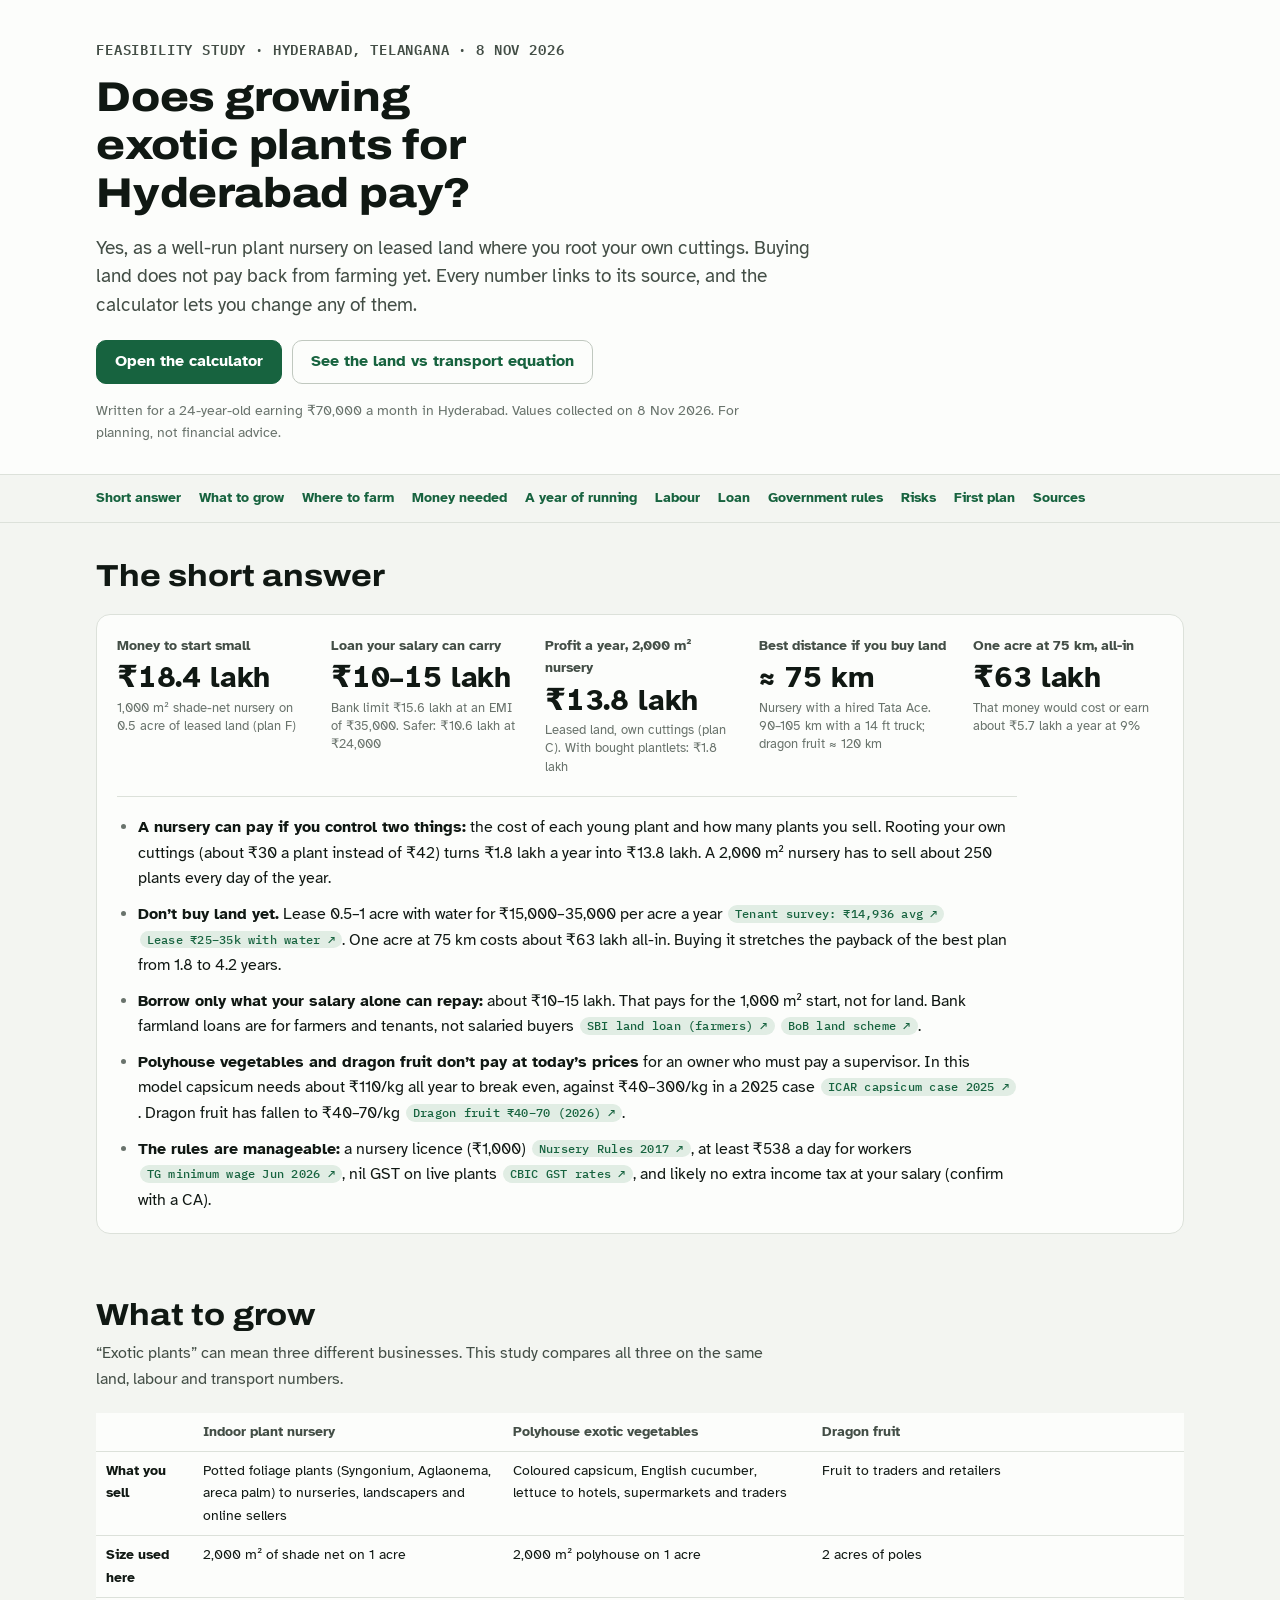
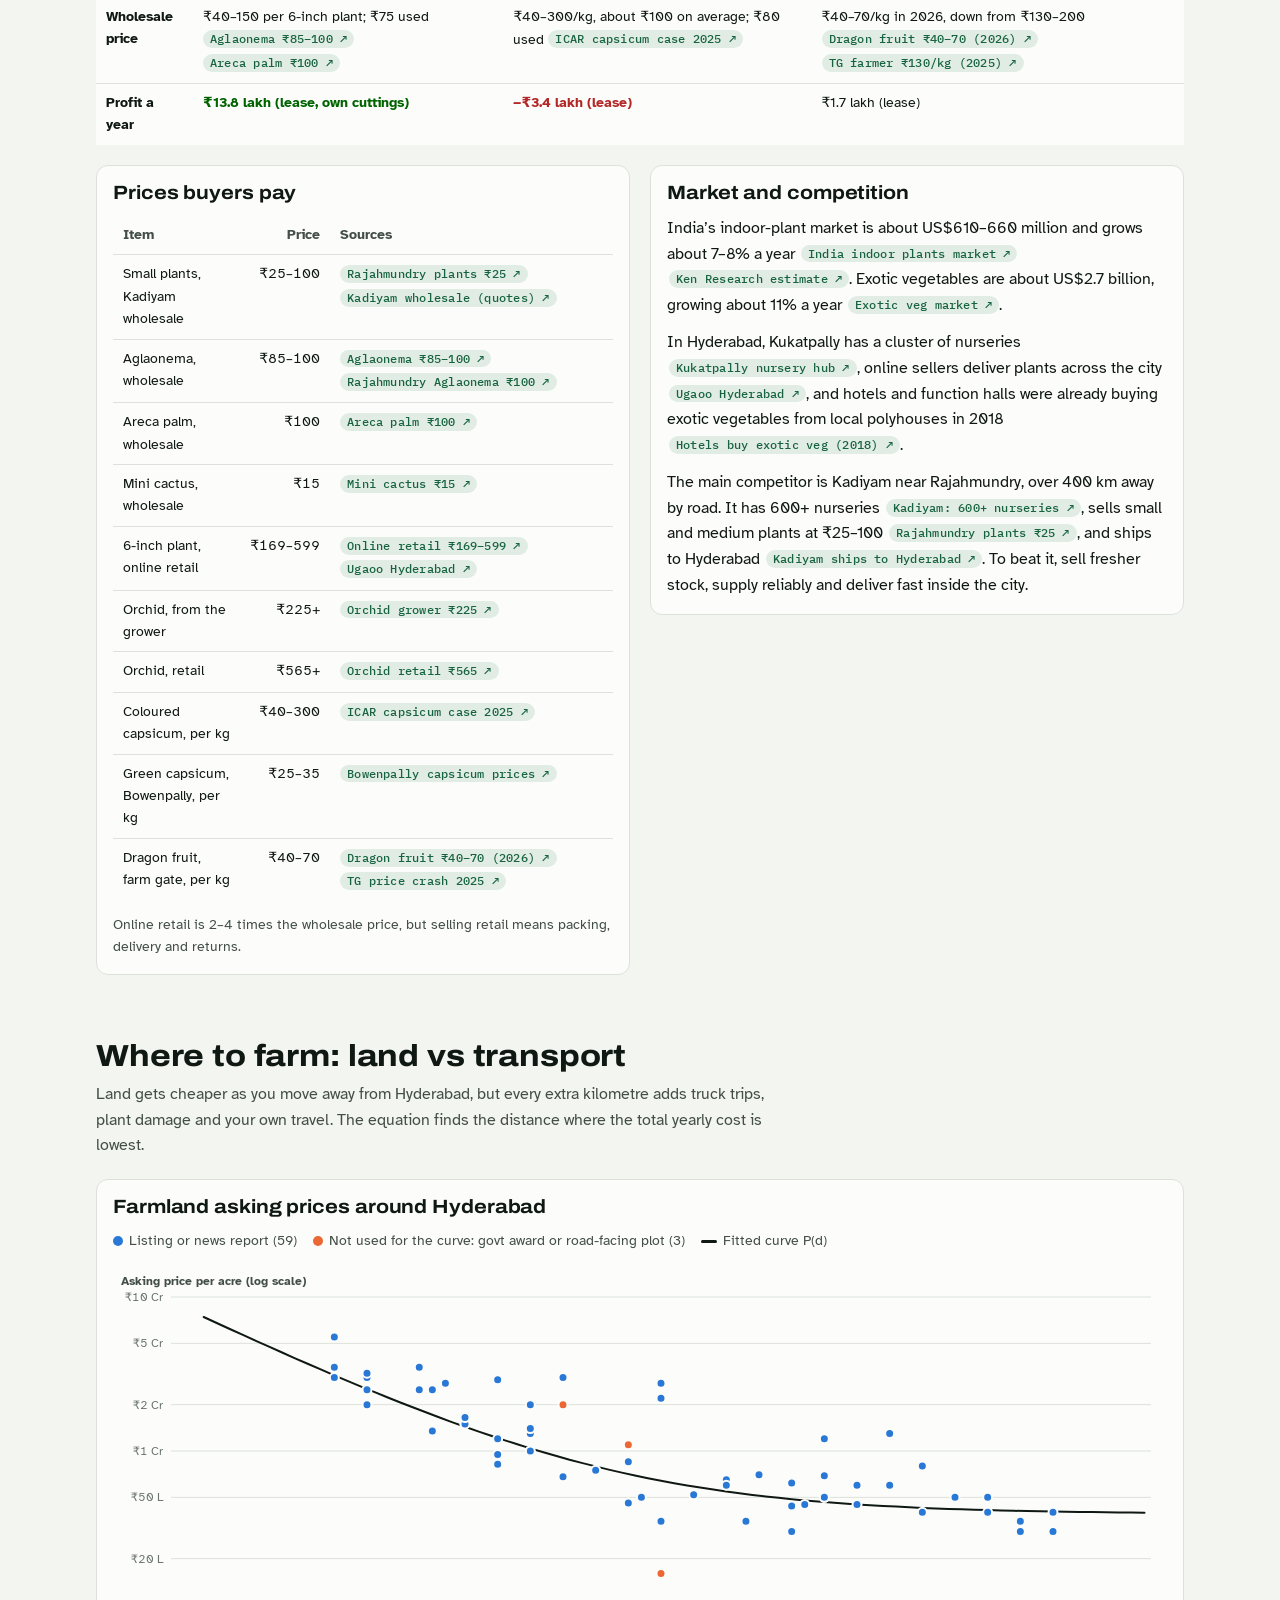
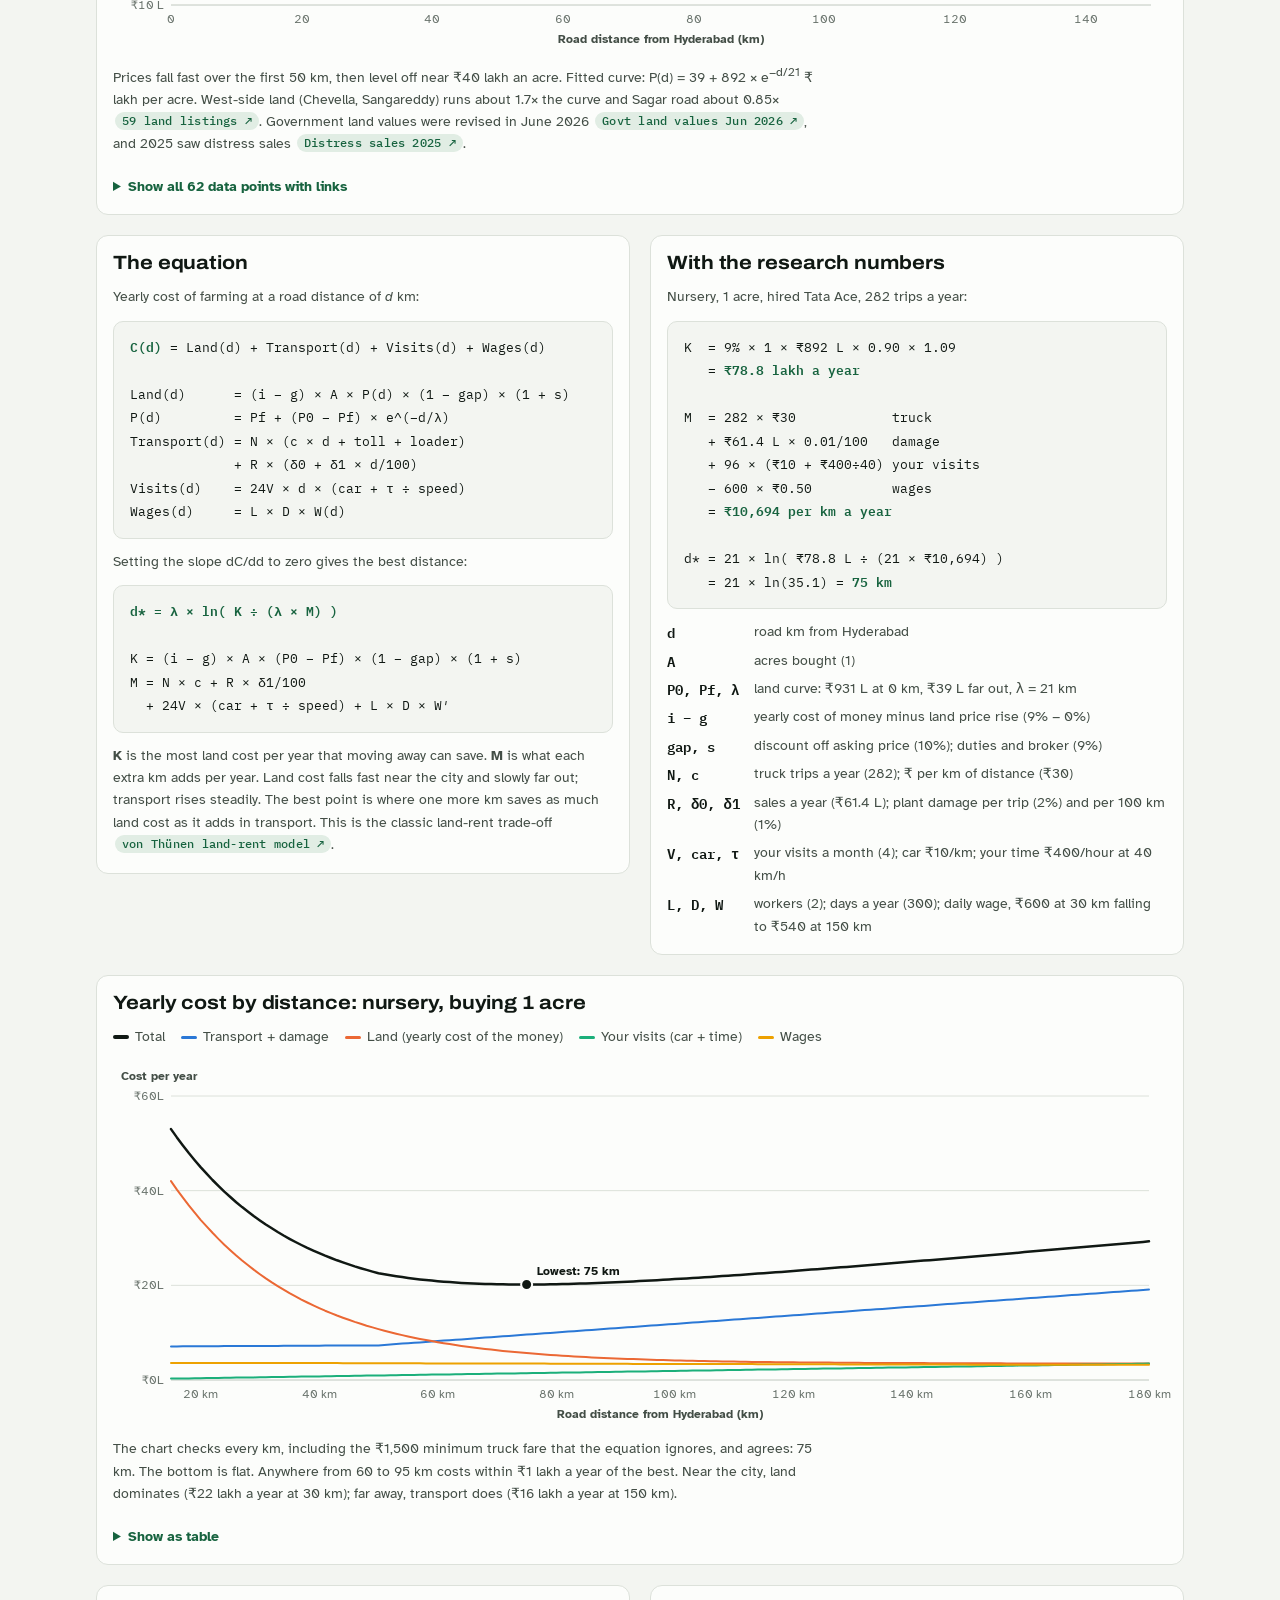
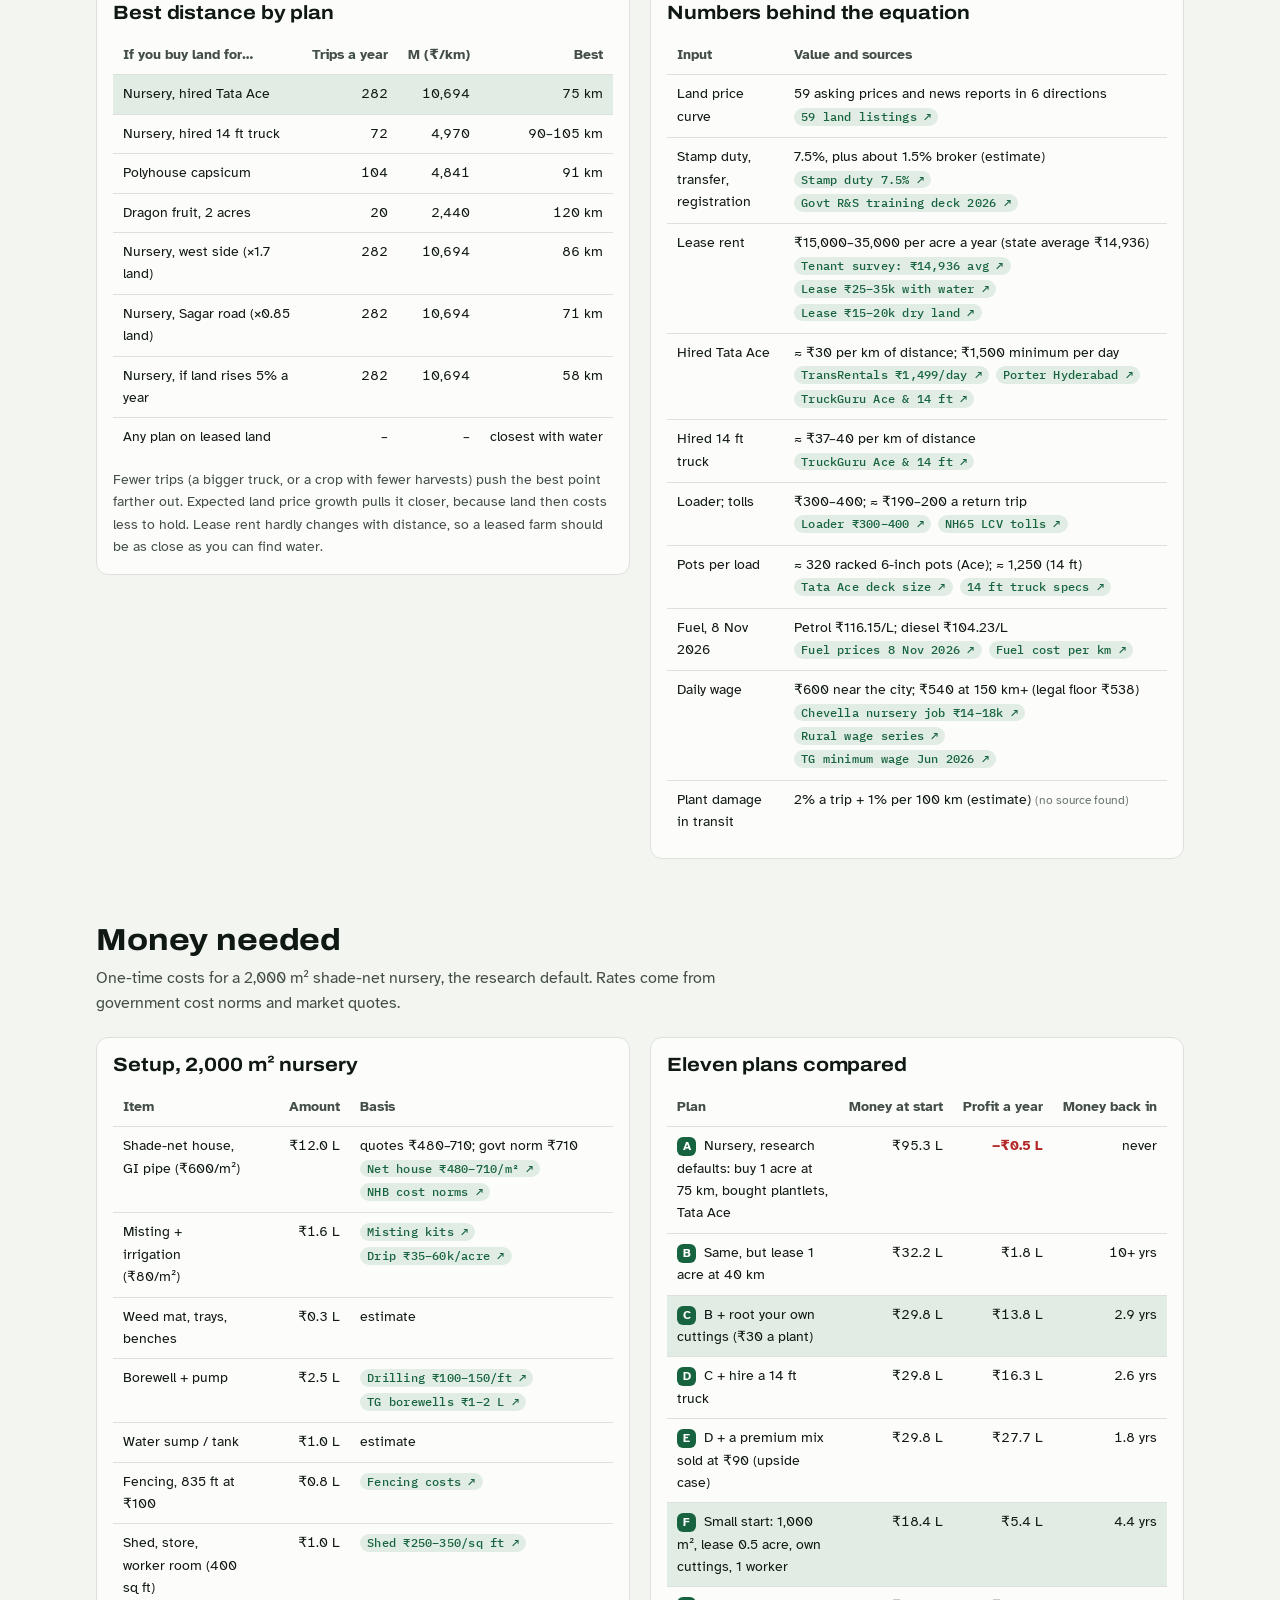
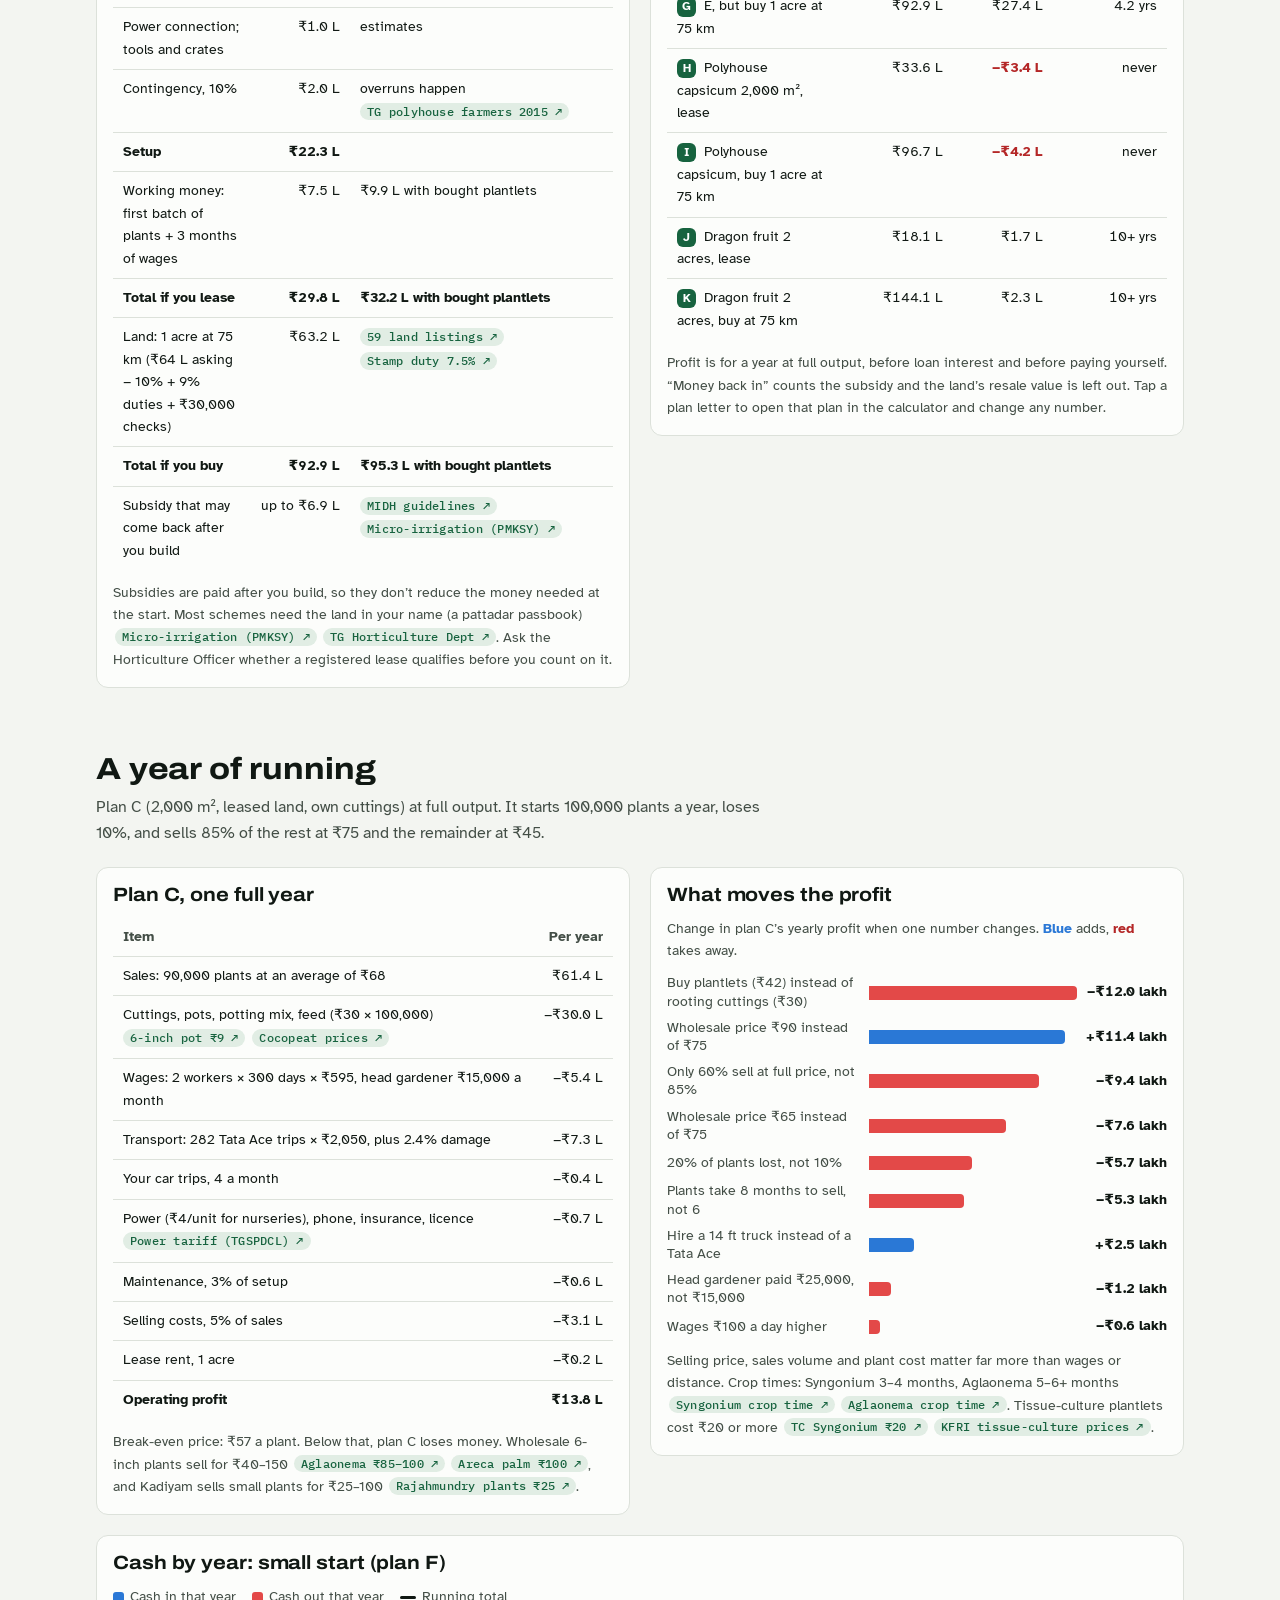
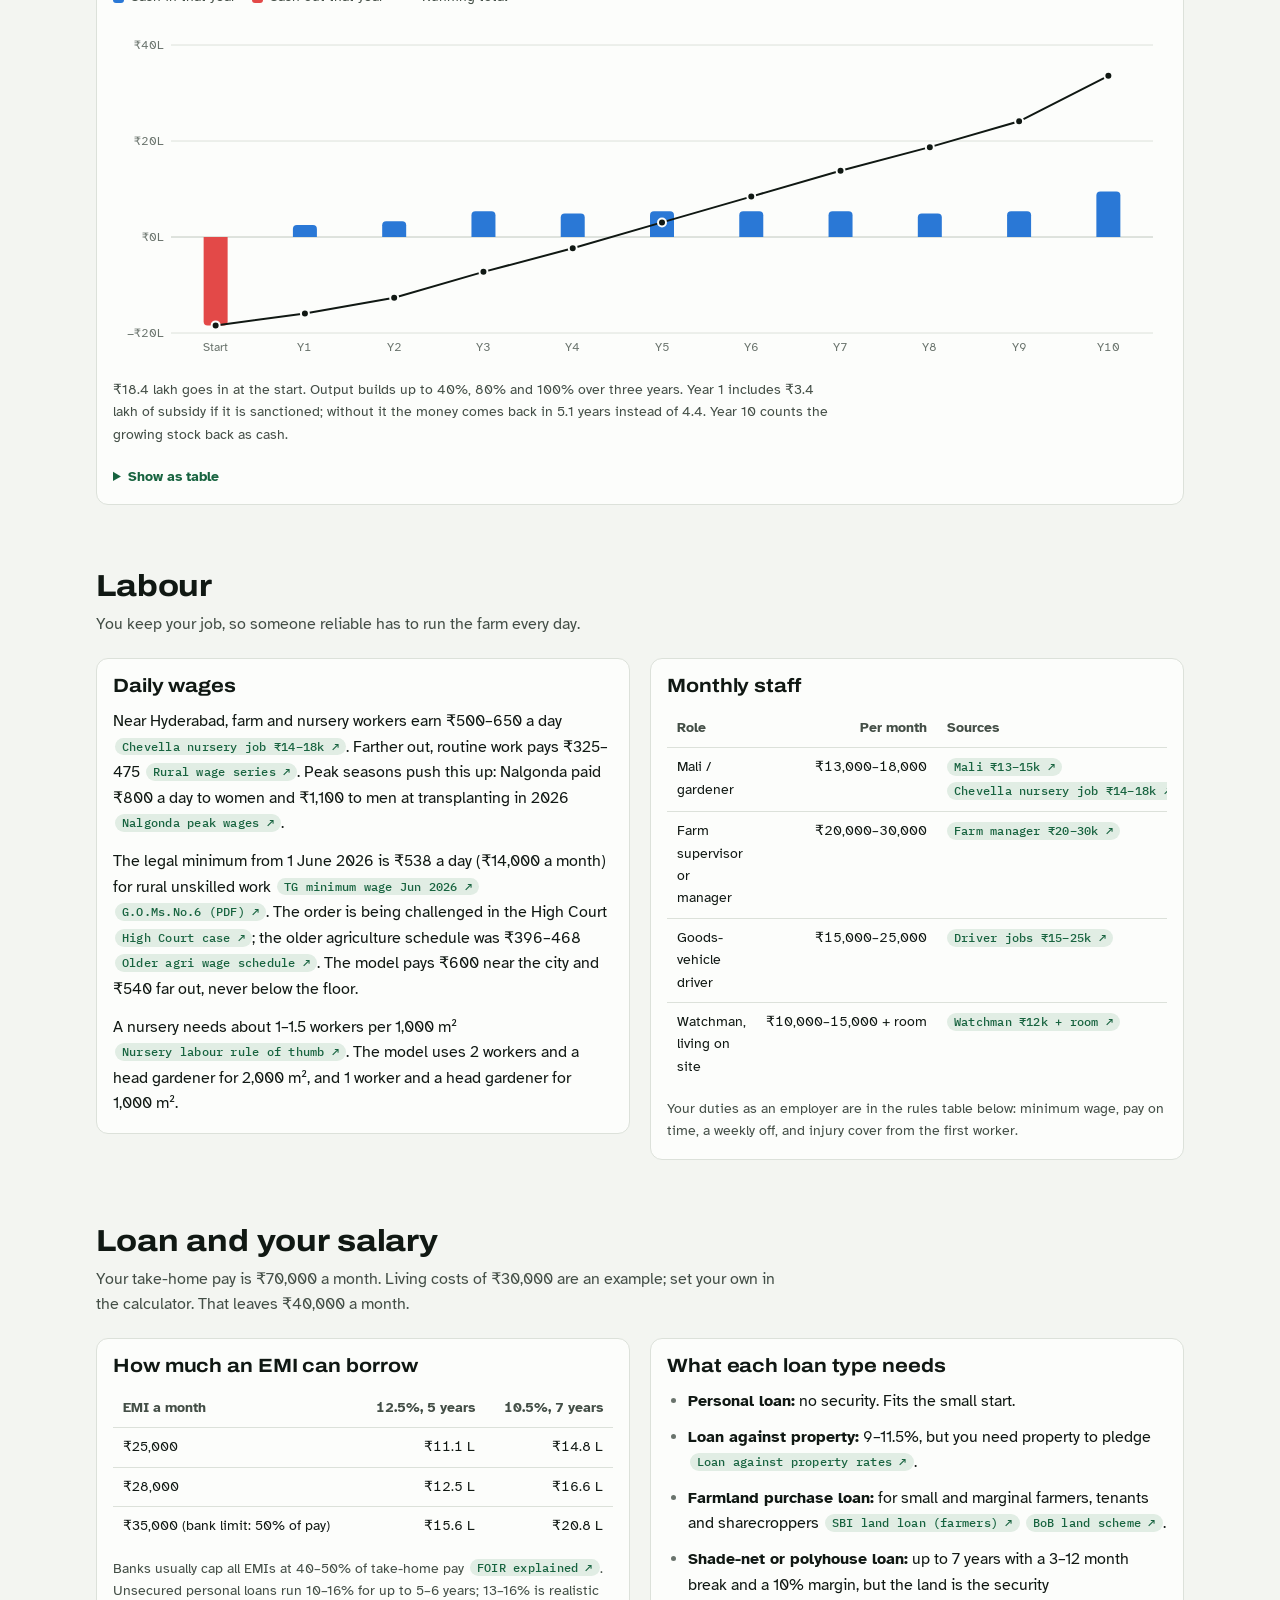
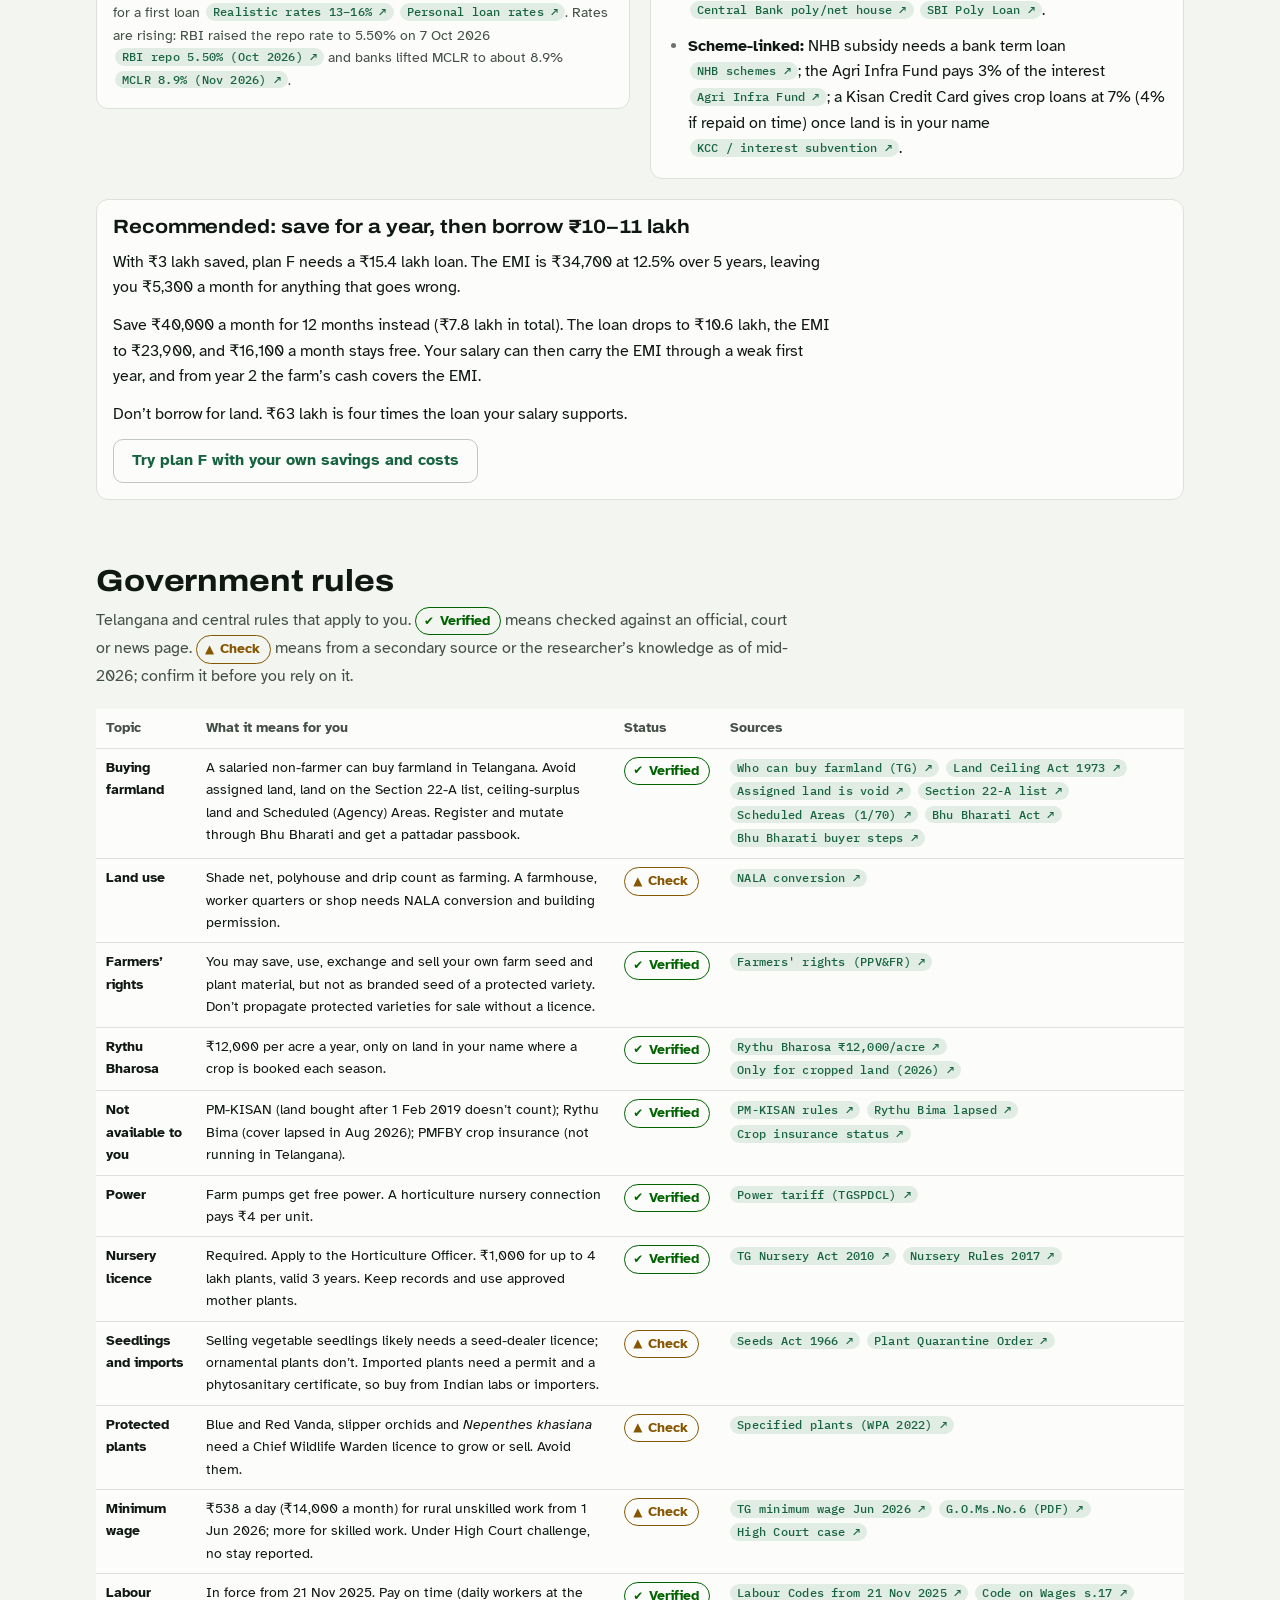
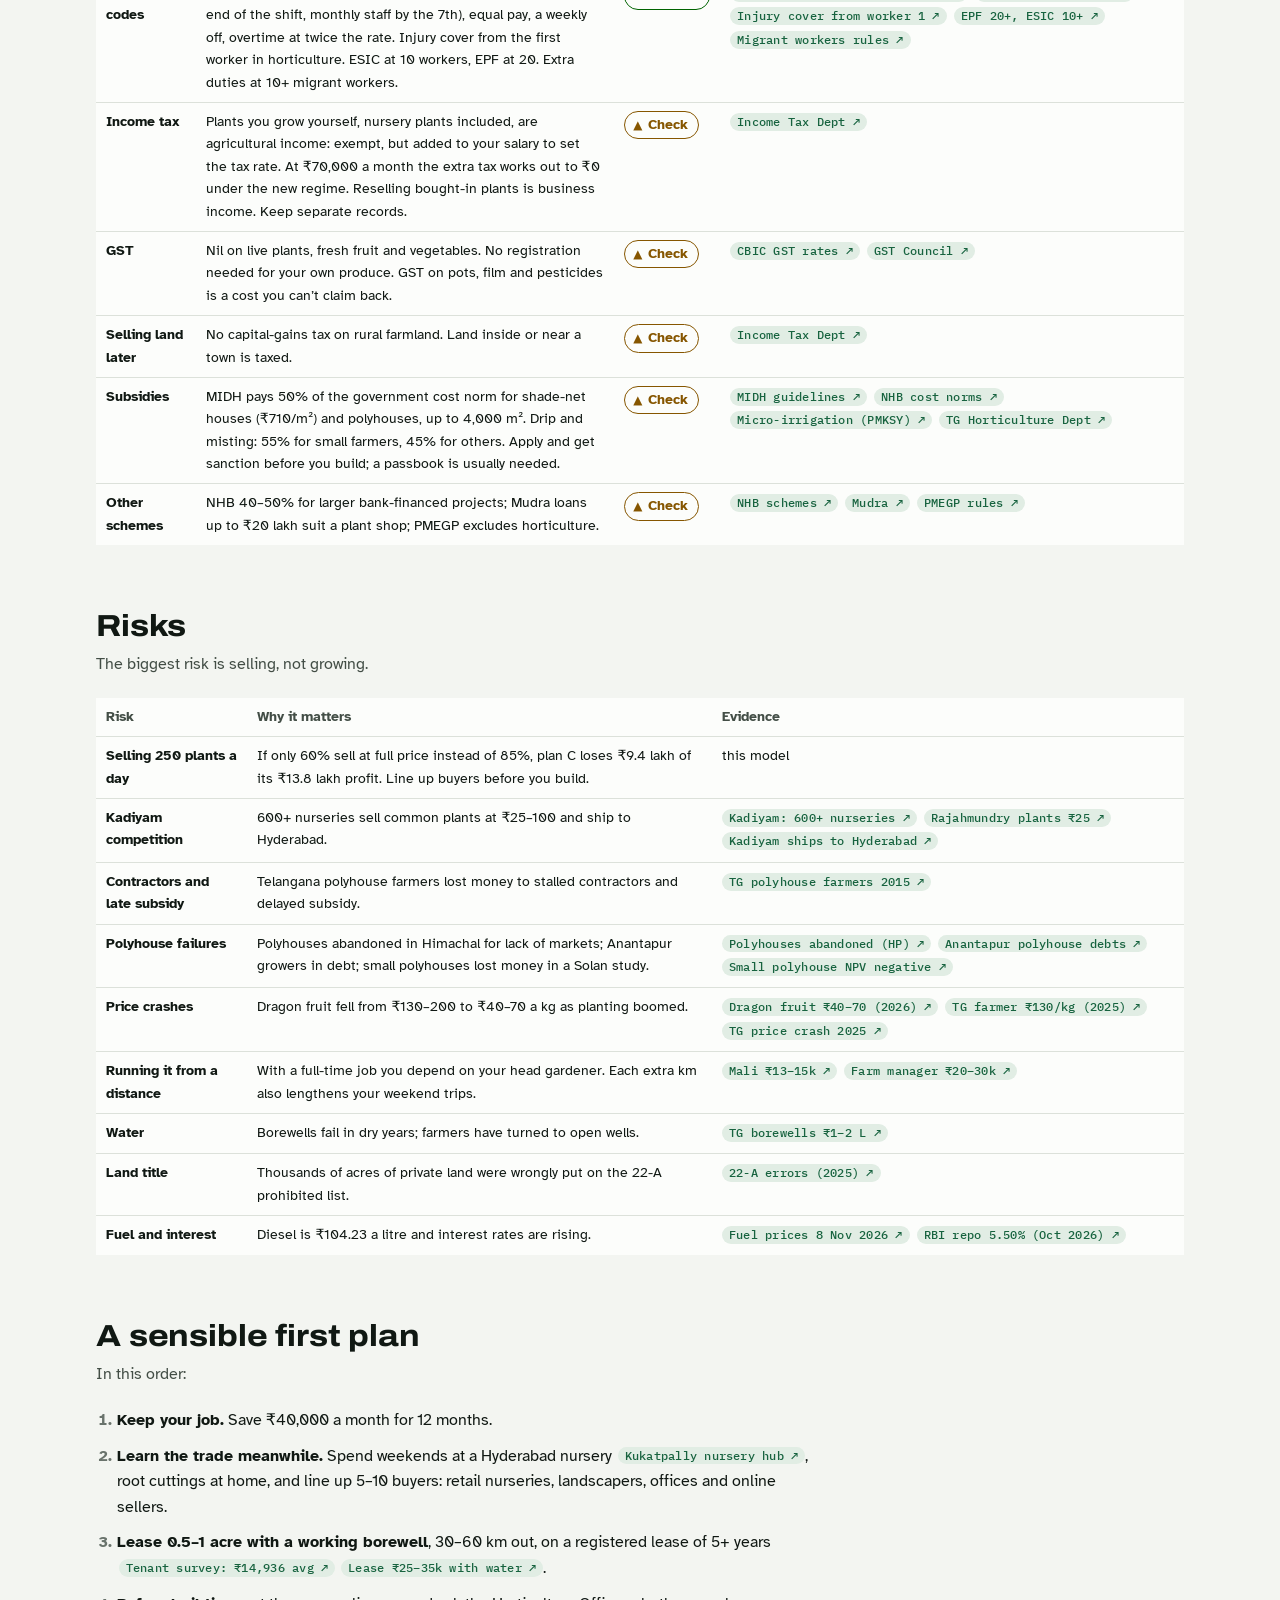
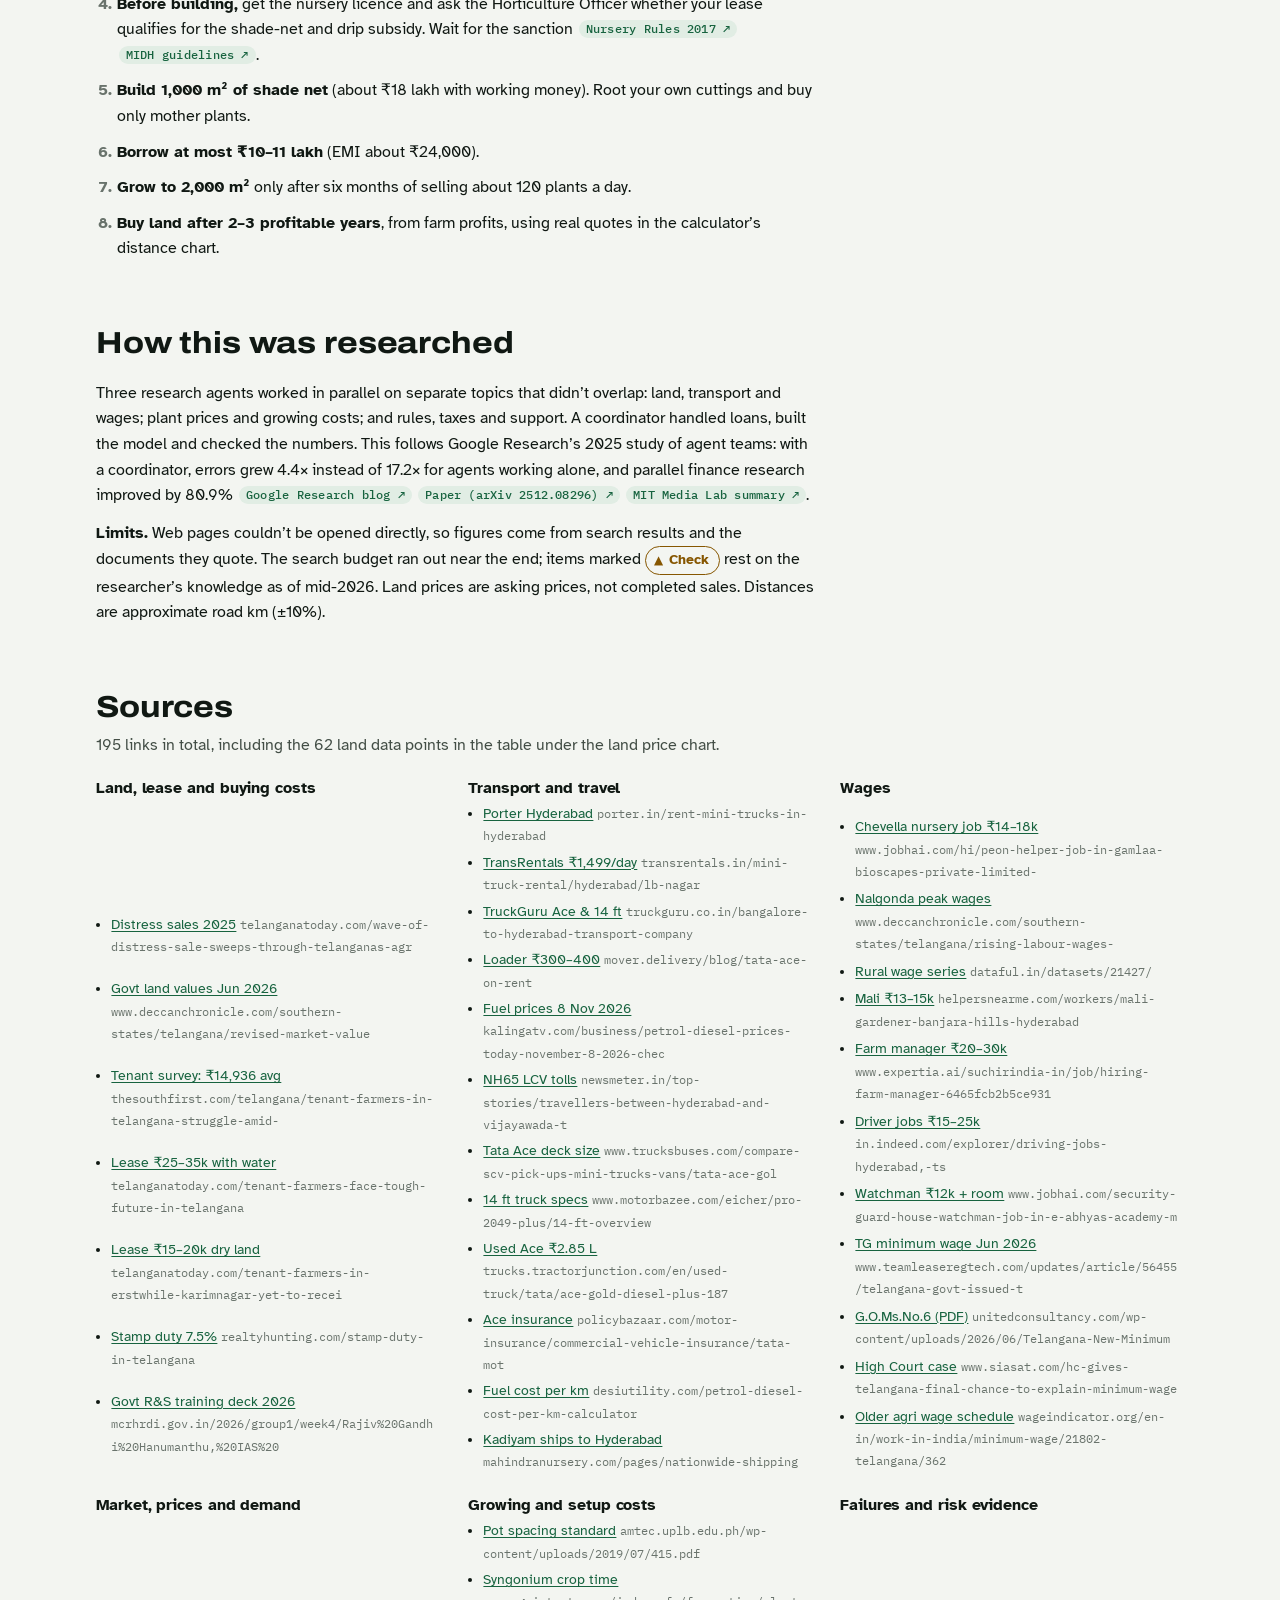
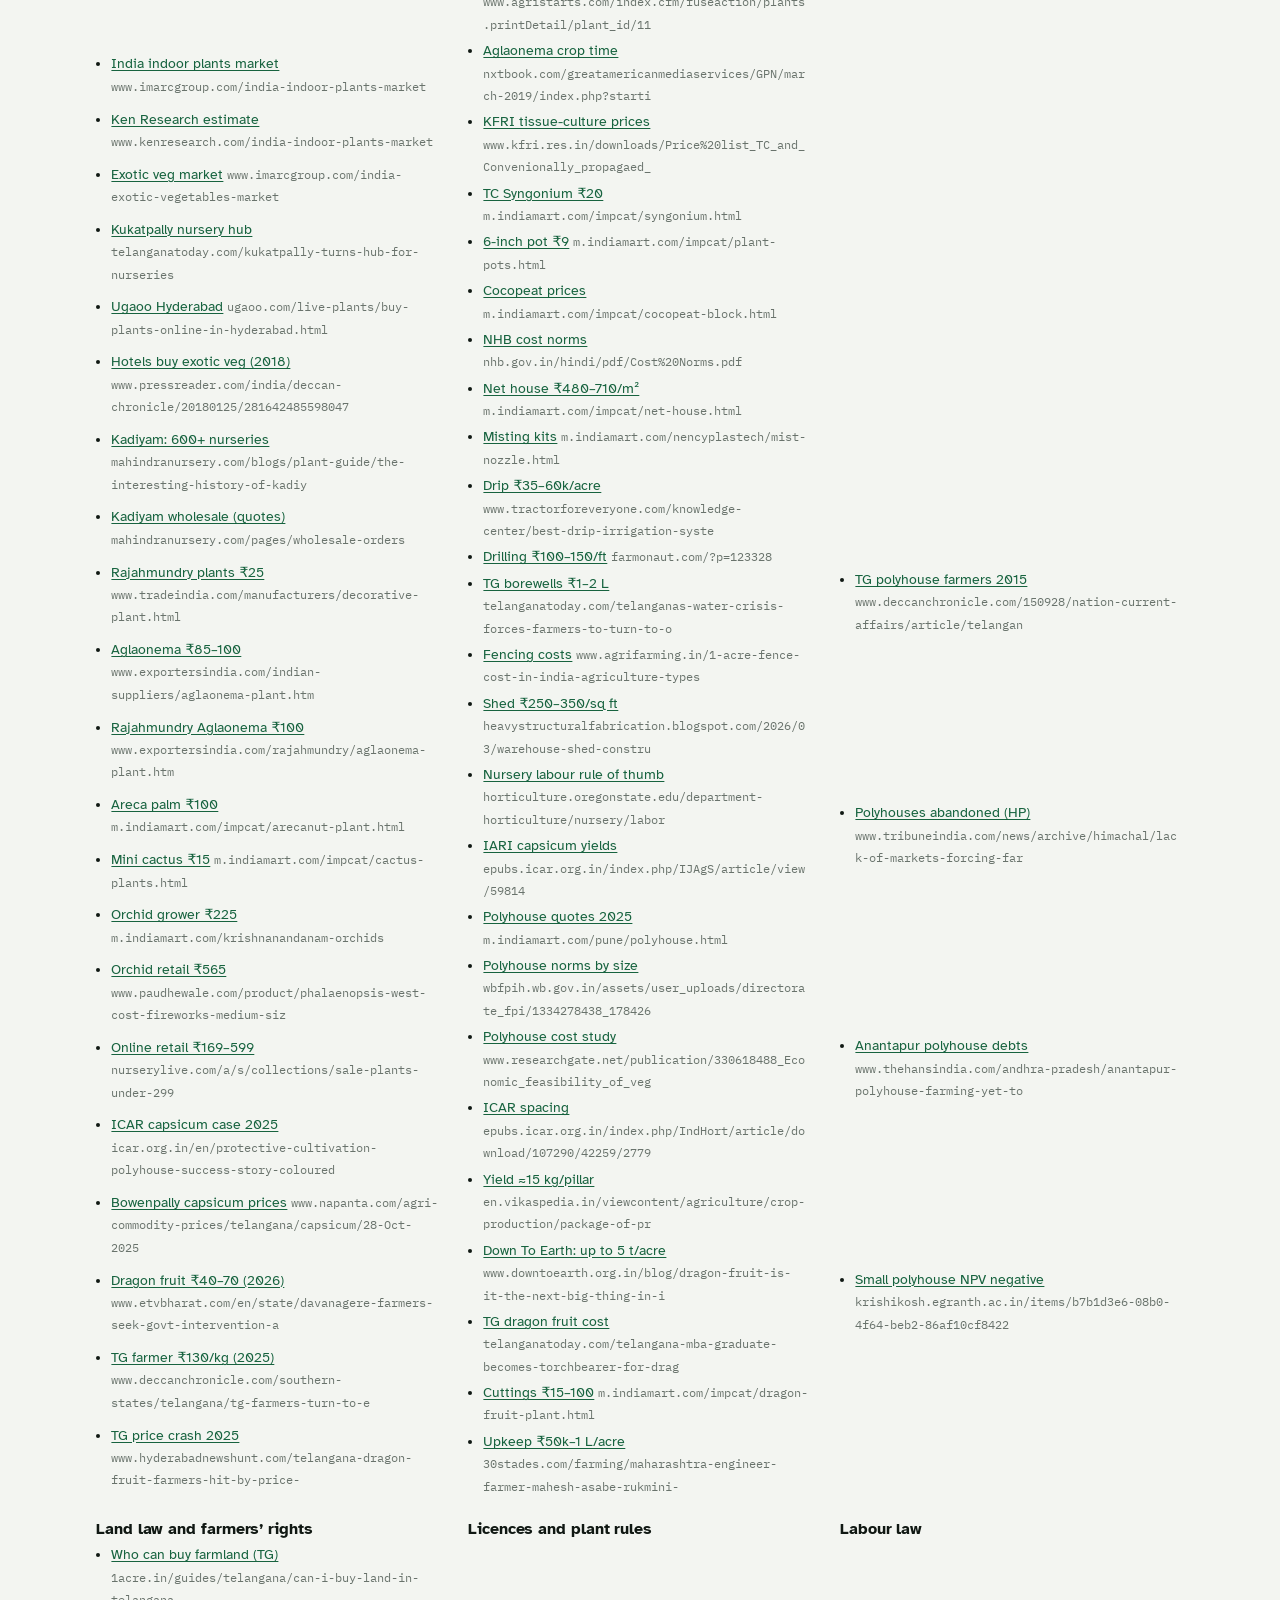
==== exotic-plants-hyderabad/index.html @ 789ac714 "Add exotic-plant farm feasibility report and calculator for Hyderabad Report (index.html) and intera" ====
<!doctype html>
<html lang="en">
<head>
<meta charset="utf-8">
<meta name="viewport" content="width=device-width, initial-scale=1, viewport-fit=cover">
<title>Exotic Plants Near Hyderabad</title>
<meta name="claude:viewport-fit-sides" content="cover">
<link rel="preconnect" href="https://fonts.googleapis.com">
<link rel="preconnect" href="https://fonts.gstatic.com" crossorigin>
<link rel="stylesheet" href="https://fonts.googleapis.com/css2?family=Archivo:wdth,wght@100..125,600..800&family=Atkinson+Hyperlegible:ital,wght@0,400;0,700;1,400&family=IBM+Plex+Mono:wght@400;500;600&display=swap">
<style>
/* Layout: one reading column (~68ch) with wider figure rows; tool sections use an inputs | results grid that stacks below 880px. */
:root {
  --bg: #f3f5f1;          /* page plane, a grey biased toward leaf green */
  --surface: #fcfdfb;     /* cards and chart surface */
  --ink: #101813;
  --ink-2: #434e46;
  --muted: #69736c;
  --line: #dce1da;        /* hairlines, gridlines */
  --axis: #c0c8bf;
  --accent: #17633f;      /* shade-net green: links, buttons, focus */
  --accent-ink: #ffffff;
  --accent-soft: #e1ede4;
  --s1: #2a78d6; --s2: #eb6834; --s3: #1baf7a; --s4: #eda100;   /* validated chart slots, fixed order */
  --pos: #2a78d6; --neg: #e34948;                                 /* diverging poles for money in / out */
  --good: #0ca30c; --good-text: #006300;
  --warn: #fab219; --warn-text: #865600;
  --crit: #d03b3b; --crit-text: #b42727;
  --font-display: "Archivo", "Arial Narrow", "Helvetica Neue", system-ui, sans-serif;
  --font-body: "Atkinson Hyperlegible", system-ui, -apple-system, "Segoe UI", Roboto, sans-serif;
  --font-mono: "IBM Plex Mono", ui-monospace, "SFMono-Regular", Menlo, Consolas, monospace;
  --step--1: 0.875rem; --step-0: 1rem; --step-1: 1.2rem; --step-2: 1.45rem; --step-3: 1.9rem; --step-4: 2.6rem;
  --radius: 10px;
}
@media (prefers-color-scheme: dark) {
  :root:not([data-theme="light"]) {
    --bg: #0e1310; --surface: #161c18; --ink: #edf1ec; --ink-2: #bcc5be; --muted: #8f9891;
    --line: #29312b; --axis: #3b443d; --accent: #5cc08b; --accent-ink: #08130d; --accent-soft: #1a2a20;
    --s1: #3987e5; --s2: #d95926; --s3: #199e70; --s4: #c98500; --pos: #3987e5; --neg: #e66767;
    --good-text: #2fc42f; --warn-text: #fab219; --crit-text: #f07a7a;
    color-scheme: dark;
  }
}
:root[data-theme="dark"] {
  --bg: #0e1310; --surface: #161c18; --ink: #edf1ec; --ink-2: #bcc5be; --muted: #8f9891;
  --line: #29312b; --axis: #3b443d; --accent: #5cc08b; --accent-ink: #08130d; --accent-soft: #1a2a20;
  --s1: #3987e5; --s2: #d95926; --s3: #199e70; --s4: #c98500; --pos: #3987e5; --neg: #e66767;
  --good-text: #2fc42f; --warn-text: #fab219; --crit-text: #f07a7a;
  color-scheme: dark;
}

* { box-sizing: border-box; }
html { -webkit-text-size-adjust: 100%; }
body { margin: 0; background: var(--bg); color: var(--ink); font: 400 var(--step-0)/1.6 var(--font-body); }
.wrap { max-width: 1120px; margin-inline: auto; padding-left: max(16px, env(safe-area-inset-left, 0px)); padding-right: max(16px, env(safe-area-inset-right, 0px)); }
h1, h2, h3 { font-family: var(--font-display); font-stretch: 112%; line-height: 1.15; text-wrap: balance; margin: 0; letter-spacing: -0.005em; }
h1 { font-size: var(--step-4); font-weight: 800; }
h2 { font-size: var(--step-3); font-weight: 750; }
h3 { font-size: var(--step-1); font-weight: 700; }
p { margin: 0; }
a { color: var(--accent); text-decoration-thickness: 1px; text-underline-offset: 2px; }
a:hover { text-decoration-thickness: 2px; }
:is(a, button, input, select, summary, [tabindex]):focus-visible { outline: 2px solid var(--accent); outline-offset: 2px; border-radius: 4px; }
.eyebrow { font: 600 var(--step--1)/1.3 var(--font-mono); letter-spacing: 0.06em; text-transform: uppercase; color: var(--ink-2); }
.muted { color: var(--muted); }
.num { font-variant-numeric: tabular-nums; }
code, .mono { font-family: var(--font-mono); font-size: 0.92em; }

/* Source links: small, always beside the claim they back */
a.src { display: inline-block; font: 500 0.72rem/1.2 var(--font-mono); letter-spacing: 0.02em; color: var(--accent); background: var(--accent-soft); border-radius: 999px; padding: 2px 7px 2px 7px; margin-left: 2px; text-decoration: none; white-space: nowrap; vertical-align: 1px; }
a.src::after { content: " \2197"; }
a.src:hover { text-decoration: underline; }

/* Tables */
.scroll-x { overflow-x: auto; -webkit-overflow-scrolling: touch; max-width: 100%; }
table.tbl { width: 100%; border-collapse: collapse; font-size: var(--step--1); background: var(--surface); }
.tbl th, .tbl td { text-align: left; padding: 8px 10px; border-bottom: 1px solid var(--line); vertical-align: top; }
.tbl th { font-weight: 700; color: var(--ink-2); background: var(--surface); position: sticky; top: 0; }
.tbl td.r, .tbl th.r { text-align: right; font-variant-numeric: tabular-nums; white-space: nowrap; }
.tbl tbody tr:last-child td { border-bottom: 0; }
.tbl tr.total td { font-weight: 700; border-top: 1px solid var(--axis); }

/* Status chips: color + icon + word, never color alone */
.chip { display: inline-flex; align-items: center; gap: 6px; font-weight: 700; font-size: var(--step--1); padding: 2px 10px 2px 8px; border-radius: 999px; border: 1px solid currentColor; white-space: nowrap; }
.chip::before { font-size: 0.85em; }
.chip.good { color: var(--good-text); } .chip.good::before { content: "\2714"; }
.chip.warn { color: var(--warn-text); } .chip.warn::before { content: "\25B2"; }
.chip.crit { color: var(--crit-text); } .chip.crit::before { content: "\2716"; }

/* Charts */
.chart { width: 100%; min-width: 0; position: relative; }
.chart svg { display: block; max-width: 100%; height: auto; overflow: visible; }
.chart text { font-family: var(--font-body); }
.chart .tick { fill: var(--muted); font-size: 11.5px; font-variant-numeric: tabular-nums; }
.chart .ttl { fill: var(--ink-2); font-size: 12px; font-weight: 700; }
.chart .lbl { fill: var(--ink); font-size: 12px; font-weight: 700; }
.chart .lbl2 { fill: var(--ink-2); font-size: 11.5px; }
.chart .grid { stroke: var(--line); stroke-width: 1; }
.chart .axis { stroke: var(--axis); stroke-width: 1; }
.chart .cross { stroke: var(--ink-2); stroke-width: 1; }
.chart .ring { stroke: var(--surface); stroke-width: 2; }
.legend { display: flex; flex-wrap: wrap; gap: 6px 16px; font-size: var(--step--1); color: var(--ink-2); margin-bottom: 6px; }
.legend span { display: inline-flex; align-items: center; gap: 6px; }
.legend i { display: inline-block; width: 16px; height: 3px; border-radius: 2px; }
.legend i.rect { width: 11px; height: 11px; border-radius: 3px; }
.legend i.dot { width: 10px; height: 10px; border-radius: 50%; }
details.tableview { margin-top: 8px; font-size: var(--step--1); }
details.tableview summary { cursor: pointer; color: var(--accent); font-weight: 700; }
details.tableview .scroll-x { margin-top: 8px; max-height: 340px; overflow: auto; border: 1px solid var(--line); border-radius: 8px; }

/* Tooltip */
.tip { position: absolute; z-index: 50; pointer-events: none; background: var(--surface); color: var(--ink); border: 1px solid var(--line); box-shadow: 0 6px 24px rgba(0,0,0,0.14); border-radius: 8px; padding: 8px 10px; font-size: 12.5px; line-height: 1.4; min-width: 150px; max-width: 280px; }
.tip-h { font-weight: 700; color: var(--ink-2); margin-bottom: 4px; }
.tip-r { display: grid; grid-template-columns: 14px auto 1fr; align-items: center; gap: 6px; }
.tip-k { width: 12px; height: 3px; border-radius: 2px; }
.tip-r strong { font-variant-numeric: tabular-nums; }
.tip-l { color: var(--ink-2); }

@media (prefers-reduced-motion: reduce) { * { transition: none !important; animation: none !important; scroll-behavior: auto !important; } }

/* Ranked horizontal bars (HTML) */
.hbars { display: grid; gap: 8px; }
.hb-row { display: grid; grid-template-columns: minmax(0, 12rem) minmax(0, 1fr) auto; align-items: center; gap: 10px; font-size: var(--step--1); }
.hb-l { color: var(--ink-2); overflow-wrap: anywhere; line-height: 1.3; }
.hb-track { display: block; height: 14px; }
.hb-bar { display: block; height: 14px; background: var(--s1); border-radius: 0 4px 4px 0; }
.hb-v { font-variant-numeric: tabular-nums; font-weight: 700; white-space: nowrap; }
@media (max-width: 520px) { .hb-row { grid-template-columns: minmax(0, 1fr) auto; } .hb-track { grid-column: 1 / -1; grid-row: 2; } }


/* ---------- Report: a 1120px frame; running text held near 68ch; tables and charts use the full frame ---------- */
header.hero { background: var(--surface); border-bottom: 1px solid var(--line); }
header.hero .wrap { padding-block: 40px 30px; display: grid; gap: 16px; }
header.hero h1 { max-width: 19ch; }
.lede { font-size: var(--step-1); line-height: 1.5; color: var(--ink-2); max-width: 62ch; }
.actions { display: flex; flex-wrap: wrap; gap: 10px; padding-top: 4px; }
.btn { display: inline-flex; align-items: center; font: 700 var(--step-0)/1.1 var(--font-body); padding: 12px 18px; border-radius: 10px; text-decoration: none; border: 1px solid var(--accent); }
.btn.primary { background: var(--accent); color: var(--accent-ink); }
.btn.secondary { background: transparent; color: var(--accent); border-color: var(--axis); }
.btn.secondary:hover { background: var(--accent-soft); }
.meta { font-size: var(--step--1); color: var(--muted); max-width: 75ch; }
nav.toc { border-bottom: 1px solid var(--line); }
nav.toc .wrap { display: flex; flex-wrap: wrap; gap: 6px 18px; padding-block: 12px; font-size: var(--step--1); font-weight: 700; }
nav.toc a { text-decoration: none; }
nav.toc a:hover { text-decoration: underline; }
main.wrap { padding-block: 36px 80px; display: grid; gap: 64px; }
section.rs { display: grid; gap: 20px; min-width: 0; scroll-margin-top: 16px; }
section.rs > header { display: grid; gap: 8px; }
section.rs > header p { color: var(--ink-2); max-width: 70ch; }
.prose { display: grid; gap: 12px; max-width: 72ch; }
.prose ul, .prose ol, ol.steps { margin: 0; padding-left: 1.3em; display: grid; gap: 10px; }
.prose li::marker, ol.steps li::marker { color: var(--muted); font-weight: 700; }
.answer { background: var(--surface); border: 1px solid var(--line); border-radius: 14px; padding: 20px; display: grid; gap: 20px; }
.tiles { display: grid; grid-template-columns: repeat(auto-fit, minmax(190px, 1fr)); gap: 18px 24px; }
.tile { display: grid; gap: 4px; align-content: start; min-width: 0; }
.tile .k { font-size: var(--step--1); color: var(--ink-2); font-weight: 700; }
.tile .v { font: 700 var(--step-3)/1.1 var(--font-body); letter-spacing: -0.01em; font-variant-numeric: tabular-nums; }
.tile .s { font-size: 0.82rem; color: var(--muted); line-height: 1.4; }
.answer .prose { border-top: 1px solid var(--line); padding-top: 18px; max-width: 90ch; }
.panel { background: var(--surface); border: 1px solid var(--line); border-radius: 12px; padding: 16px; min-width: 0; display: grid; gap: 12px; align-content: start; }
.panel h3 { font-size: var(--step-1); }
.cols { display: grid; grid-template-columns: repeat(auto-fit, minmax(min(100%, 380px), 1fr)); gap: 20px; align-items: start; }
.eq { font-family: var(--font-mono); font-size: 0.84rem; line-height: 1.75; color: var(--ink); background: var(--bg); border: 1px solid var(--line); border-radius: 10px; padding: 14px 16px; overflow-x: auto; white-space: pre; margin: 0; }
.eq b { color: var(--accent); font-weight: 600; }
dl.terms { display: grid; grid-template-columns: max-content minmax(0, 1fr); gap: 6px 14px; margin: 0; font-size: var(--step--1); }
dl.terms dt { font-family: var(--font-mono); font-weight: 600; color: var(--ink); }
dl.terms dd { margin: 0; color: var(--ink-2); }
.note { font-size: var(--step--1); color: var(--ink-2); max-width: 80ch; }
.tbl td .src { margin: 2px 3px 2px 0; }
.tbl td.neg, .neg { color: var(--crit-text); font-weight: 700; }
.tbl td.pos { color: var(--good-text); font-weight: 700; }
.tbl tr.hl td { background: var(--accent-soft); }
a.plan { display: inline-grid; place-items: center; min-width: 1.6em; height: 1.6em; margin-right: 4px; border-radius: 6px; background: var(--accent); color: var(--accent-ink); font-weight: 700; text-decoration: none; font-size: 0.85em; }
a.plan:hover { filter: brightness(1.1); }
.tbl td small { color: var(--muted); font-size: 0.78rem; }
.tbl.wide { min-width: 640px; }
.srcgroup { display: grid; gap: 6px; }
.srcgroup h3 { font-size: var(--step-0); font-family: var(--font-body); font-stretch: 100%; }
.srcgroup ul { margin: 0; padding-left: 1.1em; display: grid; gap: 4px; font-size: var(--step--1); }
.srcgroup .url { color: var(--muted); font-family: var(--font-mono); font-size: 0.72rem; overflow-wrap: anywhere; }
.srcgrid { display: grid; grid-template-columns: repeat(auto-fit, minmax(min(100%, 330px), 1fr)); gap: 22px 28px; }
.foot { color: var(--muted); font-size: var(--step--1); border-top: 1px solid var(--line); padding-top: 18px; display: grid; gap: 6px; }
@media (max-width: 520px) { header.hero .wrap { padding-block: 28px 22px; } .answer { padding: 16px; } .tile .v { font-size: var(--step-2); } }
</style>
</head>
<body>
<header class="hero">
  <div class="wrap">
    <p class="eyebrow">Feasibility study · Hyderabad, Telangana · 8 Nov 2026</p>
    <h1>Does growing exotic plants for Hyderabad pay?</h1>
    <p class="lede">Yes, as a well-run plant nursery on leased land where you root your own cuttings. Buying land does not pay back from farming yet. Every number links to its source, and the calculator lets you change any of them.</p>
    <div class="actions"><a class="btn primary" href="calculator.html">Open the calculator</a><a class="btn secondary" href="#where">See the land vs transport equation</a></div>
    <p class="meta">Written for a 24-year-old earning ₹70,000 a month in Hyderabad. Values collected on 8 Nov 2026. For planning, not financial advice.</p>
  </div>
</header>
<nav class="toc" aria-label="Sections">
  <div class="wrap"><a href="#answer">Short answer</a><a href="#plants">What to grow</a><a href="#where">Where to farm</a><a href="#money">Money needed</a><a href="#year">A year of running</a><a href="#labour">Labour</a><a href="#loan">Loan</a><a href="#rules">Government rules</a><a href="#risks">Risks</a><a href="#plan">First plan</a><a href="#sources">Sources</a></div>
</nav>

<main class="wrap">

<section class="rs" id="answer">
  <header><h2>The short answer</h2></header>
  <div class="answer">
    <div class="tiles">
      <div class="tile"><span class="k">Money to start small</span><span class="v">₹18.4 lakh</span><span class="s">1,000 m² shade-net nursery on 0.5 acre of leased land (plan F)</span></div>
      <div class="tile"><span class="k">Loan your salary can carry</span><span class="v">₹10–15 lakh</span><span class="s">Bank limit ₹15.6 lakh at an EMI of ₹35,000. Safer: ₹10.6 lakh at ₹24,000</span></div>
      <div class="tile"><span class="k">Profit a year, 2,000 m² nursery</span><span class="v">₹13.8 lakh</span><span class="s">Leased land, own cuttings (plan C). With bought plantlets: ₹1.8 lakh</span></div>
      <div class="tile"><span class="k">Best distance if you buy land</span><span class="v">≈ 75 km</span><span class="s">Nursery with a hired Tata Ace. 90–105 km with a 14 ft truck; dragon fruit ≈ 120 km</span></div>
      <div class="tile"><span class="k">One acre at 75 km, all-in</span><span class="v">₹63 lakh</span><span class="s">That money would cost or earn about ₹5.7 lakh a year at 9%</span></div>
    </div>
    <div class="prose">
      <ul>
        <li><strong>A nursery can pay if you control two things:</strong> the cost of each young plant and how many plants you sell. Rooting your own cuttings (about ₹30 a plant instead of ₹42) turns ₹1.8 lakh a year into ₹13.8 lakh. A 2,000 m² nursery has to sell about 250 plants every day of the year.</li>
        <li><strong>Don’t buy land yet.</strong> Lease 0.5–1 acre with water for ₹15,000–35,000 per acre a year <a class="src" href="https://thesouthfirst.com/telangana/tenant-farmers-in-telangana-struggle-amid-soaring-lease-costs-policy-gaps-survey/" target="_blank" rel="noopener">Tenant survey: ₹14,936 avg</a> <a class="src" href="https://telanganatoday.com/tenant-farmers-face-tough-future-in-telangana" target="_blank" rel="noopener">Lease ₹25–35k with water</a>. One acre at 75 km costs about ₹63 lakh all-in. Buying it stretches the payback of the best plan from 1.8 to 4.2 years.</li>
        <li><strong>Borrow only what your salary alone can repay:</strong> about ₹10–15 lakh. That pays for the 1,000 m² start, not for land. Bank farmland loans are for farmers and tenants, not salaried buyers <a class="src" href="https://sbi.co.in/portal/web/agriculture-banking/land-purchase" target="_blank" rel="noopener">SBI land loan (farmers)</a> <a class="src" href="https://bankofbaroda.in/business-banking/rural-and-agri/loans-and-advances/scheme-for-purchase-of-agriculture-land" target="_blank" rel="noopener">BoB land scheme</a>.</li>
        <li><strong>Polyhouse vegetables and dragon fruit don’t pay at today’s prices</strong> for an owner who must pay a supervisor. In this model capsicum needs about ₹110/kg all year to break even, against ₹40–300/kg in a 2025 case <a class="src" href="https://icar.org.in/en/protective-cultivation-polyhouse-success-story-coloured-capsicum-production" target="_blank" rel="noopener">ICAR capsicum case 2025</a>. Dragon fruit has fallen to ₹40–70/kg <a class="src" href="https://www.etvbharat.com/en/state/davanagere-farmers-seek-govt-intervention-as-dragon-fruit-prices-nosedive-enn26071404266" target="_blank" rel="noopener">Dragon fruit ₹40–70 (2026)</a>.</li>
        <li><strong>The rules are manageable:</strong> a nursery licence (₹1,000) <a class="src" href="https://horticulture.tg.nic.in/Downloads/ACT/Nursery%20act%202017.pdf" target="_blank" rel="noopener">Nursery Rules 2017</a>, at least ₹538 a day for workers <a class="src" href="https://www.teamleaseregtech.com/updates/article/56455/telangana-govt-issued-the-revision-of-minimum-wages-across-all-employm/" target="_blank" rel="noopener">TG minimum wage Jun 2026</a>, nil GST on live plants <a class="src" href="https://cbic-gst.gov.in" target="_blank" rel="noopener">CBIC GST rates</a>, and likely no extra income tax at your salary (confirm with a CA).</li>
      </ul>
    </div>
  </div>
</section>

<section class="rs" id="plants">
  <header><h2>What to grow</h2><p>“Exotic plants” can mean three different businesses. This study compares all three on the same land, labour and transport numbers.</p></header>
  <div class="scroll-x"><table class="tbl wide">
    <thead><tr><th></th><th>Indoor plant nursery</th><th>Polyhouse exotic vegetables</th><th>Dragon fruit</th></tr></thead>
    <tbody>
      <tr><td><strong>What you sell</strong></td><td>Potted foliage plants (Syngonium, Aglaonema, areca palm) to nurseries, landscapers and online sellers</td><td>Coloured capsicum, English cucumber, lettuce to hotels, supermarkets and traders</td><td>Fruit to traders and retailers</td></tr>
      <tr><td><strong>Size used here</strong></td><td>2,000 m² of shade net on 1 acre</td><td>2,000 m² polyhouse on 1 acre</td><td>2 acres of poles</td></tr>
      <tr><td><strong>Wholesale price</strong></td><td>₹40–150 per 6-inch plant; ₹75 used <a class="src" href="https://www.exportersindia.com/indian-suppliers/aglaonema-plant.htm" target="_blank" rel="noopener">Aglaonema ₹85–100</a> <a class="src" href="https://m.indiamart.com/impcat/arecanut-plant.html" target="_blank" rel="noopener">Areca palm ₹100</a></td><td>₹40–300/kg, about ₹100 on average; ₹80 used <a class="src" href="https://icar.org.in/en/protective-cultivation-polyhouse-success-story-coloured-capsicum-production" target="_blank" rel="noopener">ICAR capsicum case 2025</a></td><td>₹40–70/kg in 2026, down from ₹130–200 <a class="src" href="https://www.etvbharat.com/en/state/davanagere-farmers-seek-govt-intervention-as-dragon-fruit-prices-nosedive-enn26071404266" target="_blank" rel="noopener">Dragon fruit ₹40–70 (2026)</a> <a class="src" href="https://www.deccanchronicle.com/southern-states/telangana/tg-farmers-turn-to-exotic-fruits-to-cut-imports-1876720" target="_blank" rel="noopener">TG farmer ₹130/kg (2025)</a></td></tr>
      <tr><td><strong>Profit a year</strong></td><td class="pos">₹13.8 lakh (lease, own cuttings)</td><td class="neg">−₹3.4 lakh (lease)</td><td>₹1.7 lakh (lease)</td></tr>
    </tbody>
  </table></div>

  <div class="cols">
    <div class="panel">
      <h3>Prices buyers pay</h3>
      <div class="scroll-x"><table class="tbl">
        <thead><tr><th>Item</th><th class="r">Price</th><th>Sources</th></tr></thead>
        <tbody>
          <tr><td>Small plants, Kadiyam wholesale</td><td class="r">₹25–100</td><td><a class="src" href="https://www.tradeindia.com/manufacturers/decorative-plant.html" target="_blank" rel="noopener">Rajahmundry plants ₹25</a> <a class="src" href="https://mahindranursery.com/pages/wholesale-orders" target="_blank" rel="noopener">Kadiyam wholesale (quotes)</a></td></tr>
          <tr><td>Aglaonema, wholesale</td><td class="r">₹85–100</td><td><a class="src" href="https://www.exportersindia.com/indian-suppliers/aglaonema-plant.htm" target="_blank" rel="noopener">Aglaonema ₹85–100</a> <a class="src" href="https://www.exportersindia.com/rajahmundry/aglaonema-plant.htm" target="_blank" rel="noopener">Rajahmundry Aglaonema ₹100</a></td></tr>
          <tr><td>Areca palm, wholesale</td><td class="r">₹100</td><td><a class="src" href="https://m.indiamart.com/impcat/arecanut-plant.html" target="_blank" rel="noopener">Areca palm ₹100</a></td></tr>
          <tr><td>Mini cactus, wholesale</td><td class="r">₹15</td><td><a class="src" href="https://m.indiamart.com/impcat/cactus-plants.html" target="_blank" rel="noopener">Mini cactus ₹15</a></td></tr>
          <tr><td>6-inch plant, online retail</td><td class="r">₹169–599</td><td><a class="src" href="https://nurserylive.com/a/s/collections/sale-plants-under-299" target="_blank" rel="noopener">Online retail ₹169–599</a> <a class="src" href="https://ugaoo.com/live-plants/buy-plants-online-in-hyderabad.html" target="_blank" rel="noopener">Ugaoo Hyderabad</a></td></tr>
          <tr><td>Orchid, from the grower</td><td class="r">₹225+</td><td><a class="src" href="https://m.indiamart.com/krishnanandanam-orchids" target="_blank" rel="noopener">Orchid grower ₹225</a></td></tr>
          <tr><td>Orchid, retail</td><td class="r">₹565+</td><td><a class="src" href="https://www.paudhewale.com/product/phalaenopsis-west-cost-fireworks-medium-size-orchid-plant" target="_blank" rel="noopener">Orchid retail ₹565</a></td></tr>
          <tr><td>Coloured capsicum, per kg</td><td class="r">₹40–300</td><td><a class="src" href="https://icar.org.in/en/protective-cultivation-polyhouse-success-story-coloured-capsicum-production" target="_blank" rel="noopener">ICAR capsicum case 2025</a></td></tr>
          <tr><td>Green capsicum, Bowenpally, per kg</td><td class="r">₹25–35</td><td><a class="src" href="https://www.napanta.com/agri-commodity-prices/telangana/capsicum/28-Oct-2025" target="_blank" rel="noopener">Bowenpally capsicum prices</a></td></tr>
          <tr><td>Dragon fruit, farm gate, per kg</td><td class="r">₹40–70</td><td><a class="src" href="https://www.etvbharat.com/en/state/davanagere-farmers-seek-govt-intervention-as-dragon-fruit-prices-nosedive-enn26071404266" target="_blank" rel="noopener">Dragon fruit ₹40–70 (2026)</a> <a class="src" href="https://www.hyderabadnewshunt.com/telangana-dragon-fruit-farmers-hit-by-price-crash" target="_blank" rel="noopener">TG price crash 2025</a></td></tr>
        </tbody>
      </table></div>
      <p class="note">Online retail is 2–4 times the wholesale price, but selling retail means packing, delivery and returns.</p>
    </div>
    <div class="panel">
      <h3>Market and competition</h3>
      <div class="prose">
        <p>India’s indoor-plant market is about US$610–660 million and grows about 7–8% a year <a class="src" href="https://www.imarcgroup.com/india-indoor-plants-market" target="_blank" rel="noopener">India indoor plants market</a> <a class="src" href="https://www.kenresearch.com/india-indoor-plants-market" target="_blank" rel="noopener">Ken Research estimate</a>. Exotic vegetables are about US$2.7 billion, growing about 11% a year <a class="src" href="https://www.imarcgroup.com/india-exotic-vegetables-market" target="_blank" rel="noopener">Exotic veg market</a>.</p>
        <p>In Hyderabad, Kukatpally has a cluster of nurseries <a class="src" href="https://telanganatoday.com/kukatpally-turns-hub-for-nurseries" target="_blank" rel="noopener">Kukatpally nursery hub</a>, online sellers deliver plants across the city <a class="src" href="https://ugaoo.com/live-plants/buy-plants-online-in-hyderabad.html" target="_blank" rel="noopener">Ugaoo Hyderabad</a>, and hotels and function halls were already buying exotic vegetables from local polyhouses in 2018 <a class="src" href="https://www.pressreader.com/india/deccan-chronicle/20180125/281642485598047" target="_blank" rel="noopener">Hotels buy exotic veg (2018)</a>.</p>
        <p>The main competitor is Kadiyam near Rajahmundry, over 400 km away by road. It has 600+ nurseries <a class="src" href="https://mahindranursery.com/blogs/plant-guide/the-interesting-history-of-kadiyam-nursery-and-a-brief-introduction-to-the-plant-nurserys-processes" target="_blank" rel="noopener">Kadiyam: 600+ nurseries</a>, sells small and medium plants at ₹25–100 <a class="src" href="https://www.tradeindia.com/manufacturers/decorative-plant.html" target="_blank" rel="noopener">Rajahmundry plants ₹25</a>, and ships to Hyderabad <a class="src" href="https://mahindranursery.com/pages/nationwide-shipping" target="_blank" rel="noopener">Kadiyam ships to Hyderabad</a>. To beat it, sell fresher stock, supply reliably and deliver fast inside the city.</p>
      </div>
    </div>
  </div>
</section>

<section class="rs" id="where">
  <header><h2>Where to farm: land vs transport</h2><p>Land gets cheaper as you move away from Hyderabad, but every extra kilometre adds truck trips, plant damage and your own travel. The equation finds the distance where the total yearly cost is lowest.</p></header>

  <div class="panel">
    <h3>Farmland asking prices around Hyderabad</h3>
    <div class="legend"><span><i class="dot" style="background:var(--s1)"></i>Listing or news report (59)</span><span><i class="dot" style="background:var(--s2)"></i>Not used for the curve: govt award or road-facing plot (3)</span><span><i style="background:var(--ink)"></i>Fitted curve P(d)</span></div>
    <div class="chart" id="r-land"></div>
    <p class="note">Prices fall fast over the first 50 km, then level off near ₹40 lakh an acre. Fitted curve: P(d) = 39 + 892 × e<sup>−d/21</sup> ₹ lakh per acre. West-side land (Chevella, Sangareddy) runs about 1.7× the curve and Sagar road about 0.85× <a class="src" href="#p-landdata">59 land listings</a>. Government land values were revised in June 2026 <a class="src" href="https://www.deccanchronicle.com/southern-states/telangana/revised-market-values-of-lands-plots-flats-from-today-1961371" target="_blank" rel="noopener">Govt land values Jun 2026</a>, and 2025 saw distress sales <a class="src" href="https://telanganatoday.com/wave-of-distress-sale-sweeps-through-telanganas-agricultural-lands" target="_blank" rel="noopener">Distress sales 2025</a>.</p>
    <details class="tableview"><summary>Show all 62 data points with links</summary><div class="scroll-x" id="rt-land"></div></details>
  </div>

  <div class="cols">
    <div class="panel">
      <h3>The equation</h3>
      <p class="note">Yearly cost of farming at a road distance of <var>d</var> km:</p>
<pre class="eq"><b>C(d)</b> = Land(d) + Transport(d) + Visits(d) + Wages(d)

Land(d)      = (i − g) × A × P(d) × (1 − gap) × (1 + s)
P(d)         = Pf + (P0 − Pf) × e^(−d/λ)
Transport(d) = N × (c × d + toll + loader)
             + R × (δ0 + δ1 × d/100)
Visits(d)    = 24V × d × (car + τ ÷ speed)
Wages(d)     = L × D × W(d)</pre>
      <p class="note">Setting the slope dC/dd to zero gives the best distance:</p>
<pre class="eq"><b>d* = λ × ln( K ÷ (λ × M) )</b>

K = (i − g) × A × (P0 − Pf) × (1 − gap) × (1 + s)
M = N × c + R × δ1/100
  + 24V × (car + τ ÷ speed) + L × D × W′</pre>
      <p class="note"><strong>K</strong> is the most land cost per year that moving away can save. <strong>M</strong> is what each extra km adds per year. Land cost falls fast near the city and slowly far out; transport rises steadily. The best point is where one more km saves as much land cost as it adds in transport. This is the classic land-rent trade-off <a class="src" href="https://en.wikipedia.org/wiki/Von_Th%C3%BCnen_model" target="_blank" rel="noopener">von Thünen land-rent model</a>.</p>
    </div>
    <div class="panel">
      <h3>With the research numbers</h3>
      <p class="note">Nursery, 1 acre, hired Tata Ace, 282 trips a year:</p>
<pre class="eq">K  = 9% × 1 × ₹892 L × 0.90 × 1.09
   = <b>₹78.8 lakh a year</b>

M  = 282 × ₹30            truck
   + ₹61.4 L × 0.01/100   damage
   + 96 × (₹10 + ₹400÷40) your visits
   − 600 × ₹0.50          wages
   = <b>₹10,694 per km a year</b>

d* = 21 × ln( ₹78.8 L ÷ (21 × ₹10,694) )
   = 21 × ln(35.1) = <b>75 km</b></pre>
      <dl class="terms">
        <dt>d</dt><dd>road km from Hyderabad</dd>
        <dt>A</dt><dd>acres bought (1)</dd>
        <dt>P0, Pf, λ</dt><dd>land curve: ₹931 L at 0 km, ₹39 L far out, λ = 21 km</dd>
        <dt>i − g</dt><dd>yearly cost of money minus land price rise (9% − 0%)</dd>
        <dt>gap, s</dt><dd>discount off asking price (10%); duties and broker (9%)</dd>
        <dt>N, c</dt><dd>truck trips a year (282); ₹ per km of distance (₹30)</dd>
        <dt>R, δ0, δ1</dt><dd>sales a year (₹61.4 L); plant damage per trip (2%) and per 100 km (1%)</dd>
        <dt>V, car, τ</dt><dd>your visits a month (4); car ₹10/km; your time ₹400/hour at 40 km/h</dd>
        <dt>L, D, W</dt><dd>workers (2); days a year (300); daily wage, ₹600 at 30 km falling to ₹540 at 150 km</dd>
      </dl>
    </div>
  </div>

  <div class="panel">
    <h3>Yearly cost by distance: nursery, buying 1 acre</h3>
    <div class="legend" id="lg-loc"></div>
    <div class="chart" id="r-loc"></div>
    <p class="note">The chart checks every km, including the ₹1,500 minimum truck fare that the equation ignores, and agrees: 75 km. The bottom is flat. Anywhere from 60 to 95 km costs within ₹1 lakh a year of the best. Near the city, land dominates (₹22 lakh a year at 30 km); far away, transport does (₹16 lakh a year at 150 km).</p>
    <details class="tableview"><summary>Show as table</summary><div class="scroll-x" id="rt-loc"></div></details>
  </div>

  <div class="cols">
    <div class="panel">
      <h3>Best distance by plan</h3>
      <div class="scroll-x"><table class="tbl">
        <thead><tr><th>If you buy land for…</th><th class="r">Trips a year</th><th class="r">M (₹/km)</th><th class="r">Best</th></tr></thead>
        <tbody>
          <tr class="hl"><td>Nursery, hired Tata Ace</td><td class="r">282</td><td class="r">10,694</td><td class="r">75 km</td></tr>
          <tr><td>Nursery, hired 14 ft truck</td><td class="r">72</td><td class="r">4,970</td><td class="r">90–105 km</td></tr>
          <tr><td>Polyhouse capsicum</td><td class="r">104</td><td class="r">4,841</td><td class="r">91 km</td></tr>
          <tr><td>Dragon fruit, 2 acres</td><td class="r">20</td><td class="r">2,440</td><td class="r">120 km</td></tr>
          <tr><td>Nursery, west side (×1.7 land)</td><td class="r">282</td><td class="r">10,694</td><td class="r">86 km</td></tr>
          <tr><td>Nursery, Sagar road (×0.85 land)</td><td class="r">282</td><td class="r">10,694</td><td class="r">71 km</td></tr>
          <tr><td>Nursery, if land rises 5% a year</td><td class="r">282</td><td class="r">10,694</td><td class="r">58 km</td></tr>
          <tr><td>Any plan on leased land</td><td class="r">–</td><td class="r">–</td><td class="r">closest with water</td></tr>
        </tbody>
      </table></div>
      <p class="note">Fewer trips (a bigger truck, or a crop with fewer harvests) push the best point farther out. Expected land price growth pulls it closer, because land then costs less to hold. Lease rent hardly changes with distance, so a leased farm should be as close as you can find water.</p>
    </div>
    <div class="panel">
      <h3>Numbers behind the equation</h3>
      <div class="scroll-x"><table class="tbl">
        <thead><tr><th>Input</th><th>Value and sources</th></tr></thead>
        <tbody>
          <tr><td>Land price curve</td><td>59 asking prices and news reports in 6 directions <a class="src" href="#p-landdata">59 land listings</a></td></tr>
          <tr><td>Stamp duty, transfer, registration</td><td>7.5%, plus about 1.5% broker (estimate) <a class="src" href="https://realtyhunting.com/stamp-duty-in-telangana" target="_blank" rel="noopener">Stamp duty 7.5%</a> <a class="src" href="https://mcrhrdi.gov.in/2026/group1/week4/Rajiv%20Gandhi%20Hanumanthu,%20IAS%20MCRHRDI%20-%20R&amp;S%2012.02.2026.pdf" target="_blank" rel="noopener">Govt R&amp;S training deck 2026</a></td></tr>
          <tr><td>Lease rent</td><td>₹15,000–35,000 per acre a year (state average ₹14,936) <a class="src" href="https://thesouthfirst.com/telangana/tenant-farmers-in-telangana-struggle-amid-soaring-lease-costs-policy-gaps-survey/" target="_blank" rel="noopener">Tenant survey: ₹14,936 avg</a> <a class="src" href="https://telanganatoday.com/tenant-farmers-face-tough-future-in-telangana" target="_blank" rel="noopener">Lease ₹25–35k with water</a> <a class="src" href="https://telanganatoday.com/tenant-farmers-in-erstwhile-karimnagar-yet-to-receive-rythu-bharosa-assistance" target="_blank" rel="noopener">Lease ₹15–20k dry land</a></td></tr>
          <tr><td>Hired Tata Ace</td><td>≈ ₹30 per km of distance; ₹1,500 minimum per day <a class="src" href="https://transrentals.in/mini-truck-rental/hyderabad/lb-nagar" target="_blank" rel="noopener">TransRentals ₹1,499/day</a> <a class="src" href="https://porter.in/rent-mini-trucks-in-hyderabad" target="_blank" rel="noopener">Porter Hyderabad</a> <a class="src" href="https://truckguru.co.in/bangalore-to-hyderabad-transport-company" target="_blank" rel="noopener">TruckGuru Ace &amp; 14 ft</a></td></tr>
          <tr><td>Hired 14 ft truck</td><td>≈ ₹37–40 per km of distance <a class="src" href="https://truckguru.co.in/bangalore-to-hyderabad-transport-company" target="_blank" rel="noopener">TruckGuru Ace &amp; 14 ft</a></td></tr>
          <tr><td>Loader; tolls</td><td>₹300–400; ≈ ₹190–200 a return trip <a class="src" href="https://mover.delivery/blog/tata-ace-on-rent" target="_blank" rel="noopener">Loader ₹300–400</a> <a class="src" href="https://newsmeter.in/top-stories/travellers-between-hyderabad-and-vijayawada-to-pay-less-toll-fees-from-april-1-746112" target="_blank" rel="noopener">NH65 LCV tolls</a></td></tr>
          <tr><td>Pots per load</td><td>≈ 320 racked 6-inch pots (Ace); ≈ 1,250 (14 ft) <a class="src" href="https://www.trucksbuses.com/compare-scv-pick-ups-mini-trucks-vans/tata-ace-gold-petrol-vs-tata-ace-gold-petrol-cx-clb" target="_blank" rel="noopener">Tata Ace deck size</a> <a class="src" href="https://www.motorbazee.com/eicher/pro-2049-plus/14-ft-overview" target="_blank" rel="noopener">14 ft truck specs</a></td></tr>
          <tr><td>Fuel, 8 Nov 2026</td><td>Petrol ₹116.15/L; diesel ₹104.23/L <a class="src" href="https://kalingatv.com/business/petrol-diesel-prices-today-november-8-2026-check-rates-in-major-cities/" target="_blank" rel="noopener">Fuel prices 8 Nov 2026</a> <a class="src" href="https://desiutility.com/petrol-diesel-cost-per-km-calculator" target="_blank" rel="noopener">Fuel cost per km</a></td></tr>
          <tr><td>Daily wage</td><td>₹600 near the city; ₹540 at 150 km+ (legal floor ₹538) <a class="src" href="https://www.jobhai.com/hi/peon-helper-job-in-gamlaa-bioscapes-private-limited-chevella-hyderabad-0-to-6-plus-years-1781603741-7818110-jid" target="_blank" rel="noopener">Chevella nursery job ₹14–18k</a> <a class="src" href="https://dataful.in/datasets/21427/" target="_blank" rel="noopener">Rural wage series</a> <a class="src" href="https://www.teamleaseregtech.com/updates/article/56455/telangana-govt-issued-the-revision-of-minimum-wages-across-all-employm/" target="_blank" rel="noopener">TG minimum wage Jun 2026</a></td></tr>
          <tr><td>Plant damage in transit</td><td>2% a trip + 1% per 100 km (estimate) <small>(no source found)</small></td></tr>
        </tbody>
      </table></div>
    </div>
  </div>
</section>

<section class="rs" id="money">
  <header><h2>Money needed</h2><p>One-time costs for a 2,000 m² shade-net nursery, the research default. Rates come from government cost norms and market quotes.</p></header>
  <div class="cols">
    <div class="panel">
      <h3>Setup, 2,000 m² nursery</h3>
      <div class="scroll-x"><table class="tbl">
        <thead><tr><th>Item</th><th class="r">Amount</th><th>Basis</th></tr></thead>
        <tbody>
          <tr><td>Shade-net house, GI pipe (₹600/m²)</td><td class="r">₹12.0 L</td><td>quotes ₹480–710; govt norm ₹710 <a class="src" href="https://m.indiamart.com/impcat/net-house.html" target="_blank" rel="noopener">Net house ₹480–710/m²</a> <a class="src" href="https://nhb.gov.in/hindi/pdf/Cost%20Norms.pdf" target="_blank" rel="noopener">NHB cost norms</a></td></tr>
          <tr><td>Misting + irrigation (₹80/m²)</td><td class="r">₹1.6 L</td><td><a class="src" href="https://m.indiamart.com/nencyplastech/mist-nozzle.html" target="_blank" rel="noopener">Misting kits</a> <a class="src" href="https://www.tractorforeveryone.com/knowledge-center/best-drip-irrigation-system-for-indian-farmers-cost-setup-tips" target="_blank" rel="noopener">Drip ₹35–60k/acre</a></td></tr>
          <tr><td>Weed mat, trays, benches</td><td class="r">₹0.3 L</td><td>estimate</td></tr>
          <tr><td>Borewell + pump</td><td class="r">₹2.5 L</td><td><a class="src" href="https://farmonaut.com/?p=123328" target="_blank" rel="noopener">Drilling ₹100–150/ft</a> <a class="src" href="https://telanganatoday.com/telanganas-water-crisis-forces-farmers-to-turn-to-open-wells" target="_blank" rel="noopener">TG borewells ₹1–2 L</a></td></tr>
          <tr><td>Water sump / tank</td><td class="r">₹1.0 L</td><td>estimate</td></tr>
          <tr><td>Fencing, 835 ft at ₹100</td><td class="r">₹0.8 L</td><td><a class="src" href="https://www.agrifarming.in/1-acre-fence-cost-in-india-agriculture-types" target="_blank" rel="noopener">Fencing costs</a></td></tr>
          <tr><td>Shed, store, worker room (400 sq ft)</td><td class="r">₹1.0 L</td><td><a class="src" href="https://heavystructuralfabrication.blogspot.com/2026/03/warehouse-shed-construction-cost-chennai.html" target="_blank" rel="noopener">Shed ₹250–350/sq ft</a></td></tr>
          <tr><td>Power connection; tools and crates</td><td class="r">₹1.0 L</td><td>estimates</td></tr>
          <tr><td>Contingency, 10%</td><td class="r">₹2.0 L</td><td>overruns happen <a class="src" href="https://www.deccanchronicle.com/150928/nation-current-affairs/article/telangana-poly-house-farmers-feel-cheated-subsidy" target="_blank" rel="noopener">TG polyhouse farmers 2015</a></td></tr>
          <tr class="total"><td>Setup</td><td class="r">₹22.3 L</td><td></td></tr>
          <tr><td>Working money: first batch of plants + 3 months of wages</td><td class="r">₹7.5 L</td><td>₹9.9 L with bought plantlets</td></tr>
          <tr class="total"><td>Total if you lease</td><td class="r">₹29.8 L</td><td>₹32.2 L with bought plantlets</td></tr>
          <tr><td>Land: 1 acre at 75 km (₹64 L asking − 10% + 9% duties + ₹30,000 checks)</td><td class="r">₹63.2 L</td><td><a class="src" href="#p-landdata">59 land listings</a> <a class="src" href="https://realtyhunting.com/stamp-duty-in-telangana" target="_blank" rel="noopener">Stamp duty 7.5%</a></td></tr>
          <tr class="total"><td>Total if you buy</td><td class="r">₹92.9 L</td><td>₹95.3 L with bought plantlets</td></tr>
          <tr><td>Subsidy that may come back after you build</td><td class="r">up to ₹6.9 L</td><td><a class="src" href="https://midh.gov.in/PDF/midh(English).pdf" target="_blank" rel="noopener">MIDH guidelines</a> <a class="src" href="https://pmksy.gov.in" target="_blank" rel="noopener">Micro-irrigation (PMKSY)</a></td></tr>
        </tbody>
      </table></div>
      <p class="note">Subsidies are paid after you build, so they don’t reduce the money needed at the start. Most schemes need the land in your name (a pattadar passbook) <a class="src" href="https://pmksy.gov.in" target="_blank" rel="noopener">Micro-irrigation (PMKSY)</a> <a class="src" href="https://horticulture.tg.nic.in" target="_blank" rel="noopener">TG Horticulture Dept</a>. Ask the Horticulture Officer whether a registered lease qualifies before you count on it.</p>
    </div>
    <div class="panel">
      <h3>Eleven plans compared</h3>
      <div class="scroll-x"><table class="tbl">
        <thead><tr><th>Plan</th><th class="r">Money at start</th><th class="r">Profit a year</th><th class="r">Money back in</th></tr></thead>
        <tbody>
          <tr><td><a class="plan" href="calculator.html#plan-a" title="Open plan A in the calculator">A</a> Nursery, research defaults: buy 1 acre at 75 km, bought plantlets, Tata Ace</td><td class="r">₹95.3 L</td><td class="r neg">−₹0.5 L</td><td class="r">never</td></tr>
          <tr><td><a class="plan" href="calculator.html#plan-b" title="Open plan B in the calculator">B</a> Same, but lease 1 acre at 40 km</td><td class="r">₹32.2 L</td><td class="r">₹1.8 L</td><td class="r">10+ yrs</td></tr>
          <tr class="hl"><td><a class="plan" href="calculator.html#plan-c" title="Open plan C in the calculator">C</a> B + root your own cuttings (₹30 a plant)</td><td class="r">₹29.8 L</td><td class="r">₹13.8 L</td><td class="r">2.9 yrs</td></tr>
          <tr><td><a class="plan" href="calculator.html#plan-d" title="Open plan D in the calculator">D</a> C + hire a 14 ft truck</td><td class="r">₹29.8 L</td><td class="r">₹16.3 L</td><td class="r">2.6 yrs</td></tr>
          <tr><td><a class="plan" href="calculator.html#plan-e" title="Open plan E in the calculator">E</a> D + a premium mix sold at ₹90 (upside case)</td><td class="r">₹29.8 L</td><td class="r">₹27.7 L</td><td class="r">1.8 yrs</td></tr>
          <tr class="hl"><td><a class="plan" href="calculator.html#plan-f" title="Open plan F in the calculator">F</a> Small start: 1,000 m², lease 0.5 acre, own cuttings, 1 worker</td><td class="r">₹18.4 L</td><td class="r">₹5.4 L</td><td class="r">4.4 yrs</td></tr>
          <tr><td><a class="plan" href="calculator.html#plan-g" title="Open plan G in the calculator">G</a> E, but buy 1 acre at 75 km</td><td class="r">₹92.9 L</td><td class="r">₹27.4 L</td><td class="r">4.2 yrs</td></tr>
          <tr><td><a class="plan" href="calculator.html#plan-h" title="Open plan H in the calculator">H</a> Polyhouse capsicum 2,000 m², lease</td><td class="r">₹33.6 L</td><td class="r neg">−₹3.4 L</td><td class="r">never</td></tr>
          <tr><td><a class="plan" href="calculator.html#plan-i" title="Open plan I in the calculator">I</a> Polyhouse capsicum, buy 1 acre at 75 km</td><td class="r">₹96.7 L</td><td class="r neg">−₹4.2 L</td><td class="r">never</td></tr>
          <tr><td><a class="plan" href="calculator.html#plan-j" title="Open plan J in the calculator">J</a> Dragon fruit 2 acres, lease</td><td class="r">₹18.1 L</td><td class="r">₹1.7 L</td><td class="r">10+ yrs</td></tr>
          <tr><td><a class="plan" href="calculator.html#plan-k" title="Open plan K in the calculator">K</a> Dragon fruit 2 acres, buy at 75 km</td><td class="r">₹144.1 L</td><td class="r">₹2.3 L</td><td class="r">10+ yrs</td></tr>
        </tbody>
      </table></div>
      <p class="note">Profit is for a year at full output, before loan interest and before paying yourself. “Money back in” counts the subsidy and the land’s resale value is left out. Tap a plan letter to open that plan in the calculator and change any number.</p>
    </div>
  </div>
</section>

<section class="rs" id="year">
  <header><h2>A year of running</h2><p>Plan C (2,000 m², leased land, own cuttings) at full output. It starts 100,000 plants a year, loses 10%, and sells 85% of the rest at ₹75 and the remainder at ₹45.</p></header>
  <div class="cols">
    <div class="panel">
      <h3>Plan C, one full year</h3>
      <div class="scroll-x"><table class="tbl">
        <thead><tr><th>Item</th><th class="r">Per year</th></tr></thead>
        <tbody>
          <tr><td>Sales: 90,000 plants at an average of ₹68</td><td class="r">₹61.4 L</td></tr>
          <tr><td>Cuttings, pots, potting mix, feed (₹30 × 100,000) <a class="src" href="https://m.indiamart.com/impcat/plant-pots.html" target="_blank" rel="noopener">6-inch pot ₹9</a> <a class="src" href="https://m.indiamart.com/impcat/cocopeat-block.html" target="_blank" rel="noopener">Cocopeat prices</a></td><td class="r">−₹30.0 L</td></tr>
          <tr><td>Wages: 2 workers × 300 days × ₹595, head gardener ₹15,000 a month</td><td class="r">−₹5.4 L</td></tr>
          <tr><td>Transport: 282 Tata Ace trips × ₹2,050, plus 2.4% damage</td><td class="r">−₹7.3 L</td></tr>
          <tr><td>Your car trips, 4 a month</td><td class="r">−₹0.4 L</td></tr>
          <tr><td>Power (₹4/unit for nurseries), phone, insurance, licence <a class="src" href="https://tgsouthernpower.org/resources/PDF/Tariffs/63tarifffile.pdf" target="_blank" rel="noopener">Power tariff (TGSPDCL)</a></td><td class="r">−₹0.7 L</td></tr>
          <tr><td>Maintenance, 3% of setup</td><td class="r">−₹0.6 L</td></tr>
          <tr><td>Selling costs, 5% of sales</td><td class="r">−₹3.1 L</td></tr>
          <tr><td>Lease rent, 1 acre</td><td class="r">−₹0.2 L</td></tr>
          <tr class="total"><td>Operating profit</td><td class="r">₹13.8 L</td></tr>
        </tbody>
      </table></div>
      <p class="note">Break-even price: ₹57 a plant. Below that, plan C loses money. Wholesale 6-inch plants sell for ₹40–150 <a class="src" href="https://www.exportersindia.com/indian-suppliers/aglaonema-plant.htm" target="_blank" rel="noopener">Aglaonema ₹85–100</a> <a class="src" href="https://m.indiamart.com/impcat/arecanut-plant.html" target="_blank" rel="noopener">Areca palm ₹100</a>, and Kadiyam sells small plants for ₹25–100 <a class="src" href="https://www.tradeindia.com/manufacturers/decorative-plant.html" target="_blank" rel="noopener">Rajahmundry plants ₹25</a>.</p>
    </div>
    <div class="panel">
      <h3>What moves the profit</h3>
      <p class="note">Change in plan C’s yearly profit when one number changes. <span style="color:var(--pos);font-weight:700">Blue</span> adds, <span class="neg">red</span> takes away.</p>
      <div id="r-sens"></div>
      <p class="note">Selling price, sales volume and plant cost matter far more than wages or distance. Crop times: Syngonium 3–4 months, Aglaonema 5–6+ months <a class="src" href="https://www.agristarts.com/index.cfm/fuseaction/plants.printDetail/plant_id/118/index.htm" target="_blank" rel="noopener">Syngonium crop time</a> <a class="src" href="https://nxtbook.com/greatamericanmediaservices/GPN/march-2019/index.php?startid=26" target="_blank" rel="noopener">Aglaonema crop time</a>. Tissue-culture plantlets cost ₹20 or more <a class="src" href="https://m.indiamart.com/impcat/syngonium.html" target="_blank" rel="noopener">TC Syngonium ₹20</a> <a class="src" href="https://www.kfri.res.in/downloads/Price%20list_TC_and_Convenionally_propagaed_plants.pdf" target="_blank" rel="noopener">KFRI tissue-culture prices</a>.</p>
    </div>
  </div>
  <div class="panel">
    <h3>Cash by year: small start (plan F)</h3>
    <div class="legend"><span><i class="rect" style="background:var(--pos)"></i>Cash in that year</span><span><i class="rect" style="background:var(--neg)"></i>Cash out that year</span><span><i style="background:var(--ink)"></i>Running total</span></div>
    <div class="chart" id="r-cash"></div>
    <p class="note">₹18.4 lakh goes in at the start. Output builds up to 40%, 80% and 100% over three years. Year 1 includes ₹3.4 lakh of subsidy if it is sanctioned; without it the money comes back in 5.1 years instead of 4.4. Year 10 counts the growing stock back as cash.</p>
    <details class="tableview"><summary>Show as table</summary><div class="scroll-x" id="rt-cash"></div></details>
  </div>
</section>

<section class="rs" id="labour">
  <header><h2>Labour</h2><p>You keep your job, so someone reliable has to run the farm every day.</p></header>
  <div class="cols">
    <div class="panel">
      <h3>Daily wages</h3>
      <div class="prose">
        <p>Near Hyderabad, farm and nursery workers earn ₹500–650 a day <a class="src" href="https://www.jobhai.com/hi/peon-helper-job-in-gamlaa-bioscapes-private-limited-chevella-hyderabad-0-to-6-plus-years-1781603741-7818110-jid" target="_blank" rel="noopener">Chevella nursery job ₹14–18k</a>. Farther out, routine work pays ₹325–475 <a class="src" href="https://dataful.in/datasets/21427/" target="_blank" rel="noopener">Rural wage series</a>. Peak seasons push this up: Nalgonda paid ₹800 a day to women and ₹1,100 to men at transplanting in 2026 <a class="src" href="https://www.deccanchronicle.com/southern-states/telangana/rising-labour-wages-push-nalgonda-paddy-farmers-to-direct-sowing-1927667" target="_blank" rel="noopener">Nalgonda peak wages</a>.</p>
        <p>The legal minimum from 1 June 2026 is ₹538 a day (₹14,000 a month) for rural unskilled work <a class="src" href="https://www.teamleaseregtech.com/updates/article/56455/telangana-govt-issued-the-revision-of-minimum-wages-across-all-employm/" target="_blank" rel="noopener">TG minimum wage Jun 2026</a> <a class="src" href="https://unitedconsultancy.com/wp-content/uploads/2026/06/Telangana-New-Minimum-Wages-GO-No-6-Date-30-May-2026.pdf" target="_blank" rel="noopener">G.O.Ms.No.6 (PDF)</a>. The order is being challenged in the High Court <a class="src" href="https://www.siasat.com/hc-gives-telangana-final-chance-to-explain-minimum-wage-delay-3518887/" target="_blank" rel="noopener">High Court case</a>; the older agriculture schedule was ₹396–468 <a class="src" href="https://wageindicator.org/en-in/work-in-india/minimum-wage/21802-telangana/36292-agriculture" target="_blank" rel="noopener">Older agri wage schedule</a>. The model pays ₹600 near the city and ₹540 far out, never below the floor.</p>
        <p>A nursery needs about 1–1.5 workers per 1,000 m² <a class="src" href="https://horticulture.oregonstate.edu/department-horticulture/nursery/labor" target="_blank" rel="noopener">Nursery labour rule of thumb</a>. The model uses 2 workers and a head gardener for 2,000 m², and 1 worker and a head gardener for 1,000 m².</p>
      </div>
    </div>
    <div class="panel">
      <h3>Monthly staff</h3>
      <div class="scroll-x"><table class="tbl">
        <thead><tr><th>Role</th><th class="r">Per month</th><th>Sources</th></tr></thead>
        <tbody>
          <tr><td>Mali / gardener</td><td class="r">₹13,000–18,000</td><td><a class="src" href="https://helpersnearme.com/workers/mali-gardener-banjara-hills-hyderabad" target="_blank" rel="noopener">Mali ₹13–15k</a> <a class="src" href="https://www.jobhai.com/hi/peon-helper-job-in-gamlaa-bioscapes-private-limited-chevella-hyderabad-0-to-6-plus-years-1781603741-7818110-jid" target="_blank" rel="noopener">Chevella nursery job ₹14–18k</a></td></tr>
          <tr><td>Farm supervisor or manager</td><td class="r">₹20,000–30,000</td><td><a class="src" href="https://www.expertia.ai/suchirindia-in/job/hiring-farm-manager-6465fcb2b5ce93123d7749e7" target="_blank" rel="noopener">Farm manager ₹20–30k</a></td></tr>
          <tr><td>Goods-vehicle driver</td><td class="r">₹15,000–25,000</td><td><a class="src" href="https://in.indeed.com/explorer/driving-jobs-hyderabad,-ts" target="_blank" rel="noopener">Driver jobs ₹15–25k</a></td></tr>
          <tr><td>Watchman, living on site</td><td class="r">₹10,000–15,000 + room</td><td><a class="src" href="https://www.jobhai.com/security-guard-house-watchman-job-in-e-abhyas-academy-mansoorabad-hyderabad-1-to-5-years-1785132927-8048481-jid" target="_blank" rel="noopener">Watchman ₹12k + room</a></td></tr>
        </tbody>
      </table></div>
      <p class="note">Your duties as an employer are in the rules table below: minimum wage, pay on time, a weekly off, and injury cover from the first worker.</p>
    </div>
  </div>
</section>

<section class="rs" id="loan">
  <header><h2>Loan and your salary</h2><p>Your take-home pay is ₹70,000 a month. Living costs of ₹30,000 are an example; set your own in the calculator. That leaves ₹40,000 a month.</p></header>
  <div class="cols">
    <div class="panel">
      <h3>How much an EMI can borrow</h3>
      <div class="scroll-x"><table class="tbl">
        <thead><tr><th>EMI a month</th><th class="r">12.5%, 5 years</th><th class="r">10.5%, 7 years</th></tr></thead>
        <tbody>
          <tr><td>₹25,000</td><td class="r">₹11.1 L</td><td class="r">₹14.8 L</td></tr>
          <tr><td>₹28,000</td><td class="r">₹12.5 L</td><td class="r">₹16.6 L</td></tr>
          <tr><td>₹35,000 (bank limit: 50% of pay)</td><td class="r">₹15.6 L</td><td class="r">₹20.8 L</td></tr>
        </tbody>
      </table></div>
      <p class="note">Banks usually cap all EMIs at 40–50% of take-home pay <a class="src" href="https://www.ltfinance.com/blog/foir-impact-personal-loan-approval" target="_blank" rel="noopener">FOIR explained</a>. Unsecured personal loans run 10–16% for up to 5–6 years; 13–16% is realistic for a first loan <a class="src" href="https://www.loansjagat.com/news/from-icici-and-hdfc-to-sbi-heres-what-5-major-banks-are-charging-on-personal-loans" target="_blank" rel="noopener">Realistic rates 13–16%</a> <a class="src" href="https://bb.bankbazaar.com/personal-loan-interest-rate.html" target="_blank" rel="noopener">Personal loan rates</a>. Rates are rising: RBI raised the repo rate to 5.50% on 7 Oct 2026 <a class="src" href="https://www.gktoday.in/rbi-hikes-repo-rate-by-25-basis-points-to-5-50/" target="_blank" rel="noopener">RBI repo 5.50% (Oct 2026)</a> and banks lifted MCLR to about 8.9% <a class="src" href="https://www.psuconnect.in/bank-news/bank-of-india-hikes-mclr-from-november-1-2026" target="_blank" rel="noopener">MCLR 8.9% (Nov 2026)</a>.</p>
    </div>
    <div class="panel">
      <h3>What each loan type needs</h3>
      <div class="prose"><ul>
        <li><strong>Personal loan:</strong> no security. Fits the small start.</li>
        <li><strong>Loan against property:</strong> 9–11.5%, but you need property to pledge <a class="src" href="https://www.paisabazaar.com/loan-against-property/interest-rates/" target="_blank" rel="noopener">Loan against property rates</a>.</li>
        <li><strong>Farmland purchase loan:</strong> for small and marginal farmers, tenants and sharecroppers <a class="src" href="https://sbi.co.in/portal/web/agriculture-banking/land-purchase" target="_blank" rel="noopener">SBI land loan (farmers)</a> <a class="src" href="https://bankofbaroda.in/business-banking/rural-and-agri/loans-and-advances/scheme-for-purchase-of-agriculture-land" target="_blank" rel="noopener">BoB land scheme</a>.</li>
        <li><strong>Shade-net or polyhouse loan:</strong> up to 7 years with a 3–12 month break and a 10% margin, but the land is the security <a class="src" href="https://www.centralbank.bank.in/en/cent-poly-house-green-house-shade-net" target="_blank" rel="noopener">Central Bank poly/net house</a> <a class="src" href="https://sbi.co.in/web/agri-rural/poly-loan" target="_blank" rel="noopener">SBI Poly Loan</a>.</li>
        <li><strong>Scheme-linked:</strong> NHB subsidy needs a bank term loan <a class="src" href="https://nhb.gov.in" target="_blank" rel="noopener">NHB schemes</a>; the Agri Infra Fund pays 3% of the interest <a class="src" href="https://agriinfra.dac.gov.in" target="_blank" rel="noopener">Agri Infra Fund</a>; a Kisan Credit Card gives crop loans at 7% (4% if repaid on time) once land is in your name <a class="src" href="https://agriwelfare.gov.in" target="_blank" rel="noopener">KCC / interest subvention</a>.</li>
      </ul></div>
    </div>
  </div>
  <div class="panel">
    <h3>Recommended: save for a year, then borrow ₹10–11 lakh</h3>
    <div class="prose">
      <p>With ₹3 lakh saved, plan F needs a ₹15.4 lakh loan. The EMI is ₹34,700 at 12.5% over 5 years, leaving you ₹5,300 a month for anything that goes wrong.</p>
      <p>Save ₹40,000 a month for 12 months instead (₹7.8 lakh in total). The loan drops to ₹10.6 lakh, the EMI to ₹23,900, and ₹16,100 a month stays free. Your salary can then carry the EMI through a weak first year, and from year 2 the farm’s cash covers the EMI.</p>
      <p>Don’t borrow for land. ₹63 lakh is four times the loan your salary supports.</p>
      <p><a class="btn secondary" href="calculator.html#plan-f">Try plan F with your own savings and costs</a></p>
    </div>
  </div>
</section>

<section class="rs" id="rules">
  <header><h2>Government rules</h2><p>Telangana and central rules that apply to you. <span class="chip good">Verified</span> means checked against an official, court or news page. <span class="chip warn">Check</span> means from a secondary source or the researcher’s knowledge as of mid-2026; confirm it before you rely on it.</p></header>
  <div class="scroll-x"><table class="tbl wide">
    <thead><tr><th>Topic</th><th>What it means for you</th><th>Status</th><th>Sources</th></tr></thead>
    <tbody>
      <tr><td><strong>Buying farmland</strong></td><td>A salaried non-farmer can buy farmland in Telangana. Avoid assigned land, land on the Section 22-A list, ceiling-surplus land and Scheduled (Agency) Areas. Register and mutate through Bhu Bharati and get a pattadar passbook.</td><td><span class="chip good">Verified</span></td><td><a class="src" href="https://1acre.in/guides/telangana/can-i-buy-land-in-telangana" target="_blank" rel="noopener">Who can buy farmland (TG)</a> <a class="src" href="https://www.indiacode.nic.in/bitstream/123456789/8693/1/act_1_of_1973.pdf" target="_blank" rel="noopener">Land Ceiling Act 1973</a> <a class="src" href="https://www.latestlaws.com/judgements/telangana-high-court/2021/august/2021-latest-caselaw-2319-tel" target="_blank" rel="noopener">Assigned land is void</a> <a class="src" href="https://www.lkslaw.com/insights/articles/section-22-a-and-prohibited-properties-in-telangana-evolution-of-the-legal-framework" target="_blank" rel="noopener">Section 22-A list</a> <a class="src" href="https://mcrhrdi.gov.in/2026/group1_batch2/week5/1.%20Costitutional%20provisions%20for%20protection%20of%20STs.pdf" target="_blank" rel="noopener">Scheduled Areas (1/70)</a> <a class="src" href="https://tshc.gov.in/documents/currentsection_2026_04_09T16_05_38.pdf" target="_blank" rel="noopener">Bhu Bharati Act</a> <a class="src" href="https://anantamias.com/bhu-bharati-telangana/" target="_blank" rel="noopener">Bhu Bharati buyer steps</a></td></tr>
      <tr><td><strong>Land use</strong></td><td>Shade net, polyhouse and drip count as farming. A farmhouse, worker quarters or shop needs NALA conversion and building permission.</td><td><span class="chip warn">Check</span></td><td><a class="src" href="https://unadhi.com/property/nala-agricultural-land-conversion-non-agricultural-hyderabad-telangana-bhu-bharati.html" target="_blank" rel="noopener">NALA conversion</a></td></tr>
      <tr><td><strong>Farmers’ rights</strong></td><td>You may save, use, exchange and sell your own farm seed and plant material, but not as branded seed of a protected variety. Don’t propagate protected varieties for sale without a licence.</td><td><span class="chip good">Verified</span></td><td><a class="src" href="https://vikaspedia.in/agriculture/policies-and-schemes/crops-related/protection-of-plant-varieties-and-rights-of-farmers/farmers2019-rights-in-the-ppv-fr-act-2001" target="_blank" rel="noopener">Farmers' rights (PPV&amp;FR)</a></td></tr>
      <tr><td><strong>Rythu Bharosa</strong></td><td>₹12,000 per acre a year, only on land in your name where a crop is booked each season.</td><td><span class="chip good">Verified</span></td><td><a class="src" href="https://deccanchronicle.com/southern-states/telangana/telangana-govt-issues-guidelines-for-rythu-bharosa-1853665" target="_blank" rel="noopener">Rythu Bharosa ₹12,000/acre</a> <a class="src" href="https://telanganatoday.com/telangana-rythu-bharosa-only-for-land-holdings-where-crops-are-raised" target="_blank" rel="noopener">Only for cropped land (2026)</a></td></tr>
      <tr><td><strong>Not available to you</strong></td><td>PM-KISAN (land bought after 1 Feb 2019 doesn’t count); Rythu Bima (cover lapsed in Aug 2026); PMFBY crop insurance (not running in Telangana).</td><td><span class="chip good">Verified</span></td><td><a class="src" href="https://pmkisan.gov.in/Documents/RevisedPM-KISANOperationalGuidelines(English).pdf" target="_blank" rel="noopener">PM-KISAN rules</a> <a class="src" href="https://telanganatoday.com/telangana-farmers-anxious-as-congress-govt-fails-to-pay-premium-under-rythu-bima" target="_blank" rel="noopener">Rythu Bima lapsed</a> <a class="src" href="https://knnindia.co.in/news/newsdetails/sectors/agri-food/telangana-to-reintroduce-crop-insurance-after-five-year-gap" target="_blank" rel="noopener">Crop insurance status</a></td></tr>
      <tr><td><strong>Power</strong></td><td>Farm pumps get free power. A horticulture nursery connection pays ₹4 per unit.</td><td><span class="chip good">Verified</span></td><td><a class="src" href="https://tgsouthernpower.org/resources/PDF/Tariffs/63tarifffile.pdf" target="_blank" rel="noopener">Power tariff (TGSPDCL)</a></td></tr>
      <tr><td><strong>Nursery licence</strong></td><td>Required. Apply to the Horticulture Officer. ₹1,000 for up to 4 lakh plants, valid 3 years. Keep records and use approved mother plants.</td><td><span class="chip good">Verified</span></td><td><a class="src" href="https://www.indiacode.nic.in/bitstream/123456789/8086/1/act_13_of_2010.pdf" target="_blank" rel="noopener">TG Nursery Act 2010</a> <a class="src" href="https://horticulture.tg.nic.in/Downloads/ACT/Nursery%20act%202017.pdf" target="_blank" rel="noopener">Nursery Rules 2017</a></td></tr>
      <tr><td><strong>Seedlings and imports</strong></td><td>Selling vegetable seedlings likely needs a seed-dealer licence; ornamental plants don’t. Imported plants need a permit and a phytosanitary certificate, so buy from Indian labs or importers.</td><td><span class="chip warn">Check</span></td><td><a class="src" href="https://www.indiacode.nic.in/bitstream/123456789/13686/1/the_seeds_act%2c_1966.pdf" target="_blank" rel="noopener">Seeds Act 1966</a> <a class="src" href="https://upload.indiacode.nic.in/showfile?actid=AC_CEN_23_31_00008_191402_1523342057238&amp;filename=0-pq-order-1322%28e%29-2003.pdf&amp;type=notification" target="_blank" rel="noopener">Plant Quarantine Order</a></td></tr>
      <tr><td><strong>Protected plants</strong></td><td>Blue and Red Vanda, slipper orchids and <i>Nepenthes khasiana</i> need a Chief Wildlife Warden licence to grow or sell. Avoid them.</td><td><span class="chip warn">Check</span></td><td><a class="src" href="https://www.drishtiias.com/daily-updates/daily-news-analysis/wildlife-protection-amendment-bill-2021" target="_blank" rel="noopener">Specified plants (WPA 2022)</a></td></tr>
      <tr><td><strong>Minimum wage</strong></td><td>₹538 a day (₹14,000 a month) for rural unskilled work from 1 Jun 2026; more for skilled work. Under High Court challenge, no stay reported.</td><td><span class="chip warn">Check</span></td><td><a class="src" href="https://www.teamleaseregtech.com/updates/article/56455/telangana-govt-issued-the-revision-of-minimum-wages-across-all-employm/" target="_blank" rel="noopener">TG minimum wage Jun 2026</a> <a class="src" href="https://unitedconsultancy.com/wp-content/uploads/2026/06/Telangana-New-Minimum-Wages-GO-No-6-Date-30-May-2026.pdf" target="_blank" rel="noopener">G.O.Ms.No.6 (PDF)</a> <a class="src" href="https://www.siasat.com/hc-gives-telangana-final-chance-to-explain-minimum-wage-delay-3518887/" target="_blank" rel="noopener">High Court case</a></td></tr>
      <tr><td><strong>Labour codes</strong></td><td>In force from 21 Nov 2025. Pay on time (daily workers at the end of the shift, monthly staff by the 7th), equal pay, a weekly off, overtime at twice the rate. Injury cover from the first worker in horticulture. ESIC at 10 workers, EPF at 20. Extra duties at 10+ migrant workers.</td><td><span class="chip good">Verified</span></td><td><a class="src" href="https://www.ey.com/content/dam/ey-unified-site/ey-com/en-in/alerts-hub/2025/11/new-labour-codes-implemented-across-the-country-effective-21-november-2025.pdf" target="_blank" rel="noopener">Labour Codes from 21 Nov 2025</a> <a class="src" href="https://www.advocatekhoj.com/library/bareacts/codeonwages/17.php" target="_blank" rel="noopener">Code on Wages s.17</a> <a class="src" href="https://bareactschedules.blogspot.com/2020/10/schedule-2-of-code-on-social-security.html" target="_blank" rel="noopener">Injury cover from worker 1</a> <a class="src" href="https://www.mondaq.com/india/employee-benefits-compensation/1735668/part-1-of-indias-new-labour-codes-code-on-social-security-2020" target="_blank" rel="noopener">EPF 20+, ESIC 10+</a> <a class="src" href="https://ksandk.com/labour-employment/inter-state-migrant-workers-osh-code-2020/" target="_blank" rel="noopener">Migrant workers rules</a></td></tr>
      <tr><td><strong>Income tax</strong></td><td>Plants you grow yourself, nursery plants included, are agricultural income: exempt, but added to your salary to set the tax rate. At ₹70,000 a month the extra tax works out to ₹0 under the new regime. Reselling bought-in plants is business income. Keep separate records.</td><td><span class="chip warn">Check</span></td><td><a class="src" href="https://incometaxindia.gov.in" target="_blank" rel="noopener">Income Tax Dept</a></td></tr>
      <tr><td><strong>GST</strong></td><td>Nil on live plants, fresh fruit and vegetables. No registration needed for your own produce. GST on pots, film and pesticides is a cost you can’t claim back.</td><td><span class="chip warn">Check</span></td><td><a class="src" href="https://cbic-gst.gov.in" target="_blank" rel="noopener">CBIC GST rates</a> <a class="src" href="https://gstcouncil.gov.in" target="_blank" rel="noopener">GST Council</a></td></tr>
      <tr><td><strong>Selling land later</strong></td><td>No capital-gains tax on rural farmland. Land inside or near a town is taxed.</td><td><span class="chip warn">Check</span></td><td><a class="src" href="https://incometaxindia.gov.in" target="_blank" rel="noopener">Income Tax Dept</a></td></tr>
      <tr><td><strong>Subsidies</strong></td><td>MIDH pays 50% of the government cost norm for shade-net houses (₹710/m²) and polyhouses, up to 4,000 m². Drip and misting: 55% for small farmers, 45% for others. Apply and get sanction before you build; a passbook is usually needed.</td><td><span class="chip warn">Check</span></td><td><a class="src" href="https://midh.gov.in/PDF/midh(English).pdf" target="_blank" rel="noopener">MIDH guidelines</a> <a class="src" href="https://nhb.gov.in/hindi/pdf/Cost%20Norms.pdf" target="_blank" rel="noopener">NHB cost norms</a> <a class="src" href="https://pmksy.gov.in" target="_blank" rel="noopener">Micro-irrigation (PMKSY)</a> <a class="src" href="https://horticulture.tg.nic.in" target="_blank" rel="noopener">TG Horticulture Dept</a></td></tr>
      <tr><td><strong>Other schemes</strong></td><td>NHB 40–50% for larger bank-financed projects; Mudra loans up to ₹20 lakh suit a plant shop; PMEGP excludes horticulture.</td><td><span class="chip warn">Check</span></td><td><a class="src" href="https://nhb.gov.in" target="_blank" rel="noopener">NHB schemes</a> <a class="src" href="https://www.mudra.org.in" target="_blank" rel="noopener">Mudra</a> <a class="src" href="https://www.kviconline.gov.in/pmegp/" target="_blank" rel="noopener">PMEGP rules</a></td></tr>
    </tbody>
  </table></div>
</section>

<section class="rs" id="risks">
  <header><h2>Risks</h2><p>The biggest risk is selling, not growing.</p></header>
  <div class="scroll-x"><table class="tbl wide">
    <thead><tr><th>Risk</th><th>Why it matters</th><th>Evidence</th></tr></thead>
    <tbody>
      <tr><td><strong>Selling 250 plants a day</strong></td><td>If only 60% sell at full price instead of 85%, plan C loses ₹9.4 lakh of its ₹13.8 lakh profit. Line up buyers before you build.</td><td>this model</td></tr>
      <tr><td><strong>Kadiyam competition</strong></td><td>600+ nurseries sell common plants at ₹25–100 and ship to Hyderabad.</td><td><a class="src" href="https://mahindranursery.com/blogs/plant-guide/the-interesting-history-of-kadiyam-nursery-and-a-brief-introduction-to-the-plant-nurserys-processes" target="_blank" rel="noopener">Kadiyam: 600+ nurseries</a> <a class="src" href="https://www.tradeindia.com/manufacturers/decorative-plant.html" target="_blank" rel="noopener">Rajahmundry plants ₹25</a> <a class="src" href="https://mahindranursery.com/pages/nationwide-shipping" target="_blank" rel="noopener">Kadiyam ships to Hyderabad</a></td></tr>
      <tr><td><strong>Contractors and late subsidy</strong></td><td>Telangana polyhouse farmers lost money to stalled contractors and delayed subsidy.</td><td><a class="src" href="https://www.deccanchronicle.com/150928/nation-current-affairs/article/telangana-poly-house-farmers-feel-cheated-subsidy" target="_blank" rel="noopener">TG polyhouse farmers 2015</a></td></tr>
      <tr><td><strong>Polyhouse failures</strong></td><td>Polyhouses abandoned in Himachal for lack of markets; Anantapur growers in debt; small polyhouses lost money in a Solan study.</td><td><a class="src" href="https://www.tribuneindia.com/news/archive/himachal/lack-of-markets-forcing-farmers-to-abandon-polyhouses-58101" target="_blank" rel="noopener">Polyhouses abandoned (HP)</a> <a class="src" href="https://www.thehansindia.com/andhra-pradesh/anantapur-polyhouse-farming-yet-to-gather-pace-779896" target="_blank" rel="noopener">Anantapur polyhouse debts</a> <a class="src" href="https://krishikosh.egranth.ac.in/items/b7b1d3e6-08b0-4f64-beb2-86af10cf8422" target="_blank" rel="noopener">Small polyhouse NPV negative</a></td></tr>
      <tr><td><strong>Price crashes</strong></td><td>Dragon fruit fell from ₹130–200 to ₹40–70 a kg as planting boomed.</td><td><a class="src" href="https://www.etvbharat.com/en/state/davanagere-farmers-seek-govt-intervention-as-dragon-fruit-prices-nosedive-enn26071404266" target="_blank" rel="noopener">Dragon fruit ₹40–70 (2026)</a> <a class="src" href="https://www.deccanchronicle.com/southern-states/telangana/tg-farmers-turn-to-exotic-fruits-to-cut-imports-1876720" target="_blank" rel="noopener">TG farmer ₹130/kg (2025)</a> <a class="src" href="https://www.hyderabadnewshunt.com/telangana-dragon-fruit-farmers-hit-by-price-crash" target="_blank" rel="noopener">TG price crash 2025</a></td></tr>
      <tr><td><strong>Running it from a distance</strong></td><td>With a full-time job you depend on your head gardener. Each extra km also lengthens your weekend trips.</td><td><a class="src" href="https://helpersnearme.com/workers/mali-gardener-banjara-hills-hyderabad" target="_blank" rel="noopener">Mali ₹13–15k</a> <a class="src" href="https://www.expertia.ai/suchirindia-in/job/hiring-farm-manager-6465fcb2b5ce93123d7749e7" target="_blank" rel="noopener">Farm manager ₹20–30k</a></td></tr>
      <tr><td><strong>Water</strong></td><td>Borewells fail in dry years; farmers have turned to open wells.</td><td><a class="src" href="https://telanganatoday.com/telanganas-water-crisis-forces-farmers-to-turn-to-open-wells" target="_blank" rel="noopener">TG borewells ₹1–2 L</a></td></tr>
      <tr><td><strong>Land title</strong></td><td>Thousands of acres of private land were wrongly put on the 22-A prohibited list.</td><td><a class="src" href="https://theprint.in/india/telanganas-section-22a-mess-how-thousands-of-acres-of-private-property-landed-up-in-prohibited-list/3018683/" target="_blank" rel="noopener">22-A errors (2025)</a></td></tr>
      <tr><td><strong>Fuel and interest</strong></td><td>Diesel is ₹104.23 a litre and interest rates are rising.</td><td><a class="src" href="https://kalingatv.com/business/petrol-diesel-prices-today-november-8-2026-check-rates-in-major-cities/" target="_blank" rel="noopener">Fuel prices 8 Nov 2026</a> <a class="src" href="https://www.gktoday.in/rbi-hikes-repo-rate-by-25-basis-points-to-5-50/" target="_blank" rel="noopener">RBI repo 5.50% (Oct 2026)</a></td></tr>
    </tbody>
  </table></div>
</section>

<section class="rs" id="plan">
  <header><h2>A sensible first plan</h2><p>In this order:</p></header>
  <ol class="steps prose">
    <li><strong>Keep your job.</strong> Save ₹40,000 a month for 12 months.</li>
    <li><strong>Learn the trade meanwhile.</strong> Spend weekends at a Hyderabad nursery <a class="src" href="https://telanganatoday.com/kukatpally-turns-hub-for-nurseries" target="_blank" rel="noopener">Kukatpally nursery hub</a>, root cuttings at home, and line up 5–10 buyers: retail nurseries, landscapers, offices and online sellers.</li>
    <li><strong>Lease 0.5–1 acre with a working borewell</strong>, 30–60 km out, on a registered lease of 5+ years <a class="src" href="https://thesouthfirst.com/telangana/tenant-farmers-in-telangana-struggle-amid-soaring-lease-costs-policy-gaps-survey/" target="_blank" rel="noopener">Tenant survey: ₹14,936 avg</a> <a class="src" href="https://telanganatoday.com/tenant-farmers-face-tough-future-in-telangana" target="_blank" rel="noopener">Lease ₹25–35k with water</a>.</li>
    <li><strong>Before building,</strong> get the nursery licence and ask the Horticulture Officer whether your lease qualifies for the shade-net and drip subsidy. Wait for the sanction <a class="src" href="https://horticulture.tg.nic.in/Downloads/ACT/Nursery%20act%202017.pdf" target="_blank" rel="noopener">Nursery Rules 2017</a> <a class="src" href="https://midh.gov.in/PDF/midh(English).pdf" target="_blank" rel="noopener">MIDH guidelines</a>.</li>
    <li><strong>Build 1,000 m² of shade net</strong> (about ₹18 lakh with working money). Root your own cuttings and buy only mother plants.</li>
    <li><strong>Borrow at most ₹10–11 lakh</strong> (EMI about ₹24,000).</li>
    <li><strong>Grow to 2,000 m²</strong> only after six months of selling about 120 plants a day.</li>
    <li><strong>Buy land after 2–3 profitable years</strong>, from farm profits, using real quotes in the calculator’s distance chart.</li>
  </ol>
</section>

<section class="rs" id="method">
  <header><h2>How this was researched</h2></header>
  <div class="prose">
    <p>Three research agents worked in parallel on separate topics that didn’t overlap: land, transport and wages; plant prices and growing costs; and rules, taxes and support. A coordinator handled loans, built the model and checked the numbers. This follows Google Research’s 2025 study of agent teams: with a coordinator, errors grew 4.4× instead of 17.2× for agents working alone, and parallel finance research improved by 80.9% <a class="src" href="https://research.google/blog/towards-a-science-of-scaling-agent-systems-when-and-why-agent-systems-work/" target="_blank" rel="noopener">Google Research blog</a> <a class="src" href="https://arxiv.org/abs/2512.08296" target="_blank" rel="noopener">Paper (arXiv 2512.08296)</a> <a class="src" href="https://www.media.mit.edu/projects/towards-a-science-of-scaling-agent-systems-when-and-why-agent-systems-work/overview/" target="_blank" rel="noopener">MIT Media Lab summary</a>.</p>
    <p><strong>Limits.</strong> Web pages couldn’t be opened directly, so figures come from search results and the documents they quote. The search budget ran out near the end; items marked <span class="chip warn">Check</span> rest on the researcher’s knowledge as of mid-2026. Land prices are asking prices, not completed sales. Distances are approximate road km (±10%).</p>
  </div>
</section>

<section class="rs" id="sources">
  <header><h2>Sources</h2><p>195 links in total, including the 62 land data points in the table under the land price chart.</p></header>
  <div class="srcgrid">
<div class="srcgroup"><h3>Land, lease and buying costs</h3><ul><li><a href="https://telanganatoday.com/wave-of-distress-sale-sweeps-through-telanganas-agricultural-lands" target="_blank" rel="noopener">Distress sales 2025</a> <span class="url">telanganatoday.com/wave-of-distress-sale-sweeps-through-telanganas-agr</span></li><li><a href="https://www.deccanchronicle.com/southern-states/telangana/revised-market-values-of-lands-plots-flats-from-today-1961371" target="_blank" rel="noopener">Govt land values Jun 2026</a> <span class="url">www.deccanchronicle.com/southern-states/telangana/revised-market-value</span></li><li><a href="https://thesouthfirst.com/telangana/tenant-farmers-in-telangana-struggle-amid-soaring-lease-costs-policy-gaps-survey/" target="_blank" rel="noopener">Tenant survey: ₹14,936 avg</a> <span class="url">thesouthfirst.com/telangana/tenant-farmers-in-telangana-struggle-amid-</span></li><li><a href="https://telanganatoday.com/tenant-farmers-face-tough-future-in-telangana" target="_blank" rel="noopener">Lease ₹25–35k with water</a> <span class="url">telanganatoday.com/tenant-farmers-face-tough-future-in-telangana</span></li><li><a href="https://telanganatoday.com/tenant-farmers-in-erstwhile-karimnagar-yet-to-receive-rythu-bharosa-assistance" target="_blank" rel="noopener">Lease ₹15–20k dry land</a> <span class="url">telanganatoday.com/tenant-farmers-in-erstwhile-karimnagar-yet-to-recei</span></li><li><a href="https://realtyhunting.com/stamp-duty-in-telangana" target="_blank" rel="noopener">Stamp duty 7.5%</a> <span class="url">realtyhunting.com/stamp-duty-in-telangana</span></li><li><a href="https://mcrhrdi.gov.in/2026/group1/week4/Rajiv%20Gandhi%20Hanumanthu,%20IAS%20MCRHRDI%20-%20R&amp;S%2012.02.2026.pdf" target="_blank" rel="noopener">Govt R&amp;S training deck 2026</a> <span class="url">mcrhrdi.gov.in/2026/group1/week4/Rajiv%20Gandhi%20Hanumanthu,%20IAS%20</span></li></ul></div>
<div class="srcgroup"><h3>Transport and travel</h3><ul><li><a href="https://porter.in/rent-mini-trucks-in-hyderabad" target="_blank" rel="noopener">Porter Hyderabad</a> <span class="url">porter.in/rent-mini-trucks-in-hyderabad</span></li><li><a href="https://transrentals.in/mini-truck-rental/hyderabad/lb-nagar" target="_blank" rel="noopener">TransRentals ₹1,499/day</a> <span class="url">transrentals.in/mini-truck-rental/hyderabad/lb-nagar</span></li><li><a href="https://truckguru.co.in/bangalore-to-hyderabad-transport-company" target="_blank" rel="noopener">TruckGuru Ace &amp; 14 ft</a> <span class="url">truckguru.co.in/bangalore-to-hyderabad-transport-company</span></li><li><a href="https://mover.delivery/blog/tata-ace-on-rent" target="_blank" rel="noopener">Loader ₹300–400</a> <span class="url">mover.delivery/blog/tata-ace-on-rent</span></li><li><a href="https://kalingatv.com/business/petrol-diesel-prices-today-november-8-2026-check-rates-in-major-cities/" target="_blank" rel="noopener">Fuel prices 8 Nov 2026</a> <span class="url">kalingatv.com/business/petrol-diesel-prices-today-november-8-2026-chec</span></li><li><a href="https://newsmeter.in/top-stories/travellers-between-hyderabad-and-vijayawada-to-pay-less-toll-fees-from-april-1-746112" target="_blank" rel="noopener">NH65 LCV tolls</a> <span class="url">newsmeter.in/top-stories/travellers-between-hyderabad-and-vijayawada-t</span></li><li><a href="https://www.trucksbuses.com/compare-scv-pick-ups-mini-trucks-vans/tata-ace-gold-petrol-vs-tata-ace-gold-petrol-cx-clb" target="_blank" rel="noopener">Tata Ace deck size</a> <span class="url">www.trucksbuses.com/compare-scv-pick-ups-mini-trucks-vans/tata-ace-gol</span></li><li><a href="https://www.motorbazee.com/eicher/pro-2049-plus/14-ft-overview" target="_blank" rel="noopener">14 ft truck specs</a> <span class="url">www.motorbazee.com/eicher/pro-2049-plus/14-ft-overview</span></li><li><a href="https://trucks.tractorjunction.com/en/used-truck/tata/ace-gold-diesel-plus-18725" target="_blank" rel="noopener">Used Ace ₹2.85 L</a> <span class="url">trucks.tractorjunction.com/en/used-truck/tata/ace-gold-diesel-plus-187</span></li><li><a href="https://policybazaar.com/motor-insurance/commercial-vehicle-insurance/tata-motors/ace" target="_blank" rel="noopener">Ace insurance</a> <span class="url">policybazaar.com/motor-insurance/commercial-vehicle-insurance/tata-mot</span></li><li><a href="https://desiutility.com/petrol-diesel-cost-per-km-calculator" target="_blank" rel="noopener">Fuel cost per km</a> <span class="url">desiutility.com/petrol-diesel-cost-per-km-calculator</span></li><li><a href="https://mahindranursery.com/pages/nationwide-shipping" target="_blank" rel="noopener">Kadiyam ships to Hyderabad</a> <span class="url">mahindranursery.com/pages/nationwide-shipping</span></li></ul></div>
<div class="srcgroup"><h3>Wages</h3><ul><li><a href="https://www.jobhai.com/hi/peon-helper-job-in-gamlaa-bioscapes-private-limited-chevella-hyderabad-0-to-6-plus-years-1781603741-7818110-jid" target="_blank" rel="noopener">Chevella nursery job ₹14–18k</a> <span class="url">www.jobhai.com/hi/peon-helper-job-in-gamlaa-bioscapes-private-limited-</span></li><li><a href="https://www.deccanchronicle.com/southern-states/telangana/rising-labour-wages-push-nalgonda-paddy-farmers-to-direct-sowing-1927667" target="_blank" rel="noopener">Nalgonda peak wages</a> <span class="url">www.deccanchronicle.com/southern-states/telangana/rising-labour-wages-</span></li><li><a href="https://dataful.in/datasets/21427/" target="_blank" rel="noopener">Rural wage series</a> <span class="url">dataful.in/datasets/21427/</span></li><li><a href="https://helpersnearme.com/workers/mali-gardener-banjara-hills-hyderabad" target="_blank" rel="noopener">Mali ₹13–15k</a> <span class="url">helpersnearme.com/workers/mali-gardener-banjara-hills-hyderabad</span></li><li><a href="https://www.expertia.ai/suchirindia-in/job/hiring-farm-manager-6465fcb2b5ce93123d7749e7" target="_blank" rel="noopener">Farm manager ₹20–30k</a> <span class="url">www.expertia.ai/suchirindia-in/job/hiring-farm-manager-6465fcb2b5ce931</span></li><li><a href="https://in.indeed.com/explorer/driving-jobs-hyderabad,-ts" target="_blank" rel="noopener">Driver jobs ₹15–25k</a> <span class="url">in.indeed.com/explorer/driving-jobs-hyderabad,-ts</span></li><li><a href="https://www.jobhai.com/security-guard-house-watchman-job-in-e-abhyas-academy-mansoorabad-hyderabad-1-to-5-years-1785132927-8048481-jid" target="_blank" rel="noopener">Watchman ₹12k + room</a> <span class="url">www.jobhai.com/security-guard-house-watchman-job-in-e-abhyas-academy-m</span></li><li><a href="https://www.teamleaseregtech.com/updates/article/56455/telangana-govt-issued-the-revision-of-minimum-wages-across-all-employm/" target="_blank" rel="noopener">TG minimum wage Jun 2026</a> <span class="url">www.teamleaseregtech.com/updates/article/56455/telangana-govt-issued-t</span></li><li><a href="https://unitedconsultancy.com/wp-content/uploads/2026/06/Telangana-New-Minimum-Wages-GO-No-6-Date-30-May-2026.pdf" target="_blank" rel="noopener">G.O.Ms.No.6 (PDF)</a> <span class="url">unitedconsultancy.com/wp-content/uploads/2026/06/Telangana-New-Minimum</span></li><li><a href="https://www.siasat.com/hc-gives-telangana-final-chance-to-explain-minimum-wage-delay-3518887/" target="_blank" rel="noopener">High Court case</a> <span class="url">www.siasat.com/hc-gives-telangana-final-chance-to-explain-minimum-wage</span></li><li><a href="https://wageindicator.org/en-in/work-in-india/minimum-wage/21802-telangana/36292-agriculture" target="_blank" rel="noopener">Older agri wage schedule</a> <span class="url">wageindicator.org/en-in/work-in-india/minimum-wage/21802-telangana/362</span></li></ul></div>
<div class="srcgroup"><h3>Market, prices and demand</h3><ul><li><a href="https://www.imarcgroup.com/india-indoor-plants-market" target="_blank" rel="noopener">India indoor plants market</a> <span class="url">www.imarcgroup.com/india-indoor-plants-market</span></li><li><a href="https://www.kenresearch.com/india-indoor-plants-market" target="_blank" rel="noopener">Ken Research estimate</a> <span class="url">www.kenresearch.com/india-indoor-plants-market</span></li><li><a href="https://www.imarcgroup.com/india-exotic-vegetables-market" target="_blank" rel="noopener">Exotic veg market</a> <span class="url">www.imarcgroup.com/india-exotic-vegetables-market</span></li><li><a href="https://telanganatoday.com/kukatpally-turns-hub-for-nurseries" target="_blank" rel="noopener">Kukatpally nursery hub</a> <span class="url">telanganatoday.com/kukatpally-turns-hub-for-nurseries</span></li><li><a href="https://ugaoo.com/live-plants/buy-plants-online-in-hyderabad.html" target="_blank" rel="noopener">Ugaoo Hyderabad</a> <span class="url">ugaoo.com/live-plants/buy-plants-online-in-hyderabad.html</span></li><li><a href="https://www.pressreader.com/india/deccan-chronicle/20180125/281642485598047" target="_blank" rel="noopener">Hotels buy exotic veg (2018)</a> <span class="url">www.pressreader.com/india/deccan-chronicle/20180125/281642485598047</span></li><li><a href="https://mahindranursery.com/blogs/plant-guide/the-interesting-history-of-kadiyam-nursery-and-a-brief-introduction-to-the-plant-nurserys-processes" target="_blank" rel="noopener">Kadiyam: 600+ nurseries</a> <span class="url">mahindranursery.com/blogs/plant-guide/the-interesting-history-of-kadiy</span></li><li><a href="https://mahindranursery.com/pages/wholesale-orders" target="_blank" rel="noopener">Kadiyam wholesale (quotes)</a> <span class="url">mahindranursery.com/pages/wholesale-orders</span></li><li><a href="https://www.tradeindia.com/manufacturers/decorative-plant.html" target="_blank" rel="noopener">Rajahmundry plants ₹25</a> <span class="url">www.tradeindia.com/manufacturers/decorative-plant.html</span></li><li><a href="https://www.exportersindia.com/indian-suppliers/aglaonema-plant.htm" target="_blank" rel="noopener">Aglaonema ₹85–100</a> <span class="url">www.exportersindia.com/indian-suppliers/aglaonema-plant.htm</span></li><li><a href="https://www.exportersindia.com/rajahmundry/aglaonema-plant.htm" target="_blank" rel="noopener">Rajahmundry Aglaonema ₹100</a> <span class="url">www.exportersindia.com/rajahmundry/aglaonema-plant.htm</span></li><li><a href="https://m.indiamart.com/impcat/arecanut-plant.html" target="_blank" rel="noopener">Areca palm ₹100</a> <span class="url">m.indiamart.com/impcat/arecanut-plant.html</span></li><li><a href="https://m.indiamart.com/impcat/cactus-plants.html" target="_blank" rel="noopener">Mini cactus ₹15</a> <span class="url">m.indiamart.com/impcat/cactus-plants.html</span></li><li><a href="https://m.indiamart.com/krishnanandanam-orchids" target="_blank" rel="noopener">Orchid grower ₹225</a> <span class="url">m.indiamart.com/krishnanandanam-orchids</span></li><li><a href="https://www.paudhewale.com/product/phalaenopsis-west-cost-fireworks-medium-size-orchid-plant" target="_blank" rel="noopener">Orchid retail ₹565</a> <span class="url">www.paudhewale.com/product/phalaenopsis-west-cost-fireworks-medium-siz</span></li><li><a href="https://nurserylive.com/a/s/collections/sale-plants-under-299" target="_blank" rel="noopener">Online retail ₹169–599</a> <span class="url">nurserylive.com/a/s/collections/sale-plants-under-299</span></li><li><a href="https://icar.org.in/en/protective-cultivation-polyhouse-success-story-coloured-capsicum-production" target="_blank" rel="noopener">ICAR capsicum case 2025</a> <span class="url">icar.org.in/en/protective-cultivation-polyhouse-success-story-coloured</span></li><li><a href="https://www.napanta.com/agri-commodity-prices/telangana/capsicum/28-Oct-2025" target="_blank" rel="noopener">Bowenpally capsicum prices</a> <span class="url">www.napanta.com/agri-commodity-prices/telangana/capsicum/28-Oct-2025</span></li><li><a href="https://www.etvbharat.com/en/state/davanagere-farmers-seek-govt-intervention-as-dragon-fruit-prices-nosedive-enn26071404266" target="_blank" rel="noopener">Dragon fruit ₹40–70 (2026)</a> <span class="url">www.etvbharat.com/en/state/davanagere-farmers-seek-govt-intervention-a</span></li><li><a href="https://www.deccanchronicle.com/southern-states/telangana/tg-farmers-turn-to-exotic-fruits-to-cut-imports-1876720" target="_blank" rel="noopener">TG farmer ₹130/kg (2025)</a> <span class="url">www.deccanchronicle.com/southern-states/telangana/tg-farmers-turn-to-e</span></li><li><a href="https://www.hyderabadnewshunt.com/telangana-dragon-fruit-farmers-hit-by-price-crash" target="_blank" rel="noopener">TG price crash 2025</a> <span class="url">www.hyderabadnewshunt.com/telangana-dragon-fruit-farmers-hit-by-price-</span></li></ul></div>
<div class="srcgroup"><h3>Growing and setup costs</h3><ul><li><a href="https://amtec.uplb.edu.ph/wp-content/uploads/2019/07/415.pdf" target="_blank" rel="noopener">Pot spacing standard</a> <span class="url">amtec.uplb.edu.ph/wp-content/uploads/2019/07/415.pdf</span></li><li><a href="https://www.agristarts.com/index.cfm/fuseaction/plants.printDetail/plant_id/118/index.htm" target="_blank" rel="noopener">Syngonium crop time</a> <span class="url">www.agristarts.com/index.cfm/fuseaction/plants.printDetail/plant_id/11</span></li><li><a href="https://nxtbook.com/greatamericanmediaservices/GPN/march-2019/index.php?startid=26" target="_blank" rel="noopener">Aglaonema crop time</a> <span class="url">nxtbook.com/greatamericanmediaservices/GPN/march-2019/index.php?starti</span></li><li><a href="https://www.kfri.res.in/downloads/Price%20list_TC_and_Convenionally_propagaed_plants.pdf" target="_blank" rel="noopener">KFRI tissue-culture prices</a> <span class="url">www.kfri.res.in/downloads/Price%20list_TC_and_Convenionally_propagaed_</span></li><li><a href="https://m.indiamart.com/impcat/syngonium.html" target="_blank" rel="noopener">TC Syngonium ₹20</a> <span class="url">m.indiamart.com/impcat/syngonium.html</span></li><li><a href="https://m.indiamart.com/impcat/plant-pots.html" target="_blank" rel="noopener">6-inch pot ₹9</a> <span class="url">m.indiamart.com/impcat/plant-pots.html</span></li><li><a href="https://m.indiamart.com/impcat/cocopeat-block.html" target="_blank" rel="noopener">Cocopeat prices</a> <span class="url">m.indiamart.com/impcat/cocopeat-block.html</span></li><li><a href="https://nhb.gov.in/hindi/pdf/Cost%20Norms.pdf" target="_blank" rel="noopener">NHB cost norms</a> <span class="url">nhb.gov.in/hindi/pdf/Cost%20Norms.pdf</span></li><li><a href="https://m.indiamart.com/impcat/net-house.html" target="_blank" rel="noopener">Net house ₹480–710/m²</a> <span class="url">m.indiamart.com/impcat/net-house.html</span></li><li><a href="https://m.indiamart.com/nencyplastech/mist-nozzle.html" target="_blank" rel="noopener">Misting kits</a> <span class="url">m.indiamart.com/nencyplastech/mist-nozzle.html</span></li><li><a href="https://www.tractorforeveryone.com/knowledge-center/best-drip-irrigation-system-for-indian-farmers-cost-setup-tips" target="_blank" rel="noopener">Drip ₹35–60k/acre</a> <span class="url">www.tractorforeveryone.com/knowledge-center/best-drip-irrigation-syste</span></li><li><a href="https://farmonaut.com/?p=123328" target="_blank" rel="noopener">Drilling ₹100–150/ft</a> <span class="url">farmonaut.com/?p=123328</span></li><li><a href="https://telanganatoday.com/telanganas-water-crisis-forces-farmers-to-turn-to-open-wells" target="_blank" rel="noopener">TG borewells ₹1–2 L</a> <span class="url">telanganatoday.com/telanganas-water-crisis-forces-farmers-to-turn-to-o</span></li><li><a href="https://www.agrifarming.in/1-acre-fence-cost-in-india-agriculture-types" target="_blank" rel="noopener">Fencing costs</a> <span class="url">www.agrifarming.in/1-acre-fence-cost-in-india-agriculture-types</span></li><li><a href="https://heavystructuralfabrication.blogspot.com/2026/03/warehouse-shed-construction-cost-chennai.html" target="_blank" rel="noopener">Shed ₹250–350/sq ft</a> <span class="url">heavystructuralfabrication.blogspot.com/2026/03/warehouse-shed-constru</span></li><li><a href="https://horticulture.oregonstate.edu/department-horticulture/nursery/labor" target="_blank" rel="noopener">Nursery labour rule of thumb</a> <span class="url">horticulture.oregonstate.edu/department-horticulture/nursery/labor</span></li><li><a href="https://epubs.icar.org.in/index.php/IJAgS/article/view/59814" target="_blank" rel="noopener">IARI capsicum yields</a> <span class="url">epubs.icar.org.in/index.php/IJAgS/article/view/59814</span></li><li><a href="https://m.indiamart.com/pune/polyhouse.html" target="_blank" rel="noopener">Polyhouse quotes 2025</a> <span class="url">m.indiamart.com/pune/polyhouse.html</span></li><li><a href="https://wbfpih.wb.gov.in/assets/user_uploads/directorate_fpi/1334278438_1784265925.pdf" target="_blank" rel="noopener">Polyhouse norms by size</a> <span class="url">wbfpih.wb.gov.in/assets/user_uploads/directorate_fpi/1334278438_178426</span></li><li><a href="https://www.researchgate.net/publication/330618488_Economic_feasibility_of_vegetable_production_under_polyhouse_a_case_study_from_Palakkad_district_of_Kerala" target="_blank" rel="noopener">Polyhouse cost study</a> <span class="url">www.researchgate.net/publication/330618488_Economic_feasibility_of_veg</span></li><li><a href="https://epubs.icar.org.in/index.php/IndHort/article/download/107290/42259/277997" target="_blank" rel="noopener">ICAR spacing</a> <span class="url">epubs.icar.org.in/index.php/IndHort/article/download/107290/42259/2779</span></li><li><a href="https://en.vikaspedia.in/viewcontent/agriculture/crop-production/package-of-practices/fruits-1/dragon-fruit?lgn=en" target="_blank" rel="noopener">Yield ≈15 kg/pillar</a> <span class="url">en.vikaspedia.in/viewcontent/agriculture/crop-production/package-of-pr</span></li><li><a href="https://www.downtoearth.org.in/blog/dragon-fruit-is-it-the-next-big-thing-in-indian-horticulture-78017" target="_blank" rel="noopener">Down To Earth: up to 5 t/acre</a> <span class="url">www.downtoearth.org.in/blog/dragon-fruit-is-it-the-next-big-thing-in-i</span></li><li><a href="https://telanganatoday.com/telangana-mba-graduate-becomes-torchbearer-for-dragon-fruit-farming" target="_blank" rel="noopener">TG dragon fruit cost</a> <span class="url">telanganatoday.com/telangana-mba-graduate-becomes-torchbearer-for-drag</span></li><li><a href="https://m.indiamart.com/impcat/dragon-fruit-plant.html" target="_blank" rel="noopener">Cuttings ₹15–100</a> <span class="url">m.indiamart.com/impcat/dragon-fruit-plant.html</span></li><li><a href="https://30stades.com/farming/maharashtra-engineer-farmer-mahesh-asabe-rukmini-farms-earns-profit-of-rs-9-lakh-per-acre-from-dragon-fruit-farming-3587489" target="_blank" rel="noopener">Upkeep ₹50k–1 L/acre</a> <span class="url">30stades.com/farming/maharashtra-engineer-farmer-mahesh-asabe-rukmini-</span></li></ul></div>
<div class="srcgroup"><h3>Failures and risk evidence</h3><ul><li><a href="https://www.deccanchronicle.com/150928/nation-current-affairs/article/telangana-poly-house-farmers-feel-cheated-subsidy" target="_blank" rel="noopener">TG polyhouse farmers 2015</a> <span class="url">www.deccanchronicle.com/150928/nation-current-affairs/article/telangan</span></li><li><a href="https://www.tribuneindia.com/news/archive/himachal/lack-of-markets-forcing-farmers-to-abandon-polyhouses-58101" target="_blank" rel="noopener">Polyhouses abandoned (HP)</a> <span class="url">www.tribuneindia.com/news/archive/himachal/lack-of-markets-forcing-far</span></li><li><a href="https://www.thehansindia.com/andhra-pradesh/anantapur-polyhouse-farming-yet-to-gather-pace-779896" target="_blank" rel="noopener">Anantapur polyhouse debts</a> <span class="url">www.thehansindia.com/andhra-pradesh/anantapur-polyhouse-farming-yet-to</span></li><li><a href="https://krishikosh.egranth.ac.in/items/b7b1d3e6-08b0-4f64-beb2-86af10cf8422" target="_blank" rel="noopener">Small polyhouse NPV negative</a> <span class="url">krishikosh.egranth.ac.in/items/b7b1d3e6-08b0-4f64-beb2-86af10cf8422</span></li></ul></div>
<div class="srcgroup"><h3>Land law and farmers’ rights</h3><ul><li><a href="https://1acre.in/guides/telangana/can-i-buy-land-in-telangana" target="_blank" rel="noopener">Who can buy farmland (TG)</a> <span class="url">1acre.in/guides/telangana/can-i-buy-land-in-telangana</span></li><li><a href="https://www.indiacode.nic.in/bitstream/123456789/8693/1/act_1_of_1973.pdf" target="_blank" rel="noopener">Land Ceiling Act 1973</a> <span class="url">www.indiacode.nic.in/bitstream/123456789/8693/1/act_1_of_1973.pdf</span></li><li><a href="https://mcrhrdi.gov.in/2026/group1_batch2/week5/1.%20Costitutional%20provisions%20for%20protection%20of%20STs.pdf" target="_blank" rel="noopener">Scheduled Areas (1/70)</a> <span class="url">mcrhrdi.gov.in/2026/group1_batch2/week5/1.%20Costitutional%20provision</span></li><li><a href="https://www.latestlaws.com/judgements/telangana-high-court/2021/august/2021-latest-caselaw-2319-tel" target="_blank" rel="noopener">Assigned land is void</a> <span class="url">www.latestlaws.com/judgements/telangana-high-court/2021/august/2021-la</span></li><li><a href="https://www.lkslaw.com/insights/articles/section-22-a-and-prohibited-properties-in-telangana-evolution-of-the-legal-framework" target="_blank" rel="noopener">Section 22-A list</a> <span class="url">www.lkslaw.com/insights/articles/section-22-a-and-prohibited-propertie</span></li><li><a href="https://theprint.in/india/telanganas-section-22a-mess-how-thousands-of-acres-of-private-property-landed-up-in-prohibited-list/3018683/" target="_blank" rel="noopener">22-A errors (2025)</a> <span class="url">theprint.in/india/telanganas-section-22a-mess-how-thousands-of-acres-o</span></li><li><a href="https://tshc.gov.in/documents/currentsection_2026_04_09T16_05_38.pdf" target="_blank" rel="noopener">Bhu Bharati Act</a> <span class="url">tshc.gov.in/documents/currentsection_2026_04_09T16_05_38.pdf</span></li><li><a href="https://anantamias.com/bhu-bharati-telangana/" target="_blank" rel="noopener">Bhu Bharati buyer steps</a> <span class="url">anantamias.com/bhu-bharati-telangana/</span></li><li><a href="https://unadhi.com/property/nala-agricultural-land-conversion-non-agricultural-hyderabad-telangana-bhu-bharati.html" target="_blank" rel="noopener">NALA conversion</a> <span class="url">unadhi.com/property/nala-agricultural-land-conversion-non-agricultural</span></li><li><a href="https://vikaspedia.in/agriculture/policies-and-schemes/crops-related/protection-of-plant-varieties-and-rights-of-farmers/farmers2019-rights-in-the-ppv-fr-act-2001" target="_blank" rel="noopener">Farmers' rights (PPV&amp;FR)</a> <span class="url">vikaspedia.in/agriculture/policies-and-schemes/crops-related/protectio</span></li><li><a href="https://deccanchronicle.com/southern-states/telangana/telangana-govt-issues-guidelines-for-rythu-bharosa-1853665" target="_blank" rel="noopener">Rythu Bharosa ₹12,000/acre</a> <span class="url">deccanchronicle.com/southern-states/telangana/telangana-govt-issues-gu</span></li><li><a href="https://telanganatoday.com/telangana-rythu-bharosa-only-for-land-holdings-where-crops-are-raised" target="_blank" rel="noopener">Only for cropped land (2026)</a> <span class="url">telanganatoday.com/telangana-rythu-bharosa-only-for-land-holdings-wher</span></li><li><a href="https://pmkisan.gov.in/Documents/RevisedPM-KISANOperationalGuidelines(English).pdf" target="_blank" rel="noopener">PM-KISAN rules</a> <span class="url">pmkisan.gov.in/Documents/RevisedPM-KISANOperationalGuidelines(English)</span></li><li><a href="https://telanganatoday.com/telangana-farmers-anxious-as-congress-govt-fails-to-pay-premium-under-rythu-bima" target="_blank" rel="noopener">Rythu Bima lapsed</a> <span class="url">telanganatoday.com/telangana-farmers-anxious-as-congress-govt-fails-to</span></li><li><a href="https://knnindia.co.in/news/newsdetails/sectors/agri-food/telangana-to-reintroduce-crop-insurance-after-five-year-gap" target="_blank" rel="noopener">Crop insurance status</a> <span class="url">knnindia.co.in/news/newsdetails/sectors/agri-food/telangana-to-reintro</span></li><li><a href="https://tgsouthernpower.org/resources/PDF/Tariffs/63tarifffile.pdf" target="_blank" rel="noopener">Power tariff (TGSPDCL)</a> <span class="url">tgsouthernpower.org/resources/PDF/Tariffs/63tarifffile.pdf</span></li></ul></div>
<div class="srcgroup"><h3>Licences and plant rules</h3><ul><li><a href="https://www.indiacode.nic.in/bitstream/123456789/8086/1/act_13_of_2010.pdf" target="_blank" rel="noopener">TG Nursery Act 2010</a> <span class="url">www.indiacode.nic.in/bitstream/123456789/8086/1/act_13_of_2010.pdf</span></li><li><a href="https://horticulture.tg.nic.in/Downloads/ACT/Nursery%20act%202017.pdf" target="_blank" rel="noopener">Nursery Rules 2017</a> <span class="url">horticulture.tg.nic.in/Downloads/ACT/Nursery%20act%202017.pdf</span></li><li><a href="https://www.indiacode.nic.in/bitstream/123456789/13686/1/the_seeds_act%2c_1966.pdf" target="_blank" rel="noopener">Seeds Act 1966</a> <span class="url">www.indiacode.nic.in/bitstream/123456789/13686/1/the_seeds_act%2c_1966</span></li><li><a href="https://upload.indiacode.nic.in/showfile?actid=AC_CEN_23_31_00008_191402_1523342057238&amp;filename=0-pq-order-1322%28e%29-2003.pdf&amp;type=notification" target="_blank" rel="noopener">Plant Quarantine Order</a> <span class="url">upload.indiacode.nic.in/showfile?actid=AC_CEN_23_31_00008_191402_15233</span></li><li><a href="https://www.drishtiias.com/daily-updates/daily-news-analysis/wildlife-protection-amendment-bill-2021" target="_blank" rel="noopener">Specified plants (WPA 2022)</a> <span class="url">www.drishtiias.com/daily-updates/daily-news-analysis/wildlife-protecti</span></li></ul></div>
<div class="srcgroup"><h3>Labour law</h3><ul><li><a href="https://www.ey.com/content/dam/ey-unified-site/ey-com/en-in/alerts-hub/2025/11/new-labour-codes-implemented-across-the-country-effective-21-november-2025.pdf" target="_blank" rel="noopener">Labour Codes from 21 Nov 2025</a> <span class="url">www.ey.com/content/dam/ey-unified-site/ey-com/en-in/alerts-hub/2025/11</span></li><li><a href="https://www.advocatekhoj.com/library/bareacts/codeonwages/17.php" target="_blank" rel="noopener">Code on Wages s.17</a> <span class="url">www.advocatekhoj.com/library/bareacts/codeonwages/17.php</span></li><li><a href="https://bareactschedules.blogspot.com/2020/10/schedule-2-of-code-on-social-security.html" target="_blank" rel="noopener">Injury cover from worker 1</a> <span class="url">bareactschedules.blogspot.com/2020/10/schedule-2-of-code-on-social-sec</span></li><li><a href="https://www.mondaq.com/india/employee-benefits-compensation/1735668/part-1-of-indias-new-labour-codes-code-on-social-security-2020" target="_blank" rel="noopener">EPF 20+, ESIC 10+</a> <span class="url">www.mondaq.com/india/employee-benefits-compensation/1735668/part-1-of-</span></li><li><a href="https://ksandk.com/labour-employment/inter-state-migrant-workers-osh-code-2020/" target="_blank" rel="noopener">Migrant workers rules</a> <span class="url">ksandk.com/labour-employment/inter-state-migrant-workers-osh-code-2020</span></li></ul></div>
<div class="srcgroup"><h3>Tax</h3><ul><li><a href="https://incometaxindia.gov.in" target="_blank" rel="noopener">Income Tax Dept</a> <span class="url">incometaxindia.gov.in</span></li><li><a href="https://cbic-gst.gov.in" target="_blank" rel="noopener">CBIC GST rates</a> <span class="url">cbic-gst.gov.in</span></li><li><a href="https://gstcouncil.gov.in" target="_blank" rel="noopener">GST Council</a> <span class="url">gstcouncil.gov.in</span></li></ul></div>
<div class="srcgroup"><h3>Subsidies and government credit</h3><ul><li><a href="https://midh.gov.in/PDF/midh(English).pdf" target="_blank" rel="noopener">MIDH guidelines</a> <span class="url">midh.gov.in/PDF/midh(English).pdf</span></li><li><a href="https://pmksy.gov.in" target="_blank" rel="noopener">Micro-irrigation (PMKSY)</a> <span class="url">pmksy.gov.in</span></li><li><a href="https://horticulture.tg.nic.in" target="_blank" rel="noopener">TG Horticulture Dept</a> <span class="url">horticulture.tg.nic.in</span></li><li><a href="https://nhb.gov.in" target="_blank" rel="noopener">NHB schemes</a> <span class="url">nhb.gov.in</span></li><li><a href="https://agriinfra.dac.gov.in" target="_blank" rel="noopener">Agri Infra Fund</a> <span class="url">agriinfra.dac.gov.in</span></li><li><a href="https://agriwelfare.gov.in" target="_blank" rel="noopener">KCC / interest subvention</a> <span class="url">agriwelfare.gov.in</span></li><li><a href="https://www.mudra.org.in" target="_blank" rel="noopener">Mudra</a> <span class="url">www.mudra.org.in</span></li><li><a href="https://www.kviconline.gov.in/pmegp/" target="_blank" rel="noopener">PMEGP rules</a> <span class="url">www.kviconline.gov.in/pmegp/</span></li></ul></div>
<div class="srcgroup"><h3>Loans</h3><ul><li><a href="https://www.gktoday.in/rbi-hikes-repo-rate-by-25-basis-points-to-5-50/" target="_blank" rel="noopener">RBI repo 5.50% (Oct 2026)</a> <span class="url">www.gktoday.in/rbi-hikes-repo-rate-by-25-basis-points-to-5-50/</span></li><li><a href="https://www.psuconnect.in/bank-news/bank-of-india-hikes-mclr-from-november-1-2026" target="_blank" rel="noopener">MCLR 8.9% (Nov 2026)</a> <span class="url">www.psuconnect.in/bank-news/bank-of-india-hikes-mclr-from-november-1-2</span></li><li><a href="https://bb.bankbazaar.com/personal-loan-interest-rate.html" target="_blank" rel="noopener">Personal loan rates</a> <span class="url">bb.bankbazaar.com/personal-loan-interest-rate.html</span></li><li><a href="https://www.loansjagat.com/news/from-icici-and-hdfc-to-sbi-heres-what-5-major-banks-are-charging-on-personal-loans" target="_blank" rel="noopener">Realistic rates 13–16%</a> <span class="url">www.loansjagat.com/news/from-icici-and-hdfc-to-sbi-heres-what-5-major-</span></li><li><a href="https://www.paisabazaar.com/loan-against-property/interest-rates/" target="_blank" rel="noopener">Loan against property rates</a> <span class="url">www.paisabazaar.com/loan-against-property/interest-rates/</span></li><li><a href="https://www.ltfinance.com/blog/foir-impact-personal-loan-approval" target="_blank" rel="noopener">FOIR explained</a> <span class="url">www.ltfinance.com/blog/foir-impact-personal-loan-approval</span></li><li><a href="https://sbi.co.in/portal/web/agriculture-banking/land-purchase" target="_blank" rel="noopener">SBI land loan (farmers)</a> <span class="url">sbi.co.in/portal/web/agriculture-banking/land-purchase</span></li><li><a href="https://bankofbaroda.in/business-banking/rural-and-agri/loans-and-advances/scheme-for-purchase-of-agriculture-land" target="_blank" rel="noopener">BoB land scheme</a> <span class="url">bankofbaroda.in/business-banking/rural-and-agri/loans-and-advances/sch</span></li><li><a href="https://sbi.co.in/web/agri-rural/poly-loan" target="_blank" rel="noopener">SBI Poly Loan</a> <span class="url">sbi.co.in/web/agri-rural/poly-loan</span></li><li><a href="https://www.centralbank.bank.in/en/cent-poly-house-green-house-shade-net" target="_blank" rel="noopener">Central Bank poly/net house</a> <span class="url">www.centralbank.bank.in/en/cent-poly-house-green-house-shade-net</span></li><li><a href="https://bankbazaar.com/fixed-deposit/sbi-fixed-deposit-rate.html" target="_blank" rel="noopener">SBI FD rates</a> <span class="url">bankbazaar.com/fixed-deposit/sbi-fixed-deposit-rate.html</span></li></ul></div>
<div class="srcgroup"><h3>Method</h3><ul><li><a href="https://research.google/blog/towards-a-science-of-scaling-agent-systems-when-and-why-agent-systems-work/" target="_blank" rel="noopener">Google Research blog</a> <span class="url">research.google/blog/towards-a-science-of-scaling-agent-systems-when-a</span></li><li><a href="https://arxiv.org/abs/2512.08296" target="_blank" rel="noopener">Paper (arXiv 2512.08296)</a> <span class="url">arxiv.org/abs/2512.08296</span></li><li><a href="https://www.media.mit.edu/projects/towards-a-science-of-scaling-agent-systems-when-and-why-agent-systems-work/overview/" target="_blank" rel="noopener">MIT Media Lab summary</a> <span class="url">www.media.mit.edu/projects/towards-a-science-of-scaling-agent-systems-</span></li><li><a href="https://en.wikipedia.org/wiki/Von_Th%C3%BCnen_model" target="_blank" rel="noopener">von Thünen land-rent model</a> <span class="url">en.wikipedia.org/wiki/Von_Th%C3%BCnen_model</span></li></ul></div>
  </div>
</section>

<footer class="foot">
  <p>Built for planning, not as financial advice. Prices change; confirm land quotes, wages and subsidy terms locally before you commit money.</p>
  <p><a href="calculator.html">Open the calculator</a> to change any number in this report.</p>
</footer>
</main>

<script>
// ---------- Formatting (Indian number system) ----------
const fmt = {
  inr(n) { if (n == null || !isFinite(n)) return '–'; return (n < 0 ? '−₹' : '₹') + Math.round(Math.abs(n)).toLocaleString('en-IN'); },
  // "₹12.3 lakh", "₹1.24 crore", "₹45,000"
  money(n, dp) {
    if (n == null || !isFinite(n)) return '–';
    const a = Math.abs(n), sign = n < 0 ? '−' : '';
    if (a >= 1e7) return sign + '₹' + (a / 1e7).toFixed(dp ?? (a >= 1e8 ? 1 : 2)) + ' crore';
    if (a >= 1e5) return sign + '₹' + (a / 1e5).toFixed(dp ?? (a >= 1e6 ? 1 : 2)) + ' lakh';
    return sign + '₹' + Math.round(a).toLocaleString('en-IN');
  },
  lakhAxis(v) { return (v < 0 ? '−' : '') + '₹' + (Math.abs(v) / 1e5).toLocaleString('en-IN', { maximumFractionDigits: 1 }) + 'L'; },
  int(n) { return n == null || !isFinite(n) ? '–' : Math.round(n).toLocaleString('en-IN'); },
  pct(n, dp = 0) { return n == null || !isFinite(n) ? '–' : n.toFixed(dp) + '%'; },
};

// ---------- SVG helpers ----------
const SVGNS = 'http://www.w3.org/2000/svg';
function sv(tag, attrs, parent) {
  const e = document.createElementNS(SVGNS, tag);
  if (attrs) for (const k in attrs) e.setAttribute(k, attrs[k]);
  if (parent) parent.appendChild(e);
  return e;
}
function svText(parent, x, y, str, cls, anchor = 'start') {
  const t = sv('text', { x, y, class: cls, 'text-anchor': anchor }, parent);
  t.textContent = str;
  return t;
}
function niceTicks(min, max, count = 5) {
  if (!(max > min)) max = min + 1;
  const raw = (max - min) / Math.max(1, count);
  const mag = Math.pow(10, Math.floor(Math.log10(raw)));
  const n = raw / mag;
  const step = (n <= 1 ? 1 : n <= 2 ? 2 : n <= 2.5 ? 2.5 : n <= 5 ? 5 : 10) * mag;
  const lo = Math.floor(min / step + 1e-9) * step, hi = Math.ceil(max / step - 1e-9) * step;
  const ticks = [];
  for (let v = lo; v <= hi + step / 2; v += step) ticks.push(Math.round(v / step) * step);
  return { lo, hi, ticks };
}
// Column/bar path: 4px rounded data end, square at the baseline.
function barPath(x, w, yBase, yEnd, r = 4) {
  const h = Math.abs(yEnd - yBase);
  r = Math.min(r, h, w / 2);
  if (h < 0.5) return '';
  if (yEnd <= yBase) return `M${x},${yBase}V${yEnd + r}Q${x},${yEnd} ${x + r},${yEnd}H${x + w - r}Q${x + w},${yEnd} ${x + w},${yEnd + r}V${yBase}Z`;
  return `M${x},${yBase}V${yEnd - r}Q${x},${yEnd} ${x + r},${yEnd}H${x + w - r}Q${x + w},${yEnd} ${x + w},${yEnd - r}V${yBase}Z`;
}

// ---------- One shared tooltip ----------
const TIP = (() => {
  const t = document.createElement('div');
  t.className = 'tip'; t.hidden = true; t.setAttribute('role', 'status');
  document.addEventListener('DOMContentLoaded', () => document.body.appendChild(t));
  return t;
})();
function showTip(cx, cy, title, rows) {
  if (!TIP.isConnected) document.body.appendChild(TIP);
  TIP.replaceChildren();
  const h = document.createElement('div'); h.className = 'tip-h'; h.textContent = title; TIP.appendChild(h);
  for (const r of rows) {
    const row = document.createElement('div'); row.className = 'tip-r';
    const k = document.createElement('span'); k.className = 'tip-k'; k.style.background = r.color || 'transparent'; row.appendChild(k);
    const v = document.createElement('strong'); v.textContent = r.value; row.appendChild(v);
    const l = document.createElement('span'); l.className = 'tip-l'; l.textContent = r.label; row.appendChild(l);
    TIP.appendChild(row);
  }
  TIP.hidden = false;
  const b = TIP.getBoundingClientRect();
  let x = cx + 14, y = cy + 14;
  if (x + b.width > window.innerWidth - 8) x = Math.max(8, cx - b.width - 14);
  if (y + b.height > window.innerHeight - 8) y = Math.max(8, cy - b.height - 14);
  TIP.style.left = (x + window.scrollX) + 'px';
  TIP.style.top = (y + window.scrollY) + 'px';
}
function hideTip() { TIP.hidden = true; }

// Re-render a chart whenever its container changes width.
function responsive(host, draw) {
  let last = 0;
  const ro = new ResizeObserver(() => { const w = host.clientWidth; if (Math.abs(w - last) > 4) { last = w; draw(); } });
  ro.observe(host);
  draw();
}

// ---------- Line chart with crosshair ----------
// o = { x:[], series:[{name,color,values,width}], xFmt, yFmt, yTip, xTitle, yTitle, vlines:[{x,label}], dot:{x,y,label}, label }
function lineChart(host, o) {
  const W = Math.max(280, host.clientWidth || 600);
  const H = o.height || Math.round(Math.min(360, Math.max(250, W * 0.52)));
  const m = { l: 58, r: 18, t: 30, b: 46 };
  const svg = sv('svg', { width: W, height: H, viewBox: `0 0 ${W} ${H}`, role: 'img', 'aria-label': o.label || '', tabindex: 0 });
  const xs = o.x, x0 = xs[0], x1 = xs[xs.length - 1];
  const all = o.series.flatMap(s => s.values).filter(v => isFinite(v));
  const yt = niceTicks(Math.min(0, ...all), Math.max(...all), H > 300 ? 5 : 4);
  const X = v => m.l + (v - x0) / (x1 - x0) * (W - m.l - m.r);
  const Y = v => H - m.b - (v - yt.lo) / (yt.hi - yt.lo) * (H - m.t - m.b);
  for (const t of yt.ticks) {
    sv('line', { x1: m.l, x2: W - m.r, y1: Y(t), y2: Y(t), class: t === 0 ? 'axis' : 'grid' }, svg);
    svText(svg, m.l - 8, Y(t) + 4, o.yFmt(t), 'tick', 'end');
  }
  const xt = niceTicks(x0, x1, Math.max(4, Math.floor((W - m.l - m.r) / 90)));
  for (const t of xt.ticks) if (t >= x0 && t <= x1) svText(svg, X(t), H - m.b + 18, o.xFmt(t), 'tick', 'middle');
  if (o.xTitle) svText(svg, m.l + (W - m.l - m.r) / 2, H - 8, o.xTitle, 'ttl', 'middle');
  if (o.yTitle) svText(svg, m.l - 50, 14, o.yTitle, 'ttl', 'start');
  for (const v of o.vlines || []) {
    if (v.x < x0 || v.x > x1) continue;
    sv('line', { x1: X(v.x), x2: X(v.x), y1: m.t - 6, y2: H - m.b, stroke: 'var(--accent)', 'stroke-width': 1.5 }, svg);
    const right = X(v.x) > W * 0.7;
    svText(svg, X(v.x) + (right ? -6 : 6), m.t + 2, v.label, 'lbl2', right ? 'end' : 'start');
  }
  for (const s of o.series) {
    const d = s.values.map((v, i) => (i ? 'L' : 'M') + X(xs[i]).toFixed(1) + ',' + Y(v).toFixed(1)).join('');
    sv('path', { d, fill: 'none', stroke: s.color, 'stroke-width': s.width || 2, 'stroke-linejoin': 'round', 'stroke-linecap': 'round' }, svg);
  }
  if (o.dot && o.dot.x >= x0 && o.dot.x <= x1) {
    const cx = X(o.dot.x), cy = Y(o.dot.y);
    sv('circle', { cx, cy, r: 5.5, fill: 'var(--ink)', class: 'ring' }, svg);
    if (W < 560) svText(svg, cx, cy + 22, o.dot.label, 'lbl', 'middle');   // narrow: below the dot, clear of the rising line
    else { const right = cx > W * 0.65; svText(svg, cx + (right ? -10 : 10), cy - 10, o.dot.label, 'lbl', right ? 'end' : 'start'); }
  }
  const cross = sv('line', { y1: m.t, y2: H - m.b, class: 'cross', visibility: 'hidden' }, svg);
  const hit = sv('rect', { x: m.l, y: m.t, width: W - m.l - m.r, height: H - m.t - m.b, fill: 'transparent' }, svg);
  let idx = Math.floor(xs.length / 2);
  const show = (i, cx, cy) => {
    idx = Math.max(0, Math.min(xs.length - 1, i));
    cross.setAttribute('x1', X(xs[idx])); cross.setAttribute('x2', X(xs[idx])); cross.setAttribute('visibility', 'visible');
    showTip(cx, cy, o.xFmt(xs[idx], true), o.series.map(s => ({ color: s.color, label: s.name, value: (o.yTip || o.yFmt)(s.values[idx]) })));
  };
  const nearest = px => { const v = x0 + (px - m.l) / (W - m.l - m.r) * (x1 - x0); let best = 0; for (let i = 1; i < xs.length; i++) if (Math.abs(xs[i] - v) < Math.abs(xs[best] - v)) best = i; return best; };
  hit.addEventListener('pointermove', e => { const r = svg.getBoundingClientRect(); show(nearest((e.clientX - r.left) * (W / r.width)), e.clientX, e.clientY); });
  hit.addEventListener('pointerleave', () => { cross.setAttribute('visibility', 'hidden'); hideTip(); });
  svg.addEventListener('keydown', e => {
    if (e.key !== 'ArrowLeft' && e.key !== 'ArrowRight') return;
    e.preventDefault();
    const step = Math.max(1, Math.round(xs.length / 40));
    const r = svg.getBoundingClientRect();
    const i = idx + (e.key === 'ArrowRight' ? step : -step);
    show(i, r.left + X(xs[Math.max(0, Math.min(xs.length - 1, i))]) * (r.width / W), r.top + 20);
  });
  svg.addEventListener('blur', () => { cross.setAttribute('visibility', 'hidden'); hideTip(); });
  host.replaceChildren(svg);
}

// ---------- Columns (yearly cash) + cumulative line ----------
// o = { labels:[], bars:[], line:[], barName, lineName, yFmt, yTip, label }
function cashChart(host, o) {
  const W = Math.max(280, host.clientWidth || 600);
  const H = o.height || Math.round(Math.min(340, Math.max(240, W * 0.48)));
  const m = { l: 58, r: 14, t: 18, b: 34 };
  const svg = sv('svg', { width: W, height: H, viewBox: `0 0 ${W} ${H}`, role: 'img', 'aria-label': o.label || '' });
  const vals = [...o.bars, ...(o.line || [])].filter(isFinite);
  const yt = niceTicks(Math.min(0, ...vals), Math.max(0, ...vals), 5);
  const n = o.labels.length, band = (W - m.l - m.r) / n;
  const bw = Math.min(24, band * 0.6);
  const X = i => m.l + band * i + band / 2;
  const Y = v => H - m.b - (v - yt.lo) / (yt.hi - yt.lo) * (H - m.t - m.b);
  for (const t of yt.ticks) {
    sv('line', { x1: m.l, x2: W - m.r, y1: Y(t), y2: Y(t), class: t === 0 ? 'axis' : 'grid' }, svg);
    svText(svg, m.l - 8, Y(t) + 4, o.yFmt(t), 'tick', 'end');
  }
  const every = band < 26 ? 2 : 1;
  o.labels.forEach((lb, i) => { if (i % every === 0) svText(svg, X(i), H - m.b + 18, lb, 'tick', 'middle'); });
  o.bars.forEach((v, i) => {
    const d = barPath(X(i) - bw / 2, bw, Y(0), Y(v));
    if (d) sv('path', { d, fill: v >= 0 ? 'var(--pos)' : 'var(--neg)' }, svg);
  });
  if (o.line) {
    const d = o.line.map((v, i) => (i ? 'L' : 'M') + X(i).toFixed(1) + ',' + Y(v).toFixed(1)).join('');
    sv('path', { d, fill: 'none', stroke: 'var(--ink)', 'stroke-width': 2, 'stroke-linejoin': 'round' }, svg);
    o.line.forEach((v, i) => sv('circle', { cx: X(i), cy: Y(v), r: 4, fill: 'var(--ink)', class: 'ring' }, svg));
  }
  o.labels.forEach((lb, i) => {
    const r = sv('rect', { x: X(i) - band / 2, y: m.t, width: band, height: H - m.t - m.b, fill: 'transparent', tabindex: 0, 'aria-label': `${lb}: ${o.barName} ${o.yTip(o.bars[i])}` }, svg);
    const rows = () => [{ color: o.bars[i] >= 0 ? 'var(--pos)' : 'var(--neg)', label: o.barName, value: o.yTip(o.bars[i]) }]
      .concat(o.line ? [{ color: 'var(--ink)', label: o.lineName, value: o.yTip(o.line[i]) }] : []);
    r.addEventListener('pointermove', e => showTip(e.clientX, e.clientY, lb, rows()));
    r.addEventListener('pointerleave', hideTip);
    r.addEventListener('focus', () => { const b = r.getBoundingClientRect(); showTip(b.left + b.width / 2, b.top + 10, lb, rows()); });
    r.addEventListener('blur', hideTip);
  });
  host.replaceChildren(svg);
}

// ---------- Scatter (log y) with a fitted curve ----------
// o = { points:[{x,y,label,sub}], curve:(x)=>y, xMax, yTicks:[], xTitle, yTitle, label }
function scatterChart(host, o) {
  const W = Math.max(280, host.clientWidth || 600);
  const H = o.height || Math.round(Math.min(380, Math.max(260, W * 0.55)));
  const m = { l: 58, r: 16, t: 26, b: 46 };
  const svg = sv('svg', { width: W, height: H, viewBox: `0 0 ${W} ${H}`, role: 'img', 'aria-label': o.label || '' });
  const yTicks = o.yTicks, yLo = Math.log(yTicks[0]), yHi = Math.log(yTicks[yTicks.length - 1]);
  const X = v => m.l + v / o.xMax * (W - m.l - m.r);
  const Y = v => H - m.b - (Math.log(Math.max(v, yTicks[0])) - yLo) / (yHi - yLo) * (H - m.t - m.b);
  for (const t of yTicks) {
    sv('line', { x1: m.l, x2: W - m.r, y1: Y(t), y2: Y(t), class: t === yTicks[0] ? 'axis' : 'grid' }, svg);
    svText(svg, m.l - 8, Y(t) + 4, o.yFmt(t), 'tick', 'end');
  }
  const xt = niceTicks(0, o.xMax, Math.max(3, Math.floor((W - m.l - m.r) / 90)));
  for (const t of xt.ticks) if (t <= o.xMax) svText(svg, X(t), H - m.b + 18, String(t), 'tick', 'middle');
  if (o.xTitle) svText(svg, m.l + (W - m.l - m.r) / 2, H - 8, o.xTitle, 'ttl', 'middle');
  if (o.yTitle) svText(svg, m.l - 50, 14, o.yTitle, 'ttl', 'start');
  if (o.curve) {
    let d = '';
    for (let x = 5; x <= o.xMax; x += 2) d += (d ? 'L' : 'M') + X(x).toFixed(1) + ',' + Y(o.curve(x)).toFixed(1);
    sv('path', { d, fill: 'none', stroke: 'var(--ink)', 'stroke-width': 2, 'stroke-linecap': 'round' }, svg);
  }
  for (const p of o.points) {
    const g = sv('g', { tabindex: 0, 'aria-label': `${p.label}: ${p.sub}` }, svg);
    sv('circle', { cx: X(p.x), cy: Y(p.y), r: 12, fill: 'transparent' }, g);
    sv('circle', { cx: X(p.x), cy: Y(p.y), r: 4.5, fill: p.color || 'var(--s1)', class: 'ring' }, g);
    const rows = () => [{ color: p.color || 'var(--s1)', label: p.sub, value: o.yTip(p.y) }];
    g.addEventListener('pointermove', e => showTip(e.clientX, e.clientY, p.label, rows()));
    g.addEventListener('pointerleave', hideTip);
    g.addEventListener('focus', () => { const b = g.getBoundingClientRect(); showTip(b.left + b.width / 2, b.top, p.label, rows()); });
    g.addEventListener('blur', hideTip);
  }
  host.replaceChildren(svg);
}

// ---------- Horizontal bars in HTML (ranked, one color) ----------
function hbars(host, items, valueFmt) {
  const max = Math.max(...items.map(i => i.value), 1);
  const wrap = document.createElement('div'); wrap.className = 'hbars';
  for (const it of items) {
    const row = document.createElement('div'); row.className = 'hb-row';
    const l = document.createElement('span'); l.className = 'hb-l'; l.textContent = it.label;
    const tr = document.createElement('span'); tr.className = 'hb-track';
    const b = document.createElement('span'); b.className = 'hb-bar'; b.style.width = Math.max(0.5, it.value / max * 100) + '%';
    if (it.color) b.style.background = it.color;
    tr.appendChild(b);
    const v = document.createElement('span'); v.className = 'hb-v'; v.textContent = valueFmt(it.value, it);
    row.append(l, tr, v); wrap.appendChild(row);
  }
  host.replaceChildren(wrap);
}

// Build a simple table (header row + rows of strings) into a container.
function fillTable(host, head, rows, rightCols = []) {
  const t = document.createElement('table'); t.className = 'tbl';
  const th = t.createTHead().insertRow();
  head.forEach((h, i) => { const c = document.createElement('th'); c.textContent = h; if (rightCols.includes(i)) c.className = 'r'; th.appendChild(c); });
  const tb = t.createTBody();
  for (const r of rows) {
    const tr = tb.insertRow();
    if (r.cls) tr.className = r.cls;
    (r.cells || r).forEach((v, i) => {
      const td = tr.insertCell();
      if (v && typeof v === 'object' && v.href) { const a = document.createElement('a'); a.href = v.href; a.target = '_blank'; a.rel = 'noopener'; a.textContent = v.text; td.appendChild(a); }
      else td.textContent = v;
      if (rightCols.includes(i)) td.className = 'r';
    });
  }
  host.replaceChildren(t);
}

</script>
<script>
// Pure calculation engine for the exotic-plant farm calculator.
// Money in rupees unless a name says lakh. Distances are road km from Hyderabad.
// Dependency-free, so the same code runs in the browser and in Node tests.

const LAKH = 1e5;
const clamp = (x, a, b) => Math.min(b, Math.max(a, x));

// Asking price of farmland (₹ lakh per acre) at road distance d:
// P(d) = m × [ Pf + (P0 − Pf) × e^(−d/λ) ], m = direction multiplier.
function landPriceLakh(d, s) {
  return s.dirMult * (s.curvePf + (s.curveP0 - s.curvePf) * Math.exp(-d / s.curveLambda));
}

// All-in rupees to buy the land at distance d (deal discount, duties, broker, legal checks).
function landBuyCost(d, s, lakhPerAcre) {
  const p = (lakhPerAcre != null ? lakhPerAcre : landPriceLakh(d, s)) * (1 - s.askGap / 100);
  return p * LAKH * s.landAcres * (1 + s.regPct / 100) + s.legalCost;
}

// Daily wage at distance d: straight line from the near-city wage (30 km) to the far wage (150 km).
function wageAt(d, s) {
  const t = clamp((d - 30) / 120, 0, 1);
  return s.wageNear + (s.wageFar - s.wageNear) * t;
}

// MIDH cost norm (₹/m²) for the structure; polyhouse norms fall with area slab.
function costNorm(s) {
  if (s.model === 'polyhouse') {
    const a = s.growArea;
    return a <= 500 ? 1060 : a <= 1008 ? 935 : a <= 2080 ? 890 : 844;
  }
  return s.model === 'nursery' ? 710 : 0;
}

// Output at full production. Everything saleable leaves the farm: a share at the
// full wholesale price, the rest cleared at a discount.
function production(s) {
  let produced, inputCost;
  if (s.model === 'nursery') {
    produced = s.growArea * s.density * (12 / s.cycleMonths);   // plants started per year
    inputCost = produced * s.varCost;
  } else if (s.model === 'polyhouse') {
    produced = s.growArea * s.yieldPerM2;                        // kg per year
    inputCost = s.growArea * s.varCostPerM2;
  } else {
    produced = s.cropAcres * s.yieldTPerAcre * 1000;             // kg per year at full yield
    inputCost = s.cropAcres * s.varCostPerAcre;
  }
  const sold = produced * (1 - s.lossPct / 100);
  const share = s.fullPriceShare / 100;
  const avgPrice = s.price * (share + (1 - share) * s.discountPct / 100);
  const revenue = sold * avgPrice;
  const trips = sold > 0 ? Math.max(Math.ceil(sold / s.unitsPerTrip), s.minTrips) : 0;
  return { produced, sold, inputCost, revenue, trips, avgPrice };
}

const tripCost = (d, s) => Math.max(s.minFare, s.ratePerKm * d) + s.toll + s.helper;

// Yearly costs that depend on distance. withTime adds the value of the owner's
// travel time (an economic cost, not cash) — used only by the distance optimiser.
function locationCosts(d, s, prod, withTime = true) {
  let land;
  if (s.landMode === 'buy') land = landBuyCost(d, s) * Math.max(0, (s.costOfMoney - s.landGrowth) / 100);
  else land = s.landAcres * s.leaseRent;
  const damagePct = s.damageBase + s.damagePer100 * d / 100;
  const transport = prod.trips * tripCost(d, s) + prod.revenue * damagePct / 100;
  const visits = s.visitsPerMonth * 12;
  const ownerCash = visits * 2 * d * s.carPerKm;
  const ownerTime = withTime ? visits * (2 * d / s.avgSpeed) * s.ownerHourValue : 0;
  const labour = s.workers * s.workDays * wageAt(d, s);
  const owner = ownerCash + ownerTime;
  return { land, transport, owner, ownerCash, ownerTime, labour, total: land + transport + owner + labour };
}

function optimiseDistance(s, prod, dMin = 15, dMax = 250) {
  const curve = [];
  let best = null;
  for (let d = dMin; d <= dMax; d += 1) {
    const c = locationCosts(d, s, prod, true);
    curve.push({ d, ...c });
    if (!best || c.total < best.total) best = { d, ...c };
  }
  return { best, curve };
}

// Closed form for the "buy" case (beyond the minimum-fare zone, ignoring wage band limits):
// d* = λ × ln( K / (λ × M) ), K = land carrying cost that distance can remove, M = extra ₹/yr per extra km.
function closedForm(s, prod) {
  const visits = s.visitsPerMonth * 12;
  const wageSlope = (s.wageFar - s.wageNear) / 120;
  const M = prod.trips * s.ratePerKm
          + prod.revenue * (s.damagePer100 / 100) / 100
          + 2 * visits * (s.carPerKm + s.ownerHourValue / s.avgSpeed)
          + s.workers * s.workDays * wageSlope;
  const K = s.landAcres * s.dirMult * (s.curveP0 - s.curvePf) * LAKH * (1 - s.askGap / 100) * (1 + s.regPct / 100)
          * Math.max(0, (s.costOfMoney - s.landGrowth) / 100);
  let dStar = null;
  if (s.landMode === 'buy') {
    if (M <= 0) dStar = Infinity;
    else { const arg = K / (s.curveLambda * M); dStar = arg <= 1 ? 0 : s.curveLambda * Math.log(arg); }
  }
  return { M, K, dStar };
}

// One-time setup items. life > 0 means part of the item (replaceShare) is bought again every `life` years.
function capexItems(s) {
  const items = [];
  const perimeterFt = 4 * Math.sqrt(s.landAcres * 43560);
  const add = (label, amount, extra = {}) => items.push({ label, amount: Math.max(0, amount), life: 0, replaceShare: 0, sub: null, ...extra });
  if (s.model === 'nursery') {
    add('Shade-net house', s.growArea * s.structRate, { life: s.coverLife, replaceShare: s.coverShare / 100, sub: 'structure' });
    add('Misting + irrigation', s.growArea * s.irrigRate, { sub: 'micro' });
    add('Weed mat, trays, benches', s.growArea * s.benchRate);
  } else if (s.model === 'polyhouse') {
    add('Polyhouse', s.growArea * s.structRate, { life: s.coverLife, replaceShare: s.coverShare / 100, sub: 'structure' });
    add('Drip + fertigation', s.growArea * s.irrigRate, { sub: 'micro' });
    add('Beds, mulch, trellis', s.growArea * s.benchRate);
  } else {
    add('Poles + ring frames', s.cropAcres * s.polesPerAcre * s.poleRate);
    add('Planting cuttings', s.cropAcres * s.polesPerAcre * s.plantsPerPole * s.cuttingRate);
    add('Drip irrigation', s.cropAcres * s.dripPerAcre, { sub: 'micro' });
    add('Land preparation + manure', s.cropAcres * s.prepPerAcre);
  }
  add('Borewell + pump', s.borewell);
  add('Water sump / tank', s.tank);
  add('Fencing', s.fenceRate * perimeterFt);
  add('Shed, store, worker room', s.shedSqft * s.shedRate);
  add('Power connection', s.power);
  add('Tools, crates, sprayers', s.tools);
  if (s.vehicle > 0) add('Own vehicle', s.vehicle);
  return items;
}

// Ten-year cash flow (cash only: the owner's time is not counted here).
function cashflow(s) {
  const prod = production(s);
  const d = s.distance;
  const items = capexItems(s);
  const setup = items.reduce((a, b) => a + b.amount, 0);
  const contingency = setup * s.contingencyPct / 100;
  const landLakh = s.landQuote > 0 ? s.landQuote : landPriceLakh(d, s);
  const landBuy = s.landMode === 'buy' ? landBuyCost(d, s, s.landQuote > 0 ? s.landQuote / (1 - s.askGap / 100) : null) : 0;

  // Working money: inputs for the first cycle/season (at year-1 output) + 3 months of wages and fixed costs.
  // It is tied up in growing stock, so it comes back at the end of year 10.
  const firstInputs = s.model === 'nursery' ? prod.inputCost * (s.cycleMonths / 12) * s.ramp[0]
                    : s.model === 'polyhouse' ? prod.inputCost * 0.5 * s.ramp[0] : prod.inputCost;
  const wagesYear = s.workers * s.workDays * wageAt(d, s) + s.supervisor * 12;
  const workingCapital = firstInputs + (wagesYear + s.otherFixed + s.vehicleFixed) / 4;
  const upfront = landBuy + setup + contingency + workingCapital;

  // Back-ended subsidy, paid in year 1 if sanctioned.
  let subsidy = 0;
  if (s.subsidyOn) {
    for (const it of items) {
      if (it.sub === 'structure') subsidy += Math.min(s.structRate, costNorm(s)) * Math.min(s.growArea, 4000) * s.structSubsidyPct / 100;
      else if (it.sub === 'micro') subsidy += it.amount * s.microSubsidyPct / 100;
    }
  }

  const loan = Math.max(0, s.loanAmount);
  const r = s.loanRate / 100 / 12, n = Math.max(1, Math.round(s.loanYears * 12));
  const emi = loan <= 0 ? 0 : (r === 0 ? loan / n : loan * r * Math.pow(1 + r, n) / (Math.pow(1 + r, n) - 1));

  const rows = [];
  let cumProject = -upfront, cumYou = -(upfront - loan);
  rows.push({ y: 0, revenue: 0, opex: 0, op: 0, replace: 0, subsidy: 0, debt: 0, project: -upfront, you: -(upfront - loan), cumProject, cumYou });
  for (let y = 1; y <= 10; y++) {
    const ramp = s.ramp[Math.min(y - 1, s.ramp.length - 1)];
    const p = { ...prod, produced: prod.produced * ramp, sold: prod.sold * ramp, revenue: prod.revenue * ramp,
                inputCost: s.model === 'dragon' ? prod.inputCost : prod.inputCost * ramp };
    p.trips = p.sold > 0 ? Math.max(Math.ceil(p.sold / s.unitsPerTrip), s.minTrips) : 0;
    const lc = locationCosts(d, s, p, false);
    const marketing = p.revenue * s.marketingPct / 100;
    const maint = setup * s.maintPct / 100;
    const supervisor = s.supervisor * 12;
    const lease = s.landMode === 'lease' ? lc.land : 0;
    const opex = p.inputCost + lc.transport + lc.ownerCash + lc.labour + supervisor + s.otherFixed + s.vehicleFixed + maint + marketing + lease;
    const support = s.landMode === 'buy' && s.rbOn ? s.rbPerAcre * s.landAcres : 0;
    const op = p.revenue + support - opex;
    let replace = 0;
    for (const it of items) if (it.life > 0 && y % it.life === 0) replace += it.amount * it.replaceShare;
    const sub = y === 1 ? subsidy : 0;
    const debt = Math.min(12, Math.max(0, n - (y - 1) * 12)) * emi;
    const release = y === 10 ? workingCapital : 0;
    const project = op - replace + sub + release;
    const you = project - debt;
    cumProject += project; cumYou += you;
    rows.push({ y, ramp, revenue: p.revenue, inputCost: p.inputCost, transport: lc.transport, owner: lc.ownerCash,
                labour: lc.labour + supervisor, marketing, maint, lease, opex, support, op, replace, subsidy: sub,
                debt, project, you, cumProject, cumYou, trips: p.trips, sold: p.sold });
  }

  let payback = null;
  for (let i = 1; i < rows.length; i++) {
    if (rows[i].cumProject >= 0 && rows[i - 1].cumProject < 0) { payback = (i - 1) + (-rows[i - 1].cumProject) / rows[i].project; break; }
  }

  const mature = rows[5];
  const share = s.fullPriceShare / 100, priceFactor = share + (1 - share) * s.discountPct / 100;
  const dmg = (s.damageBase + s.damagePer100 * d / 100) / 100;
  const keep = 1 - s.marketingPct / 100 - dmg;
  const nonRevenueCosts = mature.opex - mature.revenue * (s.marketingPct / 100 + dmg);
  const breakEvenPrice = mature.sold > 0 && keep > 0 ? (nonRevenueCosts - mature.support) / (mature.sold * priceFactor * keep) : null;

  // 10-year IRR, counting the land's value at the end (rural farmland has no capital-gains tax).
  const landEnd = s.landMode === 'buy' ? landLakh * (1 - s.askGap / 100) * LAKH * s.landAcres * Math.pow(1 + s.landGrowth / 100, 10) : 0;
  const flows = rows.map(x => x.project);
  flows[10] += landEnd;
  const irr = irrOf(flows);
  const totalInterest = emi * n - loan;
  return { prod, items, setup, contingency, workingCapital, landLakh, landBuy, upfront, subsidy, loan, emi, totalInterest, rows, payback, mature, breakEvenPrice, irr, landEnd };
}

function irrOf(flows) {
  const npv = r => flows.reduce((a, f, t) => a + f / Math.pow(1 + r, t), 0);
  let lo = -0.99, hi = 2;
  if (npv(lo) * npv(hi) > 0) return null;
  for (let i = 0; i < 200; i++) { const mid = (lo + hi) / 2; if (npv(lo) * npv(mid) <= 0) hi = mid; else lo = mid; }
  return (lo + hi) / 2;
}

// How much you can borrow against your salary.
function loanCapacity(s, emi) {
  const surplus = s.salary - s.expenses;
  const r = s.loanRate / 100 / 12, n = Math.max(1, Math.round(s.loanYears * 12));
  const factor = r === 0 ? n : (1 - Math.pow(1 + r, -n)) / r;
  const maxEmi = s.salary * s.foirPct / 100;
  const safeEmi = Math.min(maxEmi, Math.max(0, surplus));
  return { surplus, maxEmi, maxLoan: maxEmi * factor, safeEmi, safeLoan: safeEmi * factor, emiPct: s.salary > 0 ? emi / s.salary * 100 : 0, leftAfterEmi: surplus - emi };
}

if (typeof module !== 'undefined') module.exports = { landPriceLakh, landBuyCost, wageAt, costNorm, production, tripCost, locationCosts, optimiseDistance, closedForm, capexItems, cashflow, irrOf, loanCapacity };

</script>
<script>
const LAND_POINTS = [{"place": "Shamshabad","district": "Rangareddy","corridor": "South (NH44)","km": 25,"lo": 200,"hi": 700,"typ": 350,"kind": "Asking price","url": "https://1acre.in/lands-for-sale/1-acre-land-in-sultanpalle-shamshabad-ranga-reddy-telangana-6510"},{"place": "Kothur","district": "Rangareddy","corridor": "South (NH44)","km": 45,"lo": 80,"hi": 420,"typ": 150,"kind": "Asking price","url": "https://1acre.in/hi/lands-for-sale/kothur-ranga-reddy-telangana"},{"place": "Farooqnagar (Shadnagar)","district": "Rangareddy","corridor": "South (NH44)","km": 55,"lo": 60,"hi": 130,"typ": 100,"kind": "Asking price","url": "https://1acre.in/lands-for-sale/1-acre-land-in-kishannagar-farooqnagar-ranga-reddy-telangana-4560"},{"place": "Balanagar","district": "Mahabubnagar","corridor": "South (NH44)","km": 70,"lo": 35,"hi": 60,"typ": 46,"kind": "Asking price","url": "https://1acre.in/lands-for-sale/1.4-acre-land-in-udithyal-balanagar-mahabubnagar-telangana-11888"},{"place": "Jadcherla","district": "Mahabubnagar","corridor": "South (NH44)","km": 85,"lo": 57,"hi": 80,"typ": 65,"kind": "Asking price","url": "https://1acre.in/lands-for-sale/1-acre-land-in-earlapalle-jadcherla-mahabubnagar-telangana-6886"},{"place": "Konded (Jadcherla)","district": "Mahabubnagar","corridor": "South (NH44)","km": 90,"lo": 70,"hi": 70,"typ": 70,"kind": "Asking price","url": "https://www.1acre.in/verified-lands-for-sale/telangana/mahabubnagar/jadcherla/konded/3076"},{"place": "Bhoothpur","district": "Mahabubnagar","corridor": "South (NH44)","km": 97,"lo": 26,"hi": 60,"typ": 45,"kind": "Asking price","url": "https://1acre.in/lands-for-sale/bhoothpur-mahabubnagar-telangana?tab=listings"},{"place": "Medchal","district": "Medchal-Malkajgiri","corridor": "North","km": 30,"lo": 140,"hi": 800,"typ": 300,"kind": "Asking price","url": "https://1acre.in/lands-for-sale/medchal-medchal-malkajgiri-telangana"},{"place": "Toopran","district": "Medak","corridor": "North","km": 50,"lo": 60,"hi": 160,"typ": 95,"kind": "Asking price","url": "https://1acre.in/lands-for-sale/toopran-medak-telangana"},{"place": "Ramayampet","district": "Medak","corridor": "North","km": 95,"lo": 33,"hi": 60,"typ": 44,"kind": "Asking price","url": "https://1acre.in/lands-for-sale/ramayampet-medak-telangana"},{"place": "Kamareddy (town edge)","district": "Kamareddy","corridor": "North","km": 115,"lo": 80,"hi": 280,"typ": 80,"kind": "Asking price","url": "https://1acre.in/hi/lands-for-sale/kamareddy-kamareddy-telangana"},{"place": "Gandhari","district": "Kamareddy","corridor": "North","km": 130,"lo": 25,"hi": 45,"typ": 35,"kind": "Asking price","url": "https://1acre.in/lands-for-sale/23-acre-land-in-gandhari-gandhari-kamareddy-telangana-6220"},{"place": "Shamirpet","district": "Medchal-Malkajgiri","corridor": "North","km": 30,"lo": 150,"hi": 1200,"typ": 300,"kind": "Asking price","url": "https://1acre.in/hi/lands-for-sale/shamirpet-medchal-malkajgiri-telangana"},{"place": "Mulug (Siddipet)","district": "Siddipet","corridor": "North","km": 45,"lo": 85,"hi": 250,"typ": 150,"kind": "Asking price","url": "https://1acre.in/lands-for-sale/mulug-siddipet-telangana"},{"place": "Gajwel","district": "Siddipet","corridor": "North","km": 60,"lo": 58,"hi": 84,"typ": 68,"kind": "Asking price","url": "https://1acre.in/lands-for-sale/gajwel-siddipet-telangana"},{"place": "Siddipet Rural","district": "Siddipet","corridor": "North","km": 100,"lo": 20,"hi": 100,"typ": 50,"kind": "Asking price","url": "https://1acre.in/lands-for-sale/siddipet-rural-siddipet-telangana"},{"place": "Mirdoddi","district": "Siddipet","corridor": "North","km": 115,"lo": 32,"hi": 170,"typ": 40,"kind": "Asking price","url": "https://1acre.in/lands-for-sale/1-acre-land-in-almaspur-mirdoddi-siddipet-telangana-11694"},{"place": "Koheda","district": "Siddipet","corridor": "North","km": 125,"lo": 24,"hi": 62,"typ": 40,"kind": "Asking price","url": "https://1acre.in/lands-for-sale/koheda-koheda-siddipet-telangana"},{"place": "Akkannapet","district": "Siddipet","corridor": "North","km": 130,"lo": 23,"hi": 40,"typ": 30,"kind": "Asking price","url": "https://1acre.in/lands-for-sale/akkannapet-siddipet-telangana"},{"place": "Patancheru","district": "Sangareddy","corridor": "West","km": 30,"lo": 240,"hi": 550,"typ": 320,"kind": "Asking price","url": "https://1acre.in/lands-for-sale/1-acre-land-in-kyasaram-patancheru-sangareddy-telangana-5781"},{"place": "Kandi","district": "Sangareddy","corridor": "West","km": 55,"lo": 120,"hi": 360,"typ": 200,"kind": "Asking price","url": "https://1acre.in/lands-for-sale/kandi-kandi-sangareddy-telangana"},{"place": "Kandi (farmer quote)","district": "Sangareddy","corridor": "West","km": 55,"lo": 100,"hi": 200,"typ": 130,"kind": "News report","url": "https://www.inkl.com/news/rrr-proposal-creates-tension-among-farmers"},{"place": "Sadasivpet","district": "Sangareddy","corridor": "West","km": 72,"lo": 40,"hi": 150,"typ": 50,"kind": "Asking price","url": "https://1acre.in/lands-for-sale/sadasivpet-sangareddy-telangana"},{"place": "Peddapur (RRR award)","district": "Sangareddy","corridor": "West","km": 70,"lo": 101,"hi": 127,"typ": 110,"kind": "Govt compensation","url": "https://deccanchronicle.com/southern-states/telangana/rrr-oustee-gets-127cr-compensation-for-acre-1952990","fit": false},{"place": "Doultabad (RRR award)","district": "Sangareddy","corridor": "West","km": 75,"lo": 16,"hi": 16,"typ": 16,"kind": "Govt compensation","url": "https://hyderabadmail.com/rrr-sangareddy-land-compensation-1-27-crore-per-acre/","fit": false},{"place": "Kohir","district": "Sangareddy","corridor": "West","km": 95,"lo": 45,"hi": 130,"typ": 62,"kind": "Asking price","url": "https://1acre.in/hi/lands-for-sale/kohir-kohir-sangareddy-telangana"},{"place": "Zaheerabad (Huggelli)","district": "Sangareddy","corridor": "West","km": 110,"lo": 130,"hi": 130,"typ": 130,"kind": "Asking price","url": "https://1acre.in/lands-for-sale/9-acre-land-in-huggelli-zahirabad-sangareddy-telangana-2691"},{"place": "NIMZ area (farmers' claim)","district": "Sangareddy","corridor": "West","km": 120,"lo": 30,"hi": 100,"typ": 50,"kind": "News report","url": "https://www.inkl.com/news/how-can-i-sell-my-land-for-so-cheap"},{"place": "Nyalkal","district": "Sangareddy","corridor": "West","km": 125,"lo": 38,"hi": 63,"typ": 50,"kind": "Asking price","url": "https://1acre.in/lands-for-sale/nyalkal-sangareddy-telangana"},{"place": "Moinabad (Kethireddipalle)","district": "Rangareddy","corridor": "West","km": 25,"lo": 550,"hi": 550,"typ": 550,"kind": "Asking price","url": "https://1acre.in/lands-for-sale/7-7-acre-land-in-kethireddipalle-moinabad-ranga-reddy-telangana-12793"},{"place": "Chevella","district": "Rangareddy","corridor": "West","km": 40,"lo": 140,"hi": 260,"typ": 250,"kind": "Asking price","url": "https://1acre.in/hi/lands-for-sale/chevella-chevella-ranga-reddy-telangana"},{"place": "Chevella highway belt","district": "Rangareddy","corridor": "West","km": 42,"lo": 250,"hi": 300,"typ": 275,"kind": "News report","url": "https://www.inkl.com/news/land-prices-spiral-on-hyderabad-chevella-highway"},{"place": "Shabad","district": "Rangareddy","corridor": "West","km": 50,"lo": 290,"hi": 290,"typ": 290,"kind": "Asking price","url": "https://www.realestateindia.com/rangareddy-property/farm-land-for-sale.htm"},{"place": "Pudur","district": "Vikarabad","corridor": "West","km": 60,"lo": 300,"hi": 300,"typ": 300,"kind": "Asking price","url": "https://1acre.in/verified-lands-for-sale/telangana/vikarabad/pudur/pudur/2875"},{"place": "Mominpet","district": "Vikarabad","corridor": "West","km": 75,"lo": 220,"hi": 220,"typ": 220,"kind": "Asking price","url": "https://1acre.in/lands-for-sale/1-acre-land-in-mominpet-mominpet-vikarabad-telangana-13460"},{"place": "Pargi (Rangapur)","district": "Vikarabad","corridor": "West","km": 75,"lo": 275,"hi": 275,"typ": 275,"kind": "Asking price","url": "https://1acre.in/lands-for-sale/10-acre-land-in-rangapur-pargi-vikarabad-telangana-11045"},{"place": "Yelal","district": "Vikarabad","corridor": "West","km": 105,"lo": 60,"hi": 60,"typ": 60,"kind": "Asking price","url": "https://1acre.in/lands-for-sale/1-acre-land-in-yelal-yelal-vikarabad-telangana-6697"},{"place": "Tandur","district": "Vikarabad","corridor": "West","km": 110,"lo": 28,"hi": 80,"typ": 60,"kind": "Asking price","url": "https://1acre.in/lands-for-sale/2.6-acre-land-in-tandur-tandur-vikarabad-telangana-10812"},{"place": "Abdullapurmet","district": "Rangareddy","corridor": "East","km": 25,"lo": 220,"hi": 680,"typ": 300,"kind": "Asking price","url": "https://1acre.in/hi/lands-for-sale/abdullapurmet-ranga-reddy-telangana"},{"place": "Choutuppal","district": "Yadadri-Bhuvanagiri","corridor": "East","km": 50,"lo": 55,"hi": 200,"typ": 120,"kind": "Asking price","url": "https://1acre.in/lands-for-sale/1.8-acre-land-in-tangad-palle-choutuppal-yadadri-bhuvanagiri-telangana-11373"},{"place": "RRR alignment (road-facing)","district": "Various","corridor": "East","km": 60,"lo": 150,"hi": 300,"typ": 200,"kind": "News report","url": "https://assets.thehansindia.com/telangana/real-estate-sees-high-demand-around-hyderabads-rrr-947584","fit": false},{"place": "Narketpally","district": "Nalgonda","corridor": "East","km": 75,"lo": 28,"hi": 60,"typ": 35,"kind": "Asking price","url": "https://1acre.in/lands-for-sale/25.1-acre-land-in-ammanabole-narketpally-nalgonda-telangana-1704"},{"place": "Nalgonda (town edge)","district": "Nalgonda","corridor": "East","km": 100,"lo": 120,"hi": 120,"typ": 120,"kind": "Asking price","url": "https://1acre.in/lands-for-sale/nalgonda-nalgonda-telangana"},{"place": "Suryapet","district": "Suryapet","corridor": "East","km": 135,"lo": 25,"hi": 62,"typ": 40,"kind": "Asking price","url": "https://1acre.in/lands-for-sale/1-acre-land-in-ailapur-chivemla-suryapet-telangana-8246"},{"place": "Bhongir","district": "Yadadri-Bhuvanagiri","corridor": "East","km": 50,"lo": 55,"hi": 120,"typ": 82,"kind": "Asking price","url": "https://1acre.in/lands-for-sale/1.9-acre-land-in-anajipur-bhongir-yadadri-bhuvanagiri-telangana-888"},{"place": "Yadagirigutta","district": "Yadadri-Bhuvanagiri","corridor": "East","km": 65,"lo": 45,"hi": 160,"typ": 75,"kind": "Asking price","url": "https://1acre.in/lands-for-sale/1.8-acre-land-in-jangampally-yadagirigutta-yadadri-bhuvanagiri-telangana-2233"},{"place": "Rajapet","district": "Yadadri-Bhuvanagiri","corridor": "East","km": 80,"lo": 48,"hi": 55,"typ": 52,"kind": "Asking price","url": "https://1acre.in/lands-for-sale/2-9-acre-land-in-rajapet-rajapeta-yadadri-bhuvanagiri-telangana-14882"},{"place": "Jangaon (Peddapahad)","district": "Jangaon","corridor": "East","km": 88,"lo": 35,"hi": 35,"typ": 35,"kind": "Asking price","url": "https://www.1acre.in/verified-lands-for-sale/telangana/jangoan/jangaon/peddapahad/1620"},{"place": "Raghunathpalle","district": "Jangaon","corridor": "East","km": 100,"lo": 69,"hi": 69,"typ": 69,"kind": "Asking price","url": "https://1acre.in/lands-for-sale/1-1-acre-land-in-raghunathpalle-ragunathpally-jangoan-telangana-2409"},{"place": "Bachannapet","district": "Jangaon","corridor": "East","km": 105,"lo": 30,"hi": 66,"typ": 45,"kind": "Asking price","url": "https://1acre.in/lands-for-sale/bachannapet-jangoan-telangana"},{"place": "Maheshwaram","district": "Rangareddy","corridor": "South-east (Future City)","km": 30,"lo": 210,"hi": 500,"typ": 250,"kind": "Asking price","url": "https://1acre.in/lands-for-sale/maheshwaram-ranga-reddy-telangana"},{"place": "Kandukur","district": "Rangareddy","corridor": "South-east (Future City)","km": 38,"lo": 280,"hi": 450,"typ": 350,"kind": "Asking price","url": "https://1acre.in/lands-for-sale/kandukur-kandukur-ranga-reddy-telangana"},{"place": "Kandukur (news)","district": "Rangareddy","corridor": "South-east (Future City)","km": 38,"lo": 180,"hi": 400,"typ": 250,"kind": "News report","url": "https://regnews.in/bharat-future-city%E2%80%A6-where-to-buy-land-for-maximum-appreciation"},{"place": "Kadthal","district": "Rangareddy","corridor": "South-east (Future City)","km": 55,"lo": 110,"hi": 225,"typ": 140,"kind": "Asking price","url": "https://1acre.in/lands-for-sale/kadthal-kadthal-ranga-reddy-telangana"},{"place": "Amangal","district": "Rangareddy","corridor": "South-east (Future City)","km": 70,"lo": 45,"hi": 200,"typ": 85,"kind": "Asking price","url": "https://1acre.in/lands-for-sale/amangal-ranga-reddy-telangana"},{"place": "Kalwakurthy","district": "Nagarkurnool","corridor": "South-east (Future City)","km": 85,"lo": 45,"hi": 150,"typ": 60,"kind": "Asking price","url": "https://1acre.in/lands-for-sale/kalwakurthy-nagarkurnool-telangana"},{"place": "Ibrahimpatnam","district": "Rangareddy","corridor": "Sagar road","km": 30,"lo": 85,"hi": 350,"typ": 200,"kind": "Asking price","url": "https://1acre.in/lands-for-sale/ibrahimpatnam-ranga-reddy-telangana?tab=listings"},{"place": "Manchal","district": "Rangareddy","corridor": "Sagar road","km": 40,"lo": 35,"hi": 400,"typ": 135,"kind": "Asking price","url": "https://1acre.in/lands-for-sale/9-acre-land-in-chittapur-manchal-rangareddy-telangana-3094"},{"place": "Yacharam","district": "Rangareddy","corridor": "Sagar road","km": 45,"lo": 40,"hi": 220,"typ": 165,"kind": "Asking price","url": "https://1acre.in/lands-for-sale/yacharam-ranga-reddy-telangana"},{"place": "Nampally","district": "Nalgonda","corridor": "Sagar road","km": 95,"lo": 20,"hi": 40,"typ": 30,"kind": "Asking price","url": "https://1acre.in/lands-for-sale/nampally-nalgonda-telangana"},{"place": "Devarakonda","district": "Nalgonda","corridor": "Sagar road","km": 100,"lo": 20,"hi": 70,"typ": 50,"kind": "Asking price","url": "https://1acre.in/lands-for-sale/devarakonda-nalgonda-telangana"},{"place": "Peddavoora","district": "Nalgonda","corridor": "Sagar road","km": 135,"lo": 24,"hi": 40,"typ": 30,"kind": "Asking price","url": "https://1acre.in/hi/lands-for-sale/peddavoora-nalgonda-telangana"}];

// Research values, 8 Nov 2026. Every default links to its source in SRC.
const DATA_VERSION = '2026-11-08a';
const DATA_NOTE = 'Research values collected 8 Nov 2026 from listings, news, government documents and market quotes. Asking prices and quotes, not completed sales. Items marked "estimate" had no source.';

const SRC = {
  // Land, transport, wages
  landData: { t: '59 land listings', u: '#p-landdata' },
  distress: { t: 'Distress sales 2025', u: 'https://telanganatoday.com/wave-of-distress-sale-sweeps-through-telanganas-agricultural-lands' },
  govtValue: { t: 'Govt land values Jun 2026', u: 'https://www.deccanchronicle.com/southern-states/telangana/revised-market-values-of-lands-plots-flats-from-today-1961371' },
  lease: { t: 'Tenant survey: ₹14,936 avg', u: 'https://thesouthfirst.com/telangana/tenant-farmers-in-telangana-struggle-amid-soaring-lease-costs-policy-gaps-survey/' },
  lease2: { t: 'Lease ₹25–35k with water', u: 'https://telanganatoday.com/tenant-farmers-face-tough-future-in-telangana' },
  lease3: { t: 'Lease ₹15–20k dry land', u: 'https://telanganatoday.com/tenant-farmers-in-erstwhile-karimnagar-yet-to-receive-rythu-bharosa-assistance' },
  stamp: { t: 'Stamp duty 7.5%', u: 'https://realtyhunting.com/stamp-duty-in-telangana' },
  stampGov: { t: 'Govt R&S training deck 2026', u: 'https://mcrhrdi.gov.in/2026/group1/week4/Rajiv%20Gandhi%20Hanumanthu,%20IAS%20MCRHRDI%20-%20R&S%2012.02.2026.pdf' },
  porter: { t: 'Porter Hyderabad', u: 'https://porter.in/rent-mini-trucks-in-hyderabad' },
  transrentals: { t: 'TransRentals ₹1,499/day', u: 'https://transrentals.in/mini-truck-rental/hyderabad/lb-nagar' },
  truckguru: { t: 'TruckGuru Ace & 14 ft', u: 'https://truckguru.co.in/bangalore-to-hyderabad-transport-company' },
  mover: { t: 'Loader ₹300–400', u: 'https://mover.delivery/blog/tata-ace-on-rent' },
  fuel: { t: 'Fuel prices 8 Nov 2026', u: 'https://kalingatv.com/business/petrol-diesel-prices-today-november-8-2026-check-rates-in-major-cities/' },
  tollNH65: { t: 'NH65 LCV tolls', u: 'https://newsmeter.in/top-stories/travellers-between-hyderabad-and-vijayawada-to-pay-less-toll-fees-from-april-1-746112' },
  aceDeck: { t: 'Tata Ace deck size', u: 'https://www.trucksbuses.com/compare-scv-pick-ups-mini-trucks-vans/tata-ace-gold-petrol-vs-tata-ace-gold-petrol-cx-clb' },
  truck14: { t: '14 ft truck specs', u: 'https://www.motorbazee.com/eicher/pro-2049-plus/14-ft-overview' },
  aceUsed: { t: 'Used Ace ₹2.85 L', u: 'https://trucks.tractorjunction.com/en/used-truck/tata/ace-gold-diesel-plus-18725' },
  aceIns: { t: 'Ace insurance', u: 'https://policybazaar.com/motor-insurance/commercial-vehicle-insurance/tata-motors/ace' },
  carCost: { t: 'Fuel cost per km', u: 'https://desiutility.com/petrol-diesel-cost-per-km-calculator' },
  wageChevella: { t: 'Chevella nursery job ₹14–18k', u: 'https://www.jobhai.com/hi/peon-helper-job-in-gamlaa-bioscapes-private-limited-chevella-hyderabad-0-to-6-plus-years-1781603741-7818110-jid' },
  wageNalgonda: { t: 'Nalgonda peak wages', u: 'https://www.deccanchronicle.com/southern-states/telangana/rising-labour-wages-push-nalgonda-paddy-farmers-to-direct-sowing-1927667' },
  wageSeries: { t: 'Rural wage series', u: 'https://dataful.in/datasets/21427/' },
  mali: { t: 'Mali ₹13–15k', u: 'https://helpersnearme.com/workers/mali-gardener-banjara-hills-hyderabad' },
  farmManager: { t: 'Farm manager ₹20–30k', u: 'https://www.expertia.ai/suchirindia-in/job/hiring-farm-manager-6465fcb2b5ce93123d7749e7' },
  driverPay: { t: 'Driver jobs ₹15–25k', u: 'https://in.indeed.com/explorer/driving-jobs-hyderabad,-ts' },
  watchman: { t: 'Watchman ₹12k + room', u: 'https://www.jobhai.com/security-guard-house-watchman-job-in-e-abhyas-academy-mansoorabad-hyderabad-1-to-5-years-1785132927-8048481-jid' },
  // Plant business
  kadiyamListing: { t: 'Rajahmundry plants ₹25', u: 'https://www.tradeindia.com/manufacturers/decorative-plant.html' },
  aglaonema: { t: 'Aglaonema ₹85–100', u: 'https://www.exportersindia.com/indian-suppliers/aglaonema-plant.htm' },
  aglaRaj: { t: 'Rajahmundry Aglaonema ₹100', u: 'https://www.exportersindia.com/rajahmundry/aglaonema-plant.htm' },
  areca: { t: 'Areca palm ₹100', u: 'https://m.indiamart.com/impcat/arecanut-plant.html' },
  nurserylive: { t: 'Online retail ₹169–599', u: 'https://nurserylive.com/a/s/collections/sale-plants-under-299' },
  mahindraNursery: { t: 'Kadiyam wholesale (quotes)', u: 'https://mahindranursery.com/pages/wholesale-orders' },
  kadiyamScale: { t: 'Kadiyam: 600+ nurseries', u: 'https://mahindranursery.com/blogs/plant-guide/the-interesting-history-of-kadiyam-nursery-and-a-brief-introduction-to-the-plant-nurserys-processes' },
  marketSize: { t: 'India indoor plants market', u: 'https://www.imarcgroup.com/india-indoor-plants-market' },
  marketSize2: { t: 'Ken Research estimate', u: 'https://www.kenresearch.com/india-indoor-plants-market' },
  exoticVeg: { t: 'Exotic veg market', u: 'https://www.imarcgroup.com/india-exotic-vegetables-market' },
  kukatpally: { t: 'Kukatpally nursery hub', u: 'https://telanganatoday.com/kukatpally-turns-hub-for-nurseries' },
  paes: { t: 'Pot spacing standard', u: 'https://amtec.uplb.edu.ph/wp-content/uploads/2019/07/415.pdf' },
  agristarts: { t: 'Syngonium crop time', u: 'https://www.agristarts.com/index.cfm/fuseaction/plants.printDetail/plant_id/118/index.htm' },
  gpn: { t: 'Aglaonema crop time', u: 'https://nxtbook.com/greatamericanmediaservices/GPN/march-2019/index.php?startid=26' },
  kfri: { t: 'KFRI tissue-culture prices', u: 'https://www.kfri.res.in/downloads/Price%20list_TC_and_Convenionally_propagaed_plants.pdf' },
  tcSyngonium: { t: 'TC Syngonium ₹20', u: 'https://m.indiamart.com/impcat/syngonium.html' },
  pots: { t: '6-inch pot ₹9', u: 'https://m.indiamart.com/impcat/plant-pots.html' },
  cocopeat: { t: 'Cocopeat prices', u: 'https://m.indiamart.com/impcat/cocopeat-block.html' },
  nhbNorms: { t: 'NHB cost norms', u: 'https://nhb.gov.in/hindi/pdf/Cost%20Norms.pdf' },
  netHouse: { t: 'Net house ₹480–710/m²', u: 'https://m.indiamart.com/impcat/net-house.html' },
  mist: { t: 'Misting kits', u: 'https://m.indiamart.com/nencyplastech/mist-nozzle.html' },
  drip: { t: 'Drip ₹35–60k/acre', u: 'https://www.tractorforeveryone.com/knowledge-center/best-drip-irrigation-system-for-indian-farmers-cost-setup-tips' },
  borewell: { t: 'Drilling ₹100–150/ft', u: 'https://farmonaut.com/?p=123328' },
  borewellTG: { t: 'TG borewells ₹1–2 L', u: 'https://telanganatoday.com/telanganas-water-crisis-forces-farmers-to-turn-to-open-wells' },
  fence: { t: 'Fencing costs', u: 'https://www.agrifarming.in/1-acre-fence-cost-in-india-agriculture-types' },
  shed: { t: 'Shed ₹250–350/sq ft', u: 'https://heavystructuralfabrication.blogspot.com/2026/03/warehouse-shed-construction-cost-chennai.html' },
  oregon: { t: 'Nursery labour rule of thumb', u: 'https://horticulture.oregonstate.edu/department-horticulture/nursery/labor' },
  icarCapsicum: { t: 'ICAR capsicum case 2025', u: 'https://icar.org.in/en/protective-cultivation-polyhouse-success-story-coloured-capsicum-production' },
  iariYield: { t: 'IARI capsicum yields', u: 'https://epubs.icar.org.in/index.php/IJAgS/article/view/59814' },
  polyQuote: { t: 'Polyhouse quotes 2025', u: 'https://m.indiamart.com/pune/polyhouse.html' },
  wbNorms: { t: 'Polyhouse norms by size', u: 'https://wbfpih.wb.gov.in/assets/user_uploads/directorate_fpi/1334278438_1784265925.pdf' },
  palakkad: { t: 'Polyhouse cost study', u: 'https://www.researchgate.net/publication/330618488_Economic_feasibility_of_vegetable_production_under_polyhouse_a_case_study_from_Palakkad_district_of_Kerala' },
  bowenpally: { t: 'Bowenpally capsicum prices', u: 'https://www.napanta.com/agri-commodity-prices/telangana/capsicum/28-Oct-2025' },
  dragonPrice: { t: 'Dragon fruit ₹40–70 (2026)', u: 'https://www.etvbharat.com/en/state/davanagere-farmers-seek-govt-intervention-as-dragon-fruit-prices-nosedive-enn26071404266' },
  dragonTG: { t: 'TG farmer ₹130/kg (2025)', u: 'https://www.deccanchronicle.com/southern-states/telangana/tg-farmers-turn-to-exotic-fruits-to-cut-imports-1876720' },
  dragonCrash: { t: 'TG price crash 2025', u: 'https://www.hyderabadnewshunt.com/telangana-dragon-fruit-farmers-hit-by-price-crash' },
  dragonICAR: { t: 'ICAR spacing', u: 'https://epubs.icar.org.in/index.php/IndHort/article/download/107290/42259/277997' },
  vikaspedia: { t: 'Yield ≈15 kg/pillar', u: 'https://en.vikaspedia.in/viewcontent/agriculture/crop-production/package-of-practices/fruits-1/dragon-fruit?lgn=en' },
  dte: { t: 'Down To Earth: up to 5 t/acre', u: 'https://www.downtoearth.org.in/blog/dragon-fruit-is-it-the-next-big-thing-in-indian-horticulture-78017' },
  dragonCost: { t: 'TG dragon fruit cost', u: 'https://telanganatoday.com/telangana-mba-graduate-becomes-torchbearer-for-dragon-fruit-farming' },
  dragonCuttings: { t: 'Cuttings ₹15–100', u: 'https://m.indiamart.com/impcat/dragon-fruit-plant.html' },
  dragonMaint: { t: 'Upkeep ₹50k–1 L/acre', u: 'https://30stades.com/farming/maharashtra-engineer-farmer-mahesh-asabe-rukmini-farms-earns-profit-of-rs-9-lakh-per-acre-from-dragon-fruit-farming-3587489' },
  tgPolyLoss: { t: 'TG polyhouse farmers 2015', u: 'https://www.deccanchronicle.com/150928/nation-current-affairs/article/telangana-poly-house-farmers-feel-cheated-subsidy' },
  himachal: { t: 'Polyhouses abandoned (HP)', u: 'https://www.tribuneindia.com/news/archive/himachal/lack-of-markets-forcing-farmers-to-abandon-polyhouses-58101' },
  anantapur: { t: 'Anantapur polyhouse debts', u: 'https://www.thehansindia.com/andhra-pradesh/anantapur-polyhouse-farming-yet-to-gather-pace-779896' },
  solan: { t: 'Small polyhouse NPV negative', u: 'https://krishikosh.egranth.ac.in/items/b7b1d3e6-08b0-4f64-beb2-86af10cf8422' },
  // Rules, schemes, taxes
  buyLand: { t: 'Who can buy farmland (TG)', u: 'https://1acre.in/guides/telangana/can-i-buy-land-in-telangana' },
  ceiling: { t: 'Land Ceiling Act 1973', u: 'https://www.indiacode.nic.in/bitstream/123456789/8693/1/act_1_of_1973.pdf' },
  scheduled: { t: 'Scheduled Areas (1/70)', u: 'https://mcrhrdi.gov.in/2026/group1_batch2/week5/1.%20Costitutional%20provisions%20for%20protection%20of%20STs.pdf' },
  assigned: { t: 'Assigned land is void', u: 'https://www.latestlaws.com/judgements/telangana-high-court/2021/august/2021-latest-caselaw-2319-tel' },
  sec22a: { t: 'Section 22-A list', u: 'https://www.lkslaw.com/insights/articles/section-22-a-and-prohibited-properties-in-telangana-evolution-of-the-legal-framework' },
  sec22aMess: { t: '22-A errors (2025)', u: 'https://theprint.in/india/telanganas-section-22a-mess-how-thousands-of-acres-of-private-property-landed-up-in-prohibited-list/3018683/' },
  bhuBharati: { t: 'Bhu Bharati Act', u: 'https://tshc.gov.in/documents/currentsection_2026_04_09T16_05_38.pdf' },
  bhuGuide: { t: 'Bhu Bharati buyer steps', u: 'https://anantamias.com/bhu-bharati-telangana/' },
  nala: { t: 'NALA conversion', u: 'https://unadhi.com/property/nala-agricultural-land-conversion-non-agricultural-hyderabad-telangana-bhu-bharati.html' },
  ppvfr: { t: "Farmers' rights (PPV&FR)", u: 'https://vikaspedia.in/agriculture/policies-and-schemes/crops-related/protection-of-plant-varieties-and-rights-of-farmers/farmers2019-rights-in-the-ppv-fr-act-2001' },
  rythuBharosa: { t: 'Rythu Bharosa ₹12,000/acre', u: 'https://deccanchronicle.com/southern-states/telangana/telangana-govt-issues-guidelines-for-rythu-bharosa-1853665' },
  rbCropped: { t: 'Only for cropped land (2026)', u: 'https://telanganatoday.com/telangana-rythu-bharosa-only-for-land-holdings-where-crops-are-raised' },
  pmkisan: { t: 'PM-KISAN rules', u: 'https://pmkisan.gov.in/Documents/RevisedPM-KISANOperationalGuidelines(English).pdf' },
  rythuBima: { t: 'Rythu Bima lapsed', u: 'https://telanganatoday.com/telangana-farmers-anxious-as-congress-govt-fails-to-pay-premium-under-rythu-bima' },
  pmfby: { t: 'Crop insurance status', u: 'https://knnindia.co.in/news/newsdetails/sectors/agri-food/telangana-to-reintroduce-crop-insurance-after-five-year-gap' },
  tariff: { t: 'Power tariff (TGSPDCL)', u: 'https://tgsouthernpower.org/resources/PDF/Tariffs/63tarifffile.pdf' },
  nurseryAct: { t: 'TG Nursery Act 2010', u: 'https://www.indiacode.nic.in/bitstream/123456789/8086/1/act_13_of_2010.pdf' },
  nurseryRules: { t: 'Nursery Rules 2017', u: 'https://horticulture.tg.nic.in/Downloads/ACT/Nursery%20act%202017.pdf' },
  seeds: { t: 'Seeds Act 1966', u: 'https://www.indiacode.nic.in/bitstream/123456789/13686/1/the_seeds_act%2c_1966.pdf' },
  pq: { t: 'Plant Quarantine Order', u: 'https://upload.indiacode.nic.in/showfile?actid=AC_CEN_23_31_00008_191402_1523342057238&filename=0-pq-order-1322%28e%29-2003.pdf&type=notification' },
  wildlife: { t: 'Specified plants (WPA 2022)', u: 'https://www.drishtiias.com/daily-updates/daily-news-analysis/wildlife-protection-amendment-bill-2021' },
  labourCodes: { t: 'Labour Codes from 21 Nov 2025', u: 'https://www.ey.com/content/dam/ey-unified-site/ey-com/en-in/alerts-hub/2025/11/new-labour-codes-implemented-across-the-country-effective-21-november-2025.pdf' },
  minWage: { t: 'TG minimum wage Jun 2026', u: 'https://www.teamleaseregtech.com/updates/article/56455/telangana-govt-issued-the-revision-of-minimum-wages-across-all-employm/' },
  minWagePdf: { t: 'G.O.Ms.No.6 (PDF)', u: 'https://unitedconsultancy.com/wp-content/uploads/2026/06/Telangana-New-Minimum-Wages-GO-No-6-Date-30-May-2026.pdf' },
  minWageCourt: { t: 'High Court case', u: 'https://www.siasat.com/hc-gives-telangana-final-chance-to-explain-minimum-wage-delay-3518887/' },
  wageAgri: { t: 'Older agri wage schedule', u: 'https://wageindicator.org/en-in/work-in-india/minimum-wage/21802-telangana/36292-agriculture' },
  payTime: { t: 'Code on Wages s.17', u: 'https://www.advocatekhoj.com/library/bareacts/codeonwages/17.php' },
  ecSchedule: { t: 'Injury cover from worker 1', u: 'https://bareactschedules.blogspot.com/2020/10/schedule-2-of-code-on-social-security.html' },
  epf: { t: 'EPF 20+, ESIC 10+', u: 'https://www.mondaq.com/india/employee-benefits-compensation/1735668/part-1-of-indias-new-labour-codes-code-on-social-security-2020' },
  migrant: { t: 'Migrant workers rules', u: 'https://ksandk.com/labour-employment/inter-state-migrant-workers-osh-code-2020/' },
  incomeTax: { t: 'Income Tax Dept', u: 'https://incometaxindia.gov.in' },
  gst: { t: 'CBIC GST rates', u: 'https://cbic-gst.gov.in' },
  gstCouncil: { t: 'GST Council', u: 'https://gstcouncil.gov.in' },
  midh: { t: 'MIDH guidelines', u: 'https://midh.gov.in/PDF/midh(English).pdf' },
  pmksy: { t: 'Micro-irrigation (PMKSY)', u: 'https://pmksy.gov.in' },
  tgHorti: { t: 'TG Horticulture Dept', u: 'https://horticulture.tg.nic.in' },
  nhb: { t: 'NHB schemes', u: 'https://nhb.gov.in' },
  aif: { t: 'Agri Infra Fund', u: 'https://agriinfra.dac.gov.in' },
  kcc: { t: 'KCC / interest subvention', u: 'https://agriwelfare.gov.in' },
  mudra: { t: 'Mudra', u: 'https://www.mudra.org.in' },
  pmegp: { t: 'PMEGP rules', u: 'https://www.kviconline.gov.in/pmegp/' },
  // Loans (orchestrator research)
  repo: { t: 'RBI repo 5.50% (Oct 2026)', u: 'https://www.gktoday.in/rbi-hikes-repo-rate-by-25-basis-points-to-5-50/' },
  plRates: { t: 'Personal loan rates', u: 'https://bb.bankbazaar.com/personal-loan-interest-rate.html' },
  plRealistic: { t: 'Realistic rates 13–16%', u: 'https://www.loansjagat.com/news/from-icici-and-hdfc-to-sbi-heres-what-5-major-banks-are-charging-on-personal-loans' },
  lap: { t: 'Loan against property rates', u: 'https://www.paisabazaar.com/loan-against-property/interest-rates/' },
  foir: { t: 'FOIR explained', u: 'https://www.ltfinance.com/blog/foir-impact-personal-loan-approval' },
  sbiLand: { t: 'SBI land loan (farmers)', u: 'https://sbi.co.in/portal/web/agriculture-banking/land-purchase' },
  bobLand: { t: 'BoB land scheme', u: 'https://bankofbaroda.in/business-banking/rural-and-agri/loans-and-advances/scheme-for-purchase-of-agriculture-land' },
  sbiPoly: { t: 'SBI Poly Loan', u: 'https://sbi.co.in/web/agri-rural/poly-loan' },
  centPoly: { t: 'Central Bank poly/net house', u: 'https://www.centralbank.bank.in/en/cent-poly-house-green-house-shade-net' },
  mclr: { t: 'MCLR 8.9% (Nov 2026)', u: 'https://www.psuconnect.in/bank-news/bank-of-india-hikes-mclr-from-november-1-2026' },
  fd: { t: 'SBI FD rates', u: 'https://bankbazaar.com/fixed-deposit/sbi-fixed-deposit-rate.html' },
  thunen: { t: 'von Thünen land-rent model', u: 'https://en.wikipedia.org/wiki/Von_Th%C3%BCnen_model' },
  orchidGrower: { t: 'Orchid grower ₹225', u: 'https://m.indiamart.com/krishnanandanam-orchids' },
  orchidRetail: { t: 'Orchid retail ₹565', u: 'https://www.paudhewale.com/product/phalaenopsis-west-cost-fireworks-medium-size-orchid-plant' },
  cactus: { t: 'Mini cactus ₹15', u: 'https://m.indiamart.com/impcat/cactus-plants.html' },
  ugaoo: { t: 'Ugaoo Hyderabad', u: 'https://ugaoo.com/live-plants/buy-plants-online-in-hyderabad.html' },
  hotels2018: { t: 'Hotels buy exotic veg (2018)', u: 'https://www.pressreader.com/india/deccan-chronicle/20180125/281642485598047' },
  kadiyamFreight: { t: 'Kadiyam ships to Hyderabad', u: 'https://mahindranursery.com/pages/nationwide-shipping' },
  googleBlog: { t: 'Google Research blog', u: 'https://research.google/blog/towards-a-science-of-scaling-agent-systems-when-and-why-agent-systems-work/' },
  arxiv: { t: 'Paper (arXiv 2512.08296)', u: 'https://arxiv.org/abs/2512.08296' },
  mitPage: { t: 'MIT Media Lab summary', u: 'https://www.media.mit.edu/projects/towards-a-science-of-scaling-agent-systems-when-and-why-agent-systems-work/overview/' },
};

const GLOBAL = {
  landMode: 'buy', distance: 75, dirMult: 1, landAcres: 1, landQuote: 0, askGap: 10, regPct: 9, legalCost: 30000,
  costOfMoney: 9, landGrowth: 0, leaseRent: 20000,
  curveP0: 931, curvePf: 39, curveLambda: 21,
  vehicleMode: 'ace', ratePerKm: 30, minFare: 1500, toll: 200, helper: 350, damageBase: 2, damagePer100: 1,
  visitsPerMonth: 4, carPerKm: 10, ownerHourValue: 400, avgSpeed: 40,
  wageNear: 600, wageFar: 540, workDays: 300,
  borewell: 250000, tank: 100000, fenceRate: 100, shedRate: 250, power: 50000, tools: 50000, vehicle: 0, vehicleFixed: 0,
  contingencyPct: 10, maintPct: 3, marketingPct: 5,
  subsidyOn: true, structSubsidyPct: 50, microSubsidyPct: 55, rbPerAcre: 12000,
  salary: 70000, expenses: 30000, savings: 300000, loanAuto: true, loanAmount: 1500000, loanRate: 12.5, loanYears: 5, foirPct: 50,
};
const LEGAL_MIN_WAGE = 538;
const KEEP_ON_SWITCH = ['landMode', 'distance', 'dirMult', 'curveP0', 'curvePf', 'curveLambda', 'askGap', 'regPct', 'legalCost', 'costOfMoney',
  'landGrowth', 'leaseRent', 'landQuote', 'vehicleMode', 'ratePerKm', 'minFare', 'toll', 'helper', 'damageBase', 'damagePer100',
  'visitsPerMonth', 'carPerKm', 'ownerHourValue', 'avgSpeed', 'wageNear', 'wageFar', 'workDays', 'vehicle', 'vehicleFixed',
  'salary', 'expenses', 'savings', 'loanAuto', 'loanAmount', 'loanRate', 'loanYears', 'foirPct', 'subsidyOn'];

const PRESETS = {
  nursery: { unit: 'plant', units: 'plants', producedLabel: 'Plants started per year', values: {
    growArea: 2000, density: 25, cycleMonths: 6, varCost: 42, lossPct: 10, price: 75, fullPriceShare: 85, discountPct: 40,
    ramp1: 40, ramp2: 80, ramp3: 100, structRate: 600, irrigRate: 80, benchRate: 15, coverLife: 4, coverShare: 8,
    unitsPerTrip: 320, minTrips: 24, workers: 2, supervisor: 15000, otherFixed: 70000, shedSqft: 400, rbOn: false } },
  polyhouse: { unit: 'kg', units: 'kg', producedLabel: 'Harvest per year', values: {
    growArea: 2000, yieldPerM2: 8, varCostPerM2: 140, lossPct: 10, price: 80, fullPriceShare: 80, discountPct: 40,
    ramp1: 70, ramp2: 90, ramp3: 100, structRate: 1000, irrigRate: 75, benchRate: 30, coverLife: 3, coverShare: 8,
    unitsPerTrip: 700, minTrips: 104, workers: 2, supervisor: 20000, otherFixed: 50000, shedSqft: 300, rbOn: true } },
  dragon: { unit: 'kg', units: 'kg', producedLabel: 'Harvest per year (full yield)', values: {
    cropAcres: 2, landAcres: 2, yieldTPerAcre: 6, varCostPerAcre: 30000, lossPct: 10, price: 70, fullPriceShare: 85, discountPct: 50,
    ramp1: 8, ramp2: 40, ramp3: 75, polesPerAcre: 450, plantsPerPole: 4, poleRate: 700, cuttingRate: 40, dripPerAcre: 45000, prepPerAcre: 30000,
    unitsPerTrip: 700, minTrips: 20, workers: 1, supervisor: 0, otherFixed: 30000, shedSqft: 200, rbOn: true,
    growArea: 0, structRate: 0, irrigRate: 0, benchRate: 0, coverLife: 0, coverShare: 0 } },
};

// Vehicle choices set the transport numbers (you can still edit them after).
const VEHICLES = {
  ace: { label: 'Hire a Tata Ace', values: { ratePerKm: 30, minFare: 1500, helper: 350, vehicle: 0, vehicleFixed: 0 }, perTrip: { plant: 320, kg: 700 } },
  truck14: { label: 'Hire a 14 ft truck', values: { ratePerKm: 38, minFare: 4000, helper: 350, vehicle: 0, vehicleFixed: 0 }, perTrip: { plant: 1250, kg: 2500 } },
  own: { label: 'Buy a used Tata Ace', values: { ratePerKm: 14, minFare: 0, helper: 0, vehicle: 300000, vehicleFixed: 30000 }, perTrip: { plant: 320, kg: 700 } },
};
// Plans compared in the report. The calculator can start from any of them (calculator.html#plan-c).
const LEASE40 = { landMode: 'lease', distance: 40 };
const PLANS = {
  a: { label: 'A · Research defaults: buy 1 acre at 75 km, bought plantlets', model: 'nursery', values: {} },
  b: { label: 'B · Same nursery, lease 1 acre at 40 km', model: 'nursery', values: { ...LEASE40 } },
  c: { label: 'C · B + root your own cuttings', model: 'nursery', values: { ...LEASE40, varCost: 30 } },
  d: { label: 'D · C + hire a 14 ft truck', model: 'nursery', values: { ...LEASE40, varCost: 30, vehicleMode: 'truck14' } },
  e: { label: 'E · D + premium mix at ₹90', model: 'nursery', values: { ...LEASE40, varCost: 30, vehicleMode: 'truck14', price: 90 } },
  f: { label: 'F · Small start: 1,000 m², lease 0.5 acre', model: 'nursery', values: { ...LEASE40, landAcres: 0.5, growArea: 1000, varCost: 30, workers: 1 } },
  g: { label: 'G · E, but buy 1 acre at 75 km', model: 'nursery', values: { varCost: 30, vehicleMode: 'truck14', price: 90 } },
  h: { label: 'H · Polyhouse capsicum, lease', model: 'polyhouse', values: { ...LEASE40 } },
  i: { label: 'I · Polyhouse capsicum, buy 1 acre at 75 km', model: 'polyhouse', values: {} },
  j: { label: 'J · Dragon fruit 2 acres, lease', model: 'dragon', values: { landMode: 'lease', distance: 75 } },
  k: { label: 'K · Dragon fruit 2 acres, buy at 75 km', model: 'dragon', values: {} },
};
// Full input set for a plan: model preset, then the plan's changes, with the chosen truck's rates filled in.
function planState(id) {
  const p = PLANS[id];
  const s = { ...GLOBAL, ...PRESETS[p.model].values, model: p.model, ...p.values };
  const v = VEHICLES[s.vehicleMode];
  return Object.assign(s, v.values, { unitsPerTrip: v.perTrip[p.model === 'nursery' ? 'plant' : 'kg'] }, p.values);
}
const DIRECTIONS = [
  { v: 1, t: 'South, North or East (Shadnagar, Toopran, Gajwel, Bhongir, Nalgonda) ×1.0' },
  { v: 1.7, t: 'West (Chevella–Vikarabad, Sangareddy–Zaheerabad) ×1.7' },
  { v: 1.25, t: 'South-east Future City belt (Kandukur–Kadthal–Amangal) ×1.25' },
  { v: 0.85, t: 'Sagar road (Ibrahimpatnam–Devarakonda) ×0.85' },
];

const isN = s => s.model === 'nursery', isP = s => s.model === 'polyhouse', isD = s => s.model === 'dragon';
const perUnit = s => s.model === 'nursery' ? 'plant' : 'kg';

const FIELDS = [
  // ---- 1 Where
  { sec: 'where', group: 'Distance and land', k: 'distance', label: 'Farm distance from Hyderabad', unit: 'km by road', min: 10, max: 250, step: 1, slider: true, hint: 'Road distance to where you sell, central Hyderabad.' },
  { sec: 'where', k: 'dirMult', type: 'select', label: 'Direction from Hyderabad', options: DIRECTIONS, hint: 'Price multipliers fitted from the land data below. The west is pricier because of the IT corridor and highway widening.', src: 'landData', mode: 'buy' },
  { sec: 'where', k: 'landAcres', label: 'Land area', unit: 'acres', min: 0.25, max: 20, step: 0.25 },
  { sec: 'where', k: 'landQuote', label: 'Your own land quote', unit: '₹ lakh per acre, 0 = use the curve', min: 0, max: 3000, step: 1, mode: 'buy', hint: 'Got a real quote? Enter it to override the curve in the cash plan.' },
  { sec: 'where', k: 'askGap', label: 'Discount you negotiate off the asking price', unit: '%', min: 0, max: 40, step: 1, mode: 'buy', hint: 'Listings are asking prices; 2025 saw distress sales. 10% is an estimate.', src: 'distress' },
  { sec: 'where', k: 'regPct', label: 'Stamp duty, registration and broker', unit: '% of price', min: 0, max: 15, step: 0.5, mode: 'buy', hint: '7.5% in duties (5.5% stamp + 1.5% transfer + 0.5% registration) + about 1.5% broker (estimate).', src: ['stamp', 'stampGov'] },
  { sec: 'where', k: 'legalCost', label: 'Title check, survey and lawyer', unit: '₹', min: 0, max: 300000, step: 5000, mode: 'buy', hint: 'Estimate; no published rate found.' },
  { sec: 'where', k: 'costOfMoney', label: 'Yearly cost of the money tied up in land', unit: '% per year', min: 0, max: 20, step: 0.5, mode: 'buy', hint: 'Between what an FD pays (about 6–6.5%) and a personal loan (12–16%).', src: ['fd', 'plRealistic'] },
  { sec: 'where', k: 'landGrowth', label: 'Expected land price rise', unit: '% per year', min: 0, max: 15, step: 0.5, mode: 'buy', hint: 'Keep 0 to test whether farming pays on its own. Farmland values fell in 2025.', src: 'distress' },
  { sec: 'where', k: 'leaseRent', label: 'Lease rent', unit: '₹ per acre per year', min: 0, max: 150000, step: 1000, mode: 'lease', hint: 'Telangana average ₹14,936; ₹25,000–35,000 with assured water. Rent follows water, not distance.', src: ['lease', 'lease2', 'lease3'] },
  { sec: 'where', group: 'Land price curve', k: 'curveP0', label: 'P0: price the curve starts from', unit: '₹ lakh per acre at 0 km', min: 50, max: 3000, step: 1, mode: 'buy', hint: 'Fitted to 59 listings and news reports: P(d) = Pf + (P0 − Pf) × e^(−d/λ).', src: 'landData' },
  { sec: 'where', k: 'curvePf', label: 'Pf: price far away', unit: '₹ lakh per acre', min: 1, max: 200, step: 1, mode: 'buy' },
  { sec: 'where', k: 'curveLambda', label: 'λ: how fast prices fall', unit: 'km', min: 5, max: 100, step: 1, mode: 'buy', hint: 'Price gap to the far price halves every 0.69 × λ km.' },
  { sec: 'where', group: 'Transport', k: 'vehicleMode', type: 'select', label: 'Truck you use', options: Object.entries(VEHICLES).map(([v, o]) => ({ v, t: o.label })), hint: 'Changing this fills in the numbers below. A 14 ft truck carries about 4× more pots per trip.' },
  { sec: 'where', k: 'ratePerKm', label: 'Charge per km of distance', unit: '₹ per km, return trip included', min: 0, max: 100, step: 1, hint: 'Hired Tata Ace about ₹30, 14 ft truck about ₹38. Own Ace: ₹7/km running cost × 2 ways.', src: ['porter', 'transrentals', 'truckguru'] },
  { sec: 'where', k: 'minFare', label: 'Minimum charge per trip', unit: '₹', min: 0, max: 10000, step: 100, src: 'transrentals' },
  { sec: 'where', k: 'toll', label: 'Tolls per trip', unit: '₹', min: 0, max: 1000, step: 10, hint: 'NH65 east ₹190 return; some roads have no plaza.', src: 'tollNH65' },
  { sec: 'where', k: 'helper', label: 'Loader per trip', unit: '₹', min: 0, max: 1000, step: 50, src: 'mover' },
  { sec: 'where', k: 'unitsPerTrip', label: s => isN(s) ? 'Pots per truck load' : 'Load per trip', unit: s => isN(s) ? '6-inch pots, racked' : 'kg', min: 50, max: 5000, step: 10, hint: s => isN(s) ? 'Tata Ace: about 320 racked or 125 in one layer. 14 ft truck: about 1,250.' : 'Tata Ace carries about 750 kg; a 14 ft truck 2.5–4 tonnes.', src: ['aceDeck', 'truck14'] },
  { sec: 'where', k: 'minTrips', label: 'Fewest trips per year', unit: 'trips', min: 0, max: 400, step: 1, hint: s => isP(s) ? 'Fresh vegetables must go at least twice a week.' : 'Even small loads need regular deliveries.' },
  { sec: 'where', k: 'damageBase', label: 'Damage on every trip', unit: '% of value', min: 0, max: 15, step: 0.5, hint: 'Estimate: 1–8% depending on covering, racks and heat. No Indian source found.' },
  { sec: 'where', k: 'damagePer100', label: 'Extra damage per 100 km', unit: '% of value', min: 0, max: 10, step: 0.5, hint: 'Estimate. Longer hot rides stress plants and vegetables.' },
  { sec: 'where', group: 'Your visits', k: 'visitsPerMonth', label: 'Your farm visits', unit: 'per month', min: 0, max: 30, step: 1, hint: 'You work full-time, so weekend visits are the realistic default.' },
  { sec: 'where', k: 'carPerKm', label: 'Car cost', unit: '₹ per km', min: 0, max: 30, step: 0.5, hint: 'Petrol ₹116.15/L (8 Nov 2026) at 15–18 km/l plus wear.', src: ['fuel', 'carCost'] },
  { sec: 'where', k: 'ownerHourValue', label: 'Value of your time', unit: '₹ per hour', min: 0, max: 2000, step: 50, hint: '₹70,000 ÷ 176 working hours ≈ ₹400. Used only in the distance chart, not in cash profit.' },
  { sec: 'where', k: 'avgSpeed', label: 'Average speed, door to door', unit: 'km/h', min: 15, max: 80, step: 1 },
  { sec: 'where', group: 'Wages', k: 'wageNear', label: 'Daily wage near the city (30 km)', unit: '₹ per day', min: 200, max: 1500, step: 10, hint: 'Market rate ₹500–650 near Hyderabad.', src: ['wageChevella'] },
  { sec: 'where', k: 'wageFar', label: 'Daily wage far away (150 km+)', unit: '₹ per day', min: 200, max: 1500, step: 10, hint: 'Market rates can be ₹325–475 far away, but the June 2026 Telangana minimum is ₹538/day for rural unskilled work.', src: ['minWage', 'wageSeries', 'wageNalgonda'] },

  // ---- 2 Setup
  { sec: 'setup', group: 'Growing area', k: 'growArea', label: s => isN(s) ? 'Shade-net area' : 'Polyhouse area', unit: 'm² (1 acre = 4,047 m²)', min: 100, max: 4000, step: 50, slider: true, only: ['nursery', 'polyhouse'], hint: 'MIDH subsidy covers up to 4,000 m².' },
  { sec: 'setup', k: 'cropAcres', label: 'Area planted', unit: 'acres', min: 0.25, max: 20, step: 0.25, only: ['dragon'] },
  { sec: 'setup', group: 'Structure', k: 'structRate', label: s => isN(s) ? 'Shade-net house (GI pipe)' : 'Polyhouse (naturally ventilated)', unit: '₹ per m²', min: 100, max: 3000, step: 10, only: ['nursery', 'polyhouse'], hint: s => isN(s) ? 'Quotes ₹400–800; govt cost norm ₹710.' : 'Quotes ₹675–1,200; govt norm ₹844–1,060 by size.', src: s => isN(s) ? ['netHouse', 'nhbNorms'] : ['polyQuote', 'wbNorms', 'icarCapsicum'] },
  { sec: 'setup', k: 'irrigRate', label: s => isN(s) ? 'Misting + irrigation' : 'Drip + fertigation', unit: '₹ per m²', min: 0, max: 500, step: 5, only: ['nursery', 'polyhouse'], src: s => isN(s) ? ['mist', 'drip'] : ['nhbNorms', 'drip'] },
  { sec: 'setup', k: 'benchRate', label: s => isN(s) ? 'Weed mat, trays, benches' : 'Beds, mulch, trellis', unit: '₹ per m²', min: 0, max: 500, step: 5, only: ['nursery', 'polyhouse'], hint: 'Estimate; no source found.' },
  { sec: 'setup', k: 'coverLife', label: s => isN(s) ? 'Replace the shade net every' : 'Replace the plastic film every', unit: 'years', min: 1, max: 10, step: 1, only: ['nursery', 'polyhouse'], hint: 'Estimate: net 3–5 years, film 2–4 years.' },
  { sec: 'setup', k: 'coverShare', label: 'Replacement cost', unit: '% of structure cost', min: 0, max: 50, step: 1, only: ['nursery', 'polyhouse'], hint: 'Estimate: film ₹60–100 per m².' },
  { sec: 'setup', group: 'Plantation', k: 'polesPerAcre', label: 'Poles per acre', unit: 'poles', min: 100, max: 1000, step: 10, only: ['dragon'], src: 'dragonICAR' },
  { sec: 'setup', k: 'plantsPerPole', label: 'Plants per pole', unit: 'plants', min: 1, max: 6, step: 1, only: ['dragon'], src: 'vikaspedia' },
  { sec: 'setup', k: 'poleRate', label: 'Concrete pole + ring', unit: '₹ each', min: 100, max: 3000, step: 50, only: ['dragon'], hint: 'Estimate ₹500–1,000; no source found.' },
  { sec: 'setup', k: 'cuttingRate', label: 'Planting cutting', unit: '₹ each', min: 5, max: 200, step: 5, only: ['dragon'], src: 'dragonCuttings' },
  { sec: 'setup', k: 'dripPerAcre', label: 'Drip irrigation', unit: '₹ per acre', min: 0, max: 200000, step: 5000, only: ['dragon'], src: 'drip' },
  { sec: 'setup', k: 'prepPerAcre', label: 'Land preparation + manure', unit: '₹ per acre', min: 0, max: 200000, step: 5000, only: ['dragon'], hint: 'Estimate. Total set-up ₹4–5 lakh per acre matches growers’ reports.', src: 'dragonCost' },
  { sec: 'setup', group: 'Site', k: 'borewell', label: 'Borewell + pump', unit: '₹', min: 0, max: 800000, step: 10000, hint: '400–600 ft with casing and a 5 HP pump.', src: ['borewell', 'borewellTG'] },
  { sec: 'setup', k: 'tank', label: 'Water sump / tank', unit: '₹', min: 0, max: 500000, step: 10000, hint: 'Estimate; no source found.' },
  { sec: 'setup', k: 'fenceRate', label: 'Fencing', unit: '₹ per running ft', min: 0, max: 400, step: 5, hint: 'Chain-link ₹60–200, barbed wire ₹50–75. One square acre ≈ 835 ft around.', src: 'fence' },
  { sec: 'setup', k: 'shedSqft', label: 'Shed, store and worker room', unit: 'sq ft', min: 0, max: 3000, step: 50 },
  { sec: 'setup', k: 'shedRate', label: 'Shed cost', unit: '₹ per sq ft', min: 0, max: 1500, step: 10, src: 'shed' },
  { sec: 'setup', k: 'power', label: 'Power connection', unit: '₹', min: 0, max: 500000, step: 5000, hint: 'Estimate; depends on distance to the nearest transformer.' },
  { sec: 'setup', k: 'tools', label: 'Tools, crates, sprayers', unit: '₹', min: 0, max: 500000, step: 5000, hint: 'Estimate.' },
  { sec: 'setup', k: 'vehicle', label: 'Own vehicle', unit: '₹', min: 0, max: 1500000, step: 10000, when: s => s.vehicleMode === 'own', hint: 'Used 2018 Tata Ace ₹2.85 lakh.', src: 'aceUsed' },
  { sec: 'setup', k: 'contingencyPct', label: 'Contingency', unit: '% of setup', min: 0, max: 50, step: 1, hint: 'For overruns. Telangana polyhouse buyers lost money to stalled contractors in 2015.', src: 'tgPolyLoss' },

  // ---- 3 Running
  { sec: 'running', group: 'What you grow', k: 'density', label: 'Plants per m² of shade net', unit: '6-inch pots, paths included', min: 5, max: 80, step: 1, only: ['nursery'], hint: '43 pots touching, about 25 with spacing and paths. 4-inch pots: about 60.', src: 'paes' },
  { sec: 'running', k: 'cycleMonths', label: 'Months to saleable size', unit: 'months', min: 2, max: 24, step: 0.5, only: ['nursery'], hint: '6-inch Syngonium 3–4 months; Aglaonema 5–6+ months.', src: ['agristarts', 'gpn'] },
  { sec: 'running', k: 'varCost', label: 'Cost per plant started', unit: '₹ (liner, pot, mix, feed, sleeve)', min: 5, max: 500, step: 1, only: ['nursery'], hint: 'Bought liner ₹20, 6-inch pot ₹9, potting mix ₹5–10, feed and sprays ₹2–5, sleeve ₹2–5. Rooting your own cuttings brings this to about ₹30.', src: ['tcSyngonium', 'kfri', 'pots', 'cocopeat'] },
  { sec: 'running', k: 'yieldPerM2', label: 'Yield (coloured capsicum)', unit: 'kg per m² per year', min: 1, max: 40, step: 0.5, only: ['polyhouse'], hint: 'IARI trial 10.4; a 2025 farmer 6.7. English cucumber can reach 25.', src: ['iariYield', 'icarCapsicum'] },
  { sec: 'running', k: 'varCostPerM2', label: 'Seedlings, fertiliser, sprays', unit: '₹ per m² per year', min: 20, max: 600, step: 5, only: ['polyhouse'], src: ['nhbNorms', 'palakkad'] },
  { sec: 'running', k: 'yieldTPerAcre', label: 'Full yield (from year 4)', unit: 'tonnes per acre per year', min: 0.5, max: 15, step: 0.5, only: ['dragon'], hint: 'About 15 kg per pole; studies range from 1.3 to 12 t/acre.', src: ['vikaspedia', 'dte'] },
  { sec: 'running', k: 'varCostPerAcre', label: 'Fertiliser, manure, sprays', unit: '₹ per acre per year', min: 0, max: 200000, step: 1000, only: ['dragon'], hint: 'Growers report ₹50,000–1 lakh including labour; wages are counted separately here.', src: 'dragonMaint' },
  { sec: 'running', k: 'lossPct', label: s => isN(s) ? 'Plants that die or are thrown away' : 'Harvest lost or graded out', unit: '%', min: 0, max: 60, step: 1, hint: 'Estimate; no source found.' },
  { sec: 'running', k: 'ramp1', label: 'Output in year 1', unit: '% of full', min: 0, max: 100, step: 5 },
  { sec: 'running', k: 'ramp2', label: 'Output in year 2', unit: '% of full', min: 0, max: 100, step: 5 },
  { sec: 'running', k: 'ramp3', label: 'Output in year 3', unit: '% of full (100% after)', min: 0, max: 100, step: 5 },
  { sec: 'running', group: 'Selling', k: 'price', label: s => isN(s) ? 'Wholesale price per 6-inch plant' : isP(s) ? 'Wholesale price, coloured capsicum' : 'Farm-gate price', unit: s => '₹ per ' + perUnit(s), min: 1, max: 2000, step: 1,
    hint: s => isN(s) ? 'Wholesale ₹40–150 (Aglaonema, areca); online retail is 2–4× more. Kadiyam sells small plants at ₹25–100.' : isP(s) ? '₹40–300 per kg, averaging about ₹100 in a 2025 case. Green capsicum at Bowenpally: ₹25–35.' : 'Fell from ₹130–200 to ₹40–70 per kg in 2025–26 as plantings boomed.',
    src: s => isN(s) ? ['aglaonema', 'aglaRaj', 'areca', 'kadiyamListing'] : isP(s) ? ['icarCapsicum', 'bowenpally'] : ['dragonPrice', 'dragonTG', 'dragonCrash'] },
  { sec: 'running', k: 'fullPriceShare', label: 'Sold at the full price', unit: '% of what survives', min: 0, max: 100, step: 1, hint: 'Selling volume is the main risk: 2,000 m² of pots means about 200 plants a day.' },
  { sec: 'running', k: 'discountPct', label: 'The rest sells at', unit: '% of full price', min: 0, max: 100, step: 5, hint: 'Clearance to traders and landscapers, or B-grade produce.' },
  { sec: 'running', k: 'marketingPct', label: 'Selling costs', unit: '% of sales', min: 0, max: 40, step: 1, hint: 'Commission, packing, listings. Estimate.' },
  { sec: 'running', group: 'People and running costs', k: 'workers', label: 'Farm workers', unit: 'people', min: 0, max: 30, step: 1, hint: 'About 1.5 per 1,000 m² of nursery or polyhouse; about 150 days per acre for dragon fruit.', src: 'oregon' },
  { sec: 'running', k: 'workDays', label: 'Working days per year', unit: 'days', min: 100, max: 365, step: 1, hint: 'One rest day a week is required by law.', src: 'labourCodes' },
  { sec: 'running', k: 'supervisor', label: 'Supervisor / head gardener', unit: '₹ per month', min: 0, max: 100000, step: 1000, hint: 'Mali ₹13,000–18,000; farm supervisor ₹20,000–30,000. You work full-time, so someone must run the farm daily.', src: ['mali', 'farmManager'] },
  { sec: 'running', k: 'otherFixed', label: 'Power, phone, insurance, licence', unit: '₹ per year', min: 0, max: 500000, step: 5000, hint: s => isN(s) ? 'Nursery power is billed at ₹4 per unit; farm pumps are free.' : 'Farm pumps get free power in Telangana.', src: 'tariff' },
  { sec: 'running', k: 'vehicleFixed', label: 'Own vehicle insurance and upkeep', unit: '₹ per year', min: 0, max: 300000, step: 5000, when: s => s.vehicleMode === 'own', src: 'aceIns' },
  { sec: 'running', k: 'maintPct', label: 'Maintenance', unit: '% of setup cost per year', min: 0, max: 15, step: 0.5, hint: 'Estimate.' },

  // ---- 4 Loan
  { sec: 'loan', k: 'salary', label: 'Your monthly take-home pay', unit: '₹', min: 0, max: 1000000, step: 1000 },
  { sec: 'loan', k: 'expenses', label: 'Your monthly living costs', unit: '₹ (example: change it)', min: 0, max: 500000, step: 1000 },
  { sec: 'loan', k: 'savings', label: 'Your own money for the farm', unit: '₹ (example: change it)', min: 0, max: 50000000, step: 10000 },
  { sec: 'loan', k: 'loanAuto', type: 'check', label: 'Borrow whatever my savings do not cover' },
  { sec: 'loan', k: 'loanAmount', label: 'Loan amount', unit: '₹', min: 0, max: 50000000, step: 10000, when: s => !s.loanAuto },
  { sec: 'loan', k: 'loanRate', label: 'Loan interest', unit: '% per year', min: 0, max: 30, step: 0.25, hint: 'Personal loans 10–16% (13–16% is realistic for a first loan). Secured farm loans need land as security.', src: ['plRealistic', 'plRates', 'sbiPoly'] },
  { sec: 'loan', k: 'loanYears', label: 'Loan period', unit: 'years', min: 1, max: 20, step: 1, hint: 'Personal loans run up to 5–6 years.' },
  { sec: 'loan', k: 'foirPct', label: 'Bank limit on all EMIs', unit: '% of take-home', min: 10, max: 80, step: 1, hint: 'Usually 40–50% for salaried people.', src: 'foir' },

  // ---- 5 Support
  { sec: 'support', k: 'subsidyOn', type: 'check', label: 'Count the MIDH subsidy (only if sanctioned before you build)', src: 'midh' },
  { sec: 'support', k: 'structSubsidyPct', label: 'Subsidy on the structure', unit: '% of govt cost norm', min: 0, max: 100, step: 5, only: ['nursery', 'polyhouse'], hint: 'Cost norm ₹710/m² for shade net; ₹844–1,060/m² for polyhouses by size; up to 4,000 m².', src: ['midh', 'nhbNorms'] },
  { sec: 'support', k: 'microSubsidyPct', label: 'Subsidy on drip / misting', unit: '%', min: 0, max: 100, step: 5, hint: '55% for small and marginal farmers, 45% for others (central share). Telangana top-up unconfirmed.', src: 'pmksy' },
  { sec: 'support', k: 'rbOn', type: 'check', label: 'Count Rythu Bharosa (needs your crop booked each season)', mode: 'buy', src: ['rythuBharosa', 'rbCropped'] },
  { sec: 'support', k: 'rbPerAcre', label: 'Rythu Bharosa', unit: '₹ per acre per year', min: 0, max: 50000, step: 500, mode: 'buy' },
];

const LOAN_NOTES = [
  ['Bank loans for buying farmland are meant for small and marginal farmers, tenants and sharecroppers. As a salaried buyer, expect to pay for land from savings or a personal loan ', { src: 'sbiLand' }, ' ', { src: 'bobLand' }, '.'],
  ['Shade-net and polyhouse term loans exist, for example Central Bank (10% margin, up to 7 years with a 3–12 month break), but they need the land as security ', { src: 'centPoly' }, ' ', { src: 'sbiPoly' }, '.'],
  ['RBI raised the repo rate to 5.50% on 7 Oct 2026, so loan rates are rising, not falling ', { src: 'repo' }, ' ', { src: 'mclr' }, '.'],
  ['NHB subsidy (40–50%) is credit-linked: it needs a bank term loan and is paid into the loan account after inspection ', { src: 'nhb' }, '. The Agri Infra Fund gives 3% interest help on eligible projects ', { src: 'aif' }, '.'],
];
const SUPPORT_NOTES = [
  ['Not available to you: PM-KISAN (land bought after 1 Feb 2019 does not count) ', { src: 'pmkisan' }, '; Rythu Bima (premium unpaid, cover lapsed in Aug 2026) ', { src: 'rythuBima' }, '; crop insurance (PMFBY is not running in Telangana) ', { src: 'pmfby' }, '.'],
  ['Subsidies come after you build. You pay the full cost first, so the money needed at the start does not shrink. Apply to the District Horticulture Officer and get sanction before building ', { src: 'midh' }, ' ', { src: 'tgHorti' }, '.'],
  ['Power: farm pumps are free, but a horticulture nursery connection is billed at ₹4 per unit ', { src: 'tariff' }, '.'],
];

</script>
<script>
// Report charts. Same engine (model.js) and research values (data.js) as the calculator,
// fixed to the plans discussed in the text.
(function () {
  const $ = s => document.querySelector(s);
  const money = v => fmt.money(v);
  const plan = id => { const s = planState(id); s.ramp = [s.ramp1 / 100, s.ramp2 / 100, s.ramp3 / 100, 1]; return s; };
  const A = plan('a');   // research defaults: buy 1 acre at 75 km
  const C = plan('c');   // lease + own cuttings
  const F = plan('f');   // small start

  // ---- Land price data and the fitted curve
  const drawLand = () => scatterChart($('#r-land'), {
    points: LAND_POINTS.map(p => ({ x: p.km, y: p.typ, label: p.place,
      sub: `${p.corridor}, ${p.km} km · ${p.kind}${p.fit === false ? ' (not fitted)' : ''}`,
      color: p.fit === false ? 'var(--s2)' : 'var(--s1)' })),
    curve: x => landPriceLakh(x, A), xMax: 150, yTicks: [10, 20, 50, 100, 200, 500, 1000],
    yFmt: v => v >= 100 ? '₹' + (v / 100) + ' Cr' : '₹' + v + ' L', yTip: v => money(v * 1e5) + ' per acre',
    xTitle: 'Road distance from Hyderabad (km)', yTitle: 'Asking price per acre (log scale)',
    label: 'Farmland asking prices by distance from Hyderabad, with the fitted curve',
  });
  fillTable($('#rt-land'), ['Place', 'District', 'Direction', 'km', 'Typical', 'Range', 'Type', 'Source'],
    [...LAND_POINTS].sort((a, b) => a.km - b.km).map(p => [p.place, p.district, p.corridor, String(p.km), money(p.typ * 1e5),
      p.lo === p.hi ? '–' : money(p.lo * 1e5) + ' – ' + money(p.hi * 1e5), p.kind + (p.fit === false ? ' (not fitted)' : ''), { href: p.url, text: 'open' }]), [3, 4]);

  // ---- Yearly location cost by distance (nursery, buy)
  const prodA = production(A);
  const opt = optimiseDistance(A, prodA, 15, 180);
  const xs = opt.curve.map(c => c.d);
  const series = [
    { name: 'Total', color: 'var(--ink)', values: opt.curve.map(c => c.total), width: 2.5 },
    { name: 'Transport + damage', color: 'var(--s1)', values: opt.curve.map(c => c.transport) },
    { name: 'Land (yearly cost of the money)', color: 'var(--s2)', values: opt.curve.map(c => c.land) },
    { name: 'Your visits (car + time)', color: 'var(--s3)', values: opt.curve.map(c => c.owner) },
    { name: 'Wages', color: 'var(--s4)', values: opt.curve.map(c => c.labour) },
  ];
  const lg = $('#lg-loc');
  for (const s of series) {
    const sp = document.createElement('span'), i = document.createElement('i');
    i.style.background = s.color; if (s.width) i.style.height = '4px';
    sp.append(i, s.name); lg.appendChild(sp);
  }
  const drawLoc = () => lineChart($('#r-loc'), {
    x: xs, series, label: 'Yearly cost of land, transport, visits and wages by distance, nursery buying 1 acre',
    xFmt: (v, tip) => tip ? v + ' km from Hyderabad' : v + ' km', yFmt: fmt.lakhAxis, yTip: money,
    xTitle: 'Road distance from Hyderabad (km)', yTitle: 'Cost per year',
    dot: { x: opt.best.d, y: opt.best.total, label: 'Lowest: ' + opt.best.d + ' km' },
  });
  fillTable($('#rt-loc'), ['Distance', 'Total', 'Transport + damage', 'Land', 'Your visits', 'Wages'],
    opt.curve.filter(c => c.d % 10 === 0 || c.d === opt.best.d).map(c => [c.d + ' km', money(c.total), money(c.transport), money(c.land), money(c.owner), money(c.labour)]), [1, 2, 3, 4, 5]);

  // ---- What moves plan C's profit
  const base = cashflow({ ...C, loanAmount: 0 }).mature.op;
  const T14 = { vehicleMode: 'truck14', ...VEHICLES.truck14.values, unitsPerTrip: VEHICLES.truck14.perTrip.plant };
  const tests = [
    ['Buy plantlets (₹42) instead of rooting cuttings (₹30)', { varCost: 42 }],
    ['Wholesale price ₹90 instead of ₹75', { price: 90 }],
    ['Only 60% sell at full price, not 85%', { fullPriceShare: 60 }],
    ['Wholesale price ₹65 instead of ₹75', { price: 65 }],
    ['20% of plants lost, not 10%', { lossPct: 20 }],
    ['Plants take 8 months to sell, not 6', { cycleMonths: 8 }],
    ['Hire a 14 ft truck instead of a Tata Ace', T14],
    ['Head gardener paid ₹25,000, not ₹15,000', { supervisor: 25000 }],
    ['Wages ₹100 a day higher', { wageNear: GLOBAL.wageNear + 100, wageFar: GLOBAL.wageFar + 100 }],
  ];
  const items = tests.map(([label, o]) => {
    const delta = cashflow({ ...C, ...o, loanAmount: 0 }).mature.op - base;
    return { label, value: Math.abs(delta), delta, color: delta >= 0 ? 'var(--pos)' : 'var(--neg)' };
  }).sort((a, b) => b.value - a.value);
  hbars($('#r-sens'), items, (v, it) => (it.delta >= 0 ? '+' : '−') + '₹' + (v / 1e5).toFixed(1) + ' lakh');

  // ---- Cash by year, plan F
  const cf = cashflow({ ...F, loanAmount: 0 });
  const yrs = cf.rows.map(r => r.y === 0 ? 'Start' : 'Year ' + r.y);
  const drawCash = () => cashChart($('#r-cash'), {
    labels: cf.rows.map(r => r.y === 0 ? 'Start' : 'Y' + r.y), bars: cf.rows.map(r => r.project), line: cf.rows.map(r => r.cumProject),
    barName: 'Cash this year', lineName: 'Running total', yFmt: fmt.lakhAxis, yTip: money,
    label: 'Small start plan F: cash each year and running total over ten years',
  });
  fillTable($('#rt-cash'), ['Year', 'Sales', 'Running costs', 'Subsidy', 'Net renewal', 'Cash this year', 'Running total'],
    cf.rows.map((r, i) => [yrs[i], money(r.revenue), money(r.opex), money(r.subsidy), money(r.replace), money(r.project), money(r.cumProject)]), [1, 2, 3, 4, 5, 6]);

  responsive($('#r-land'), drawLand);
  responsive($('#r-loc'), drawLoc);
  responsive($('#r-cash'), drawCash);
})();

</script>
</body>
</html>
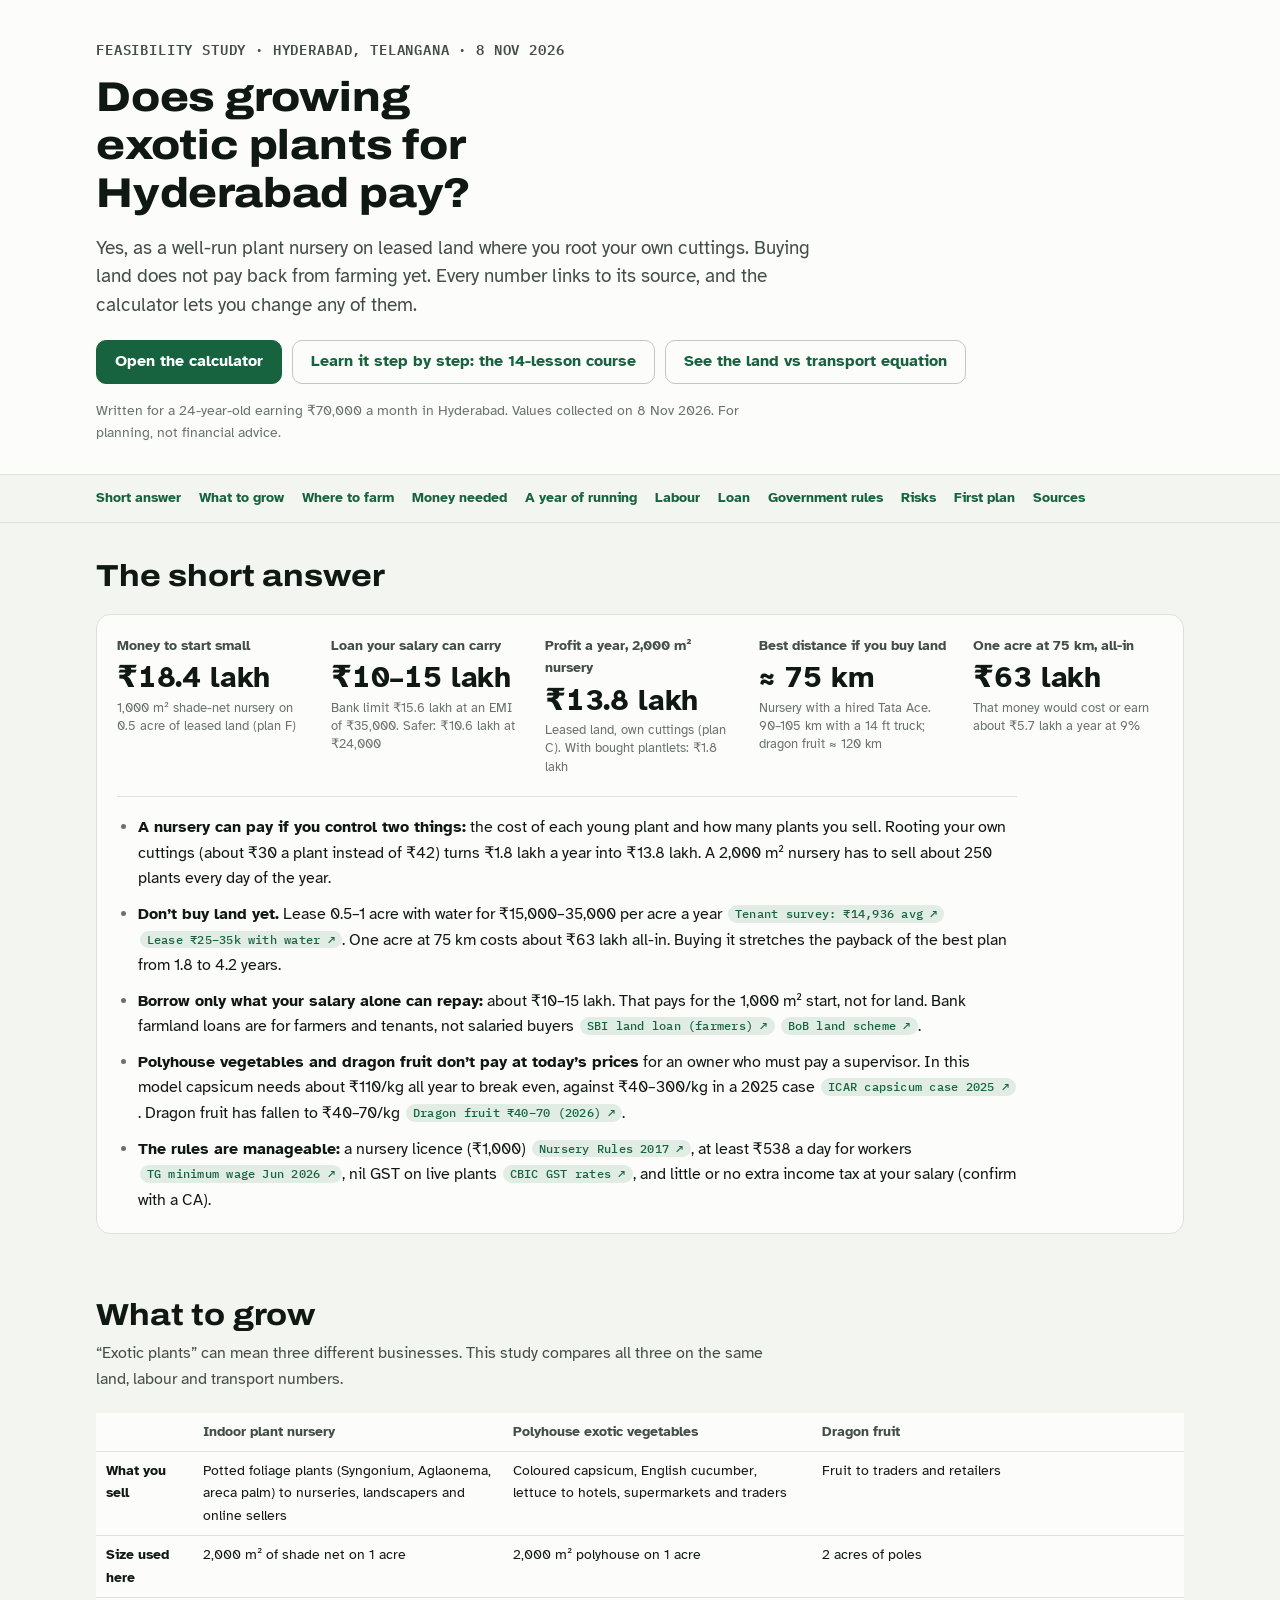
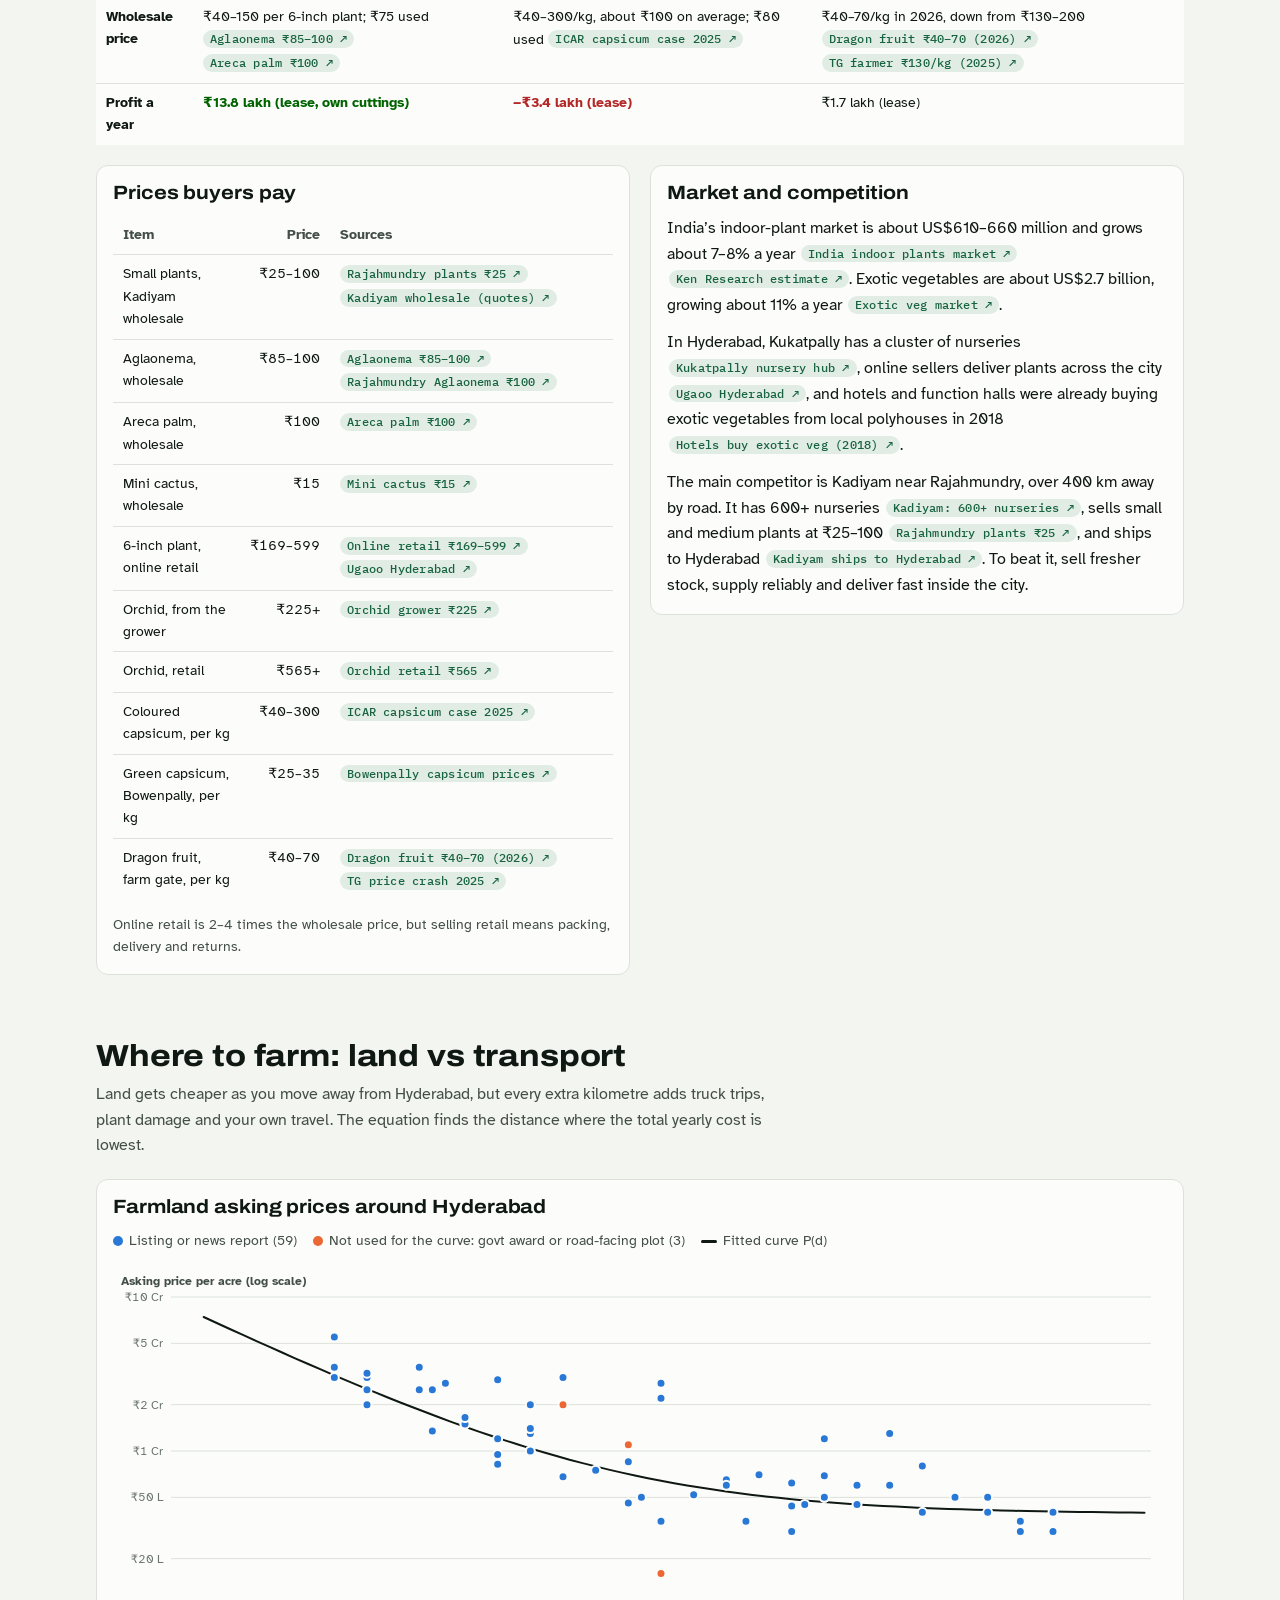
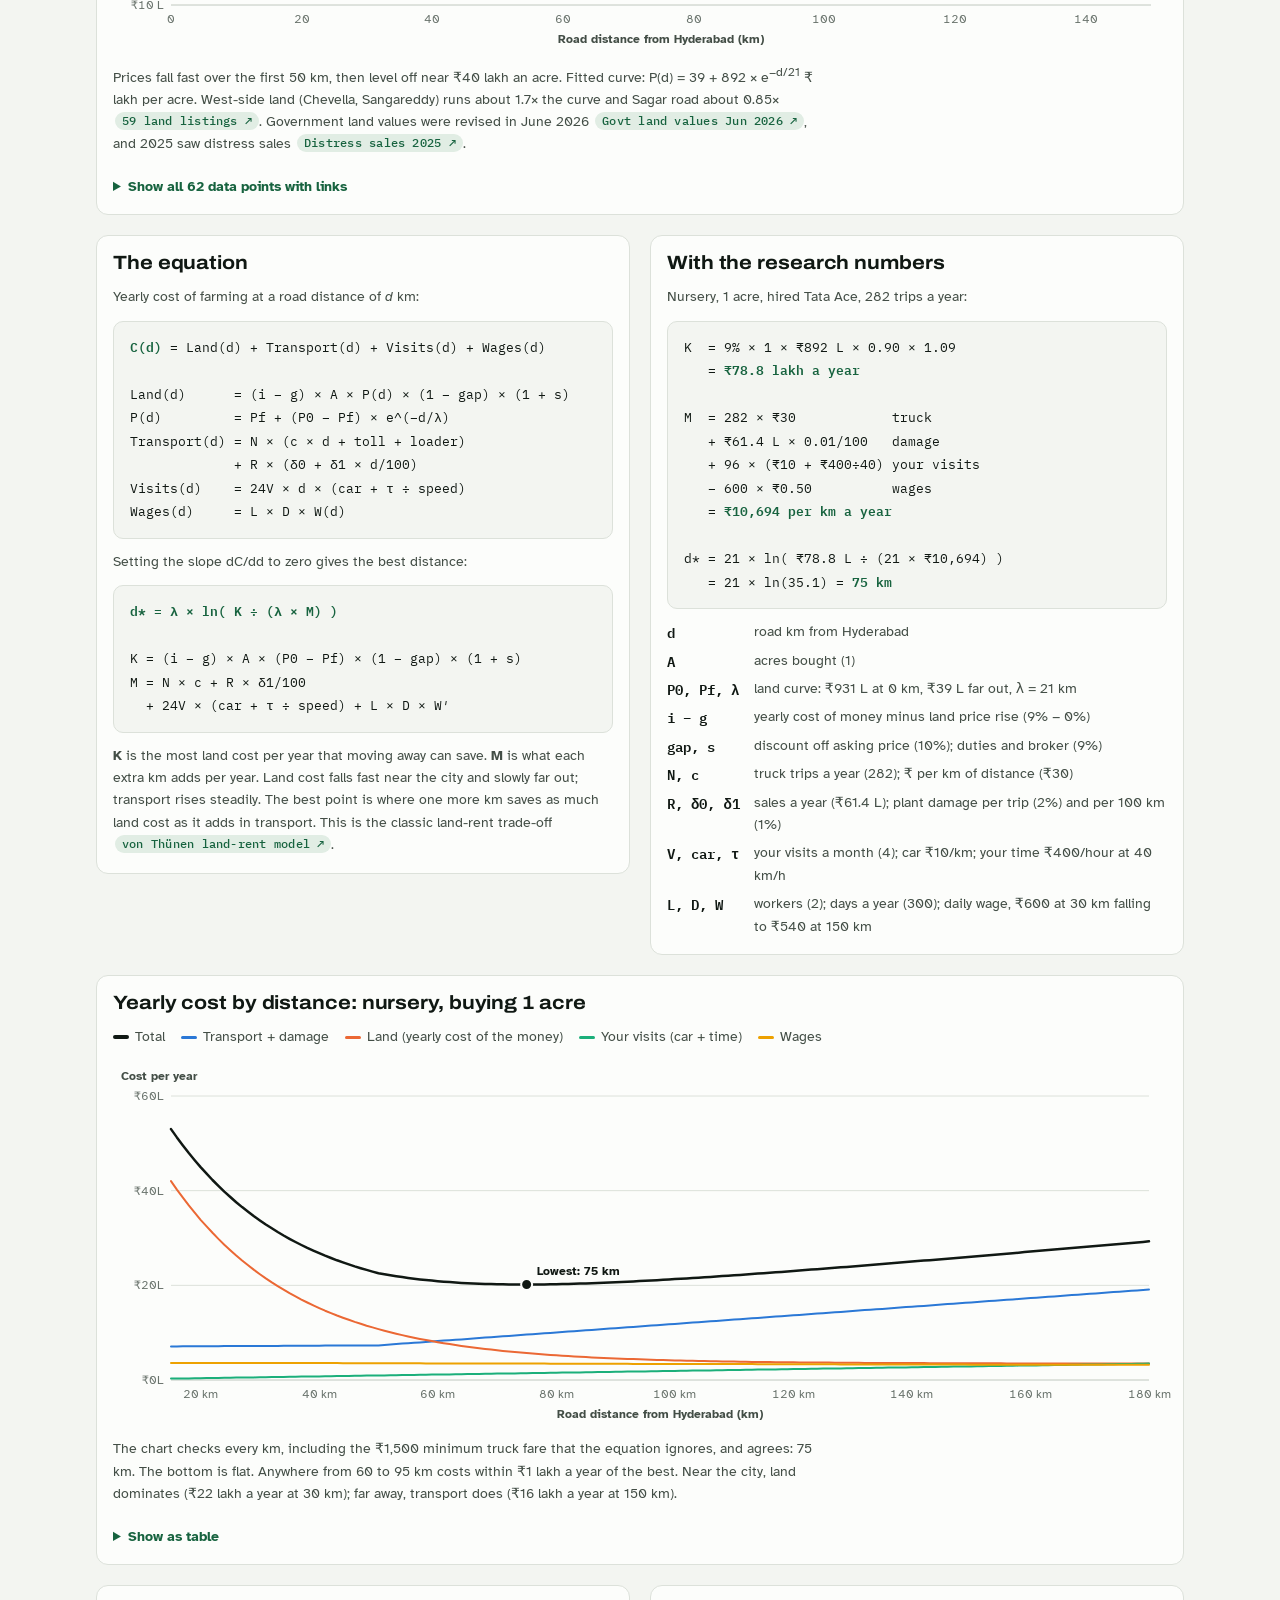
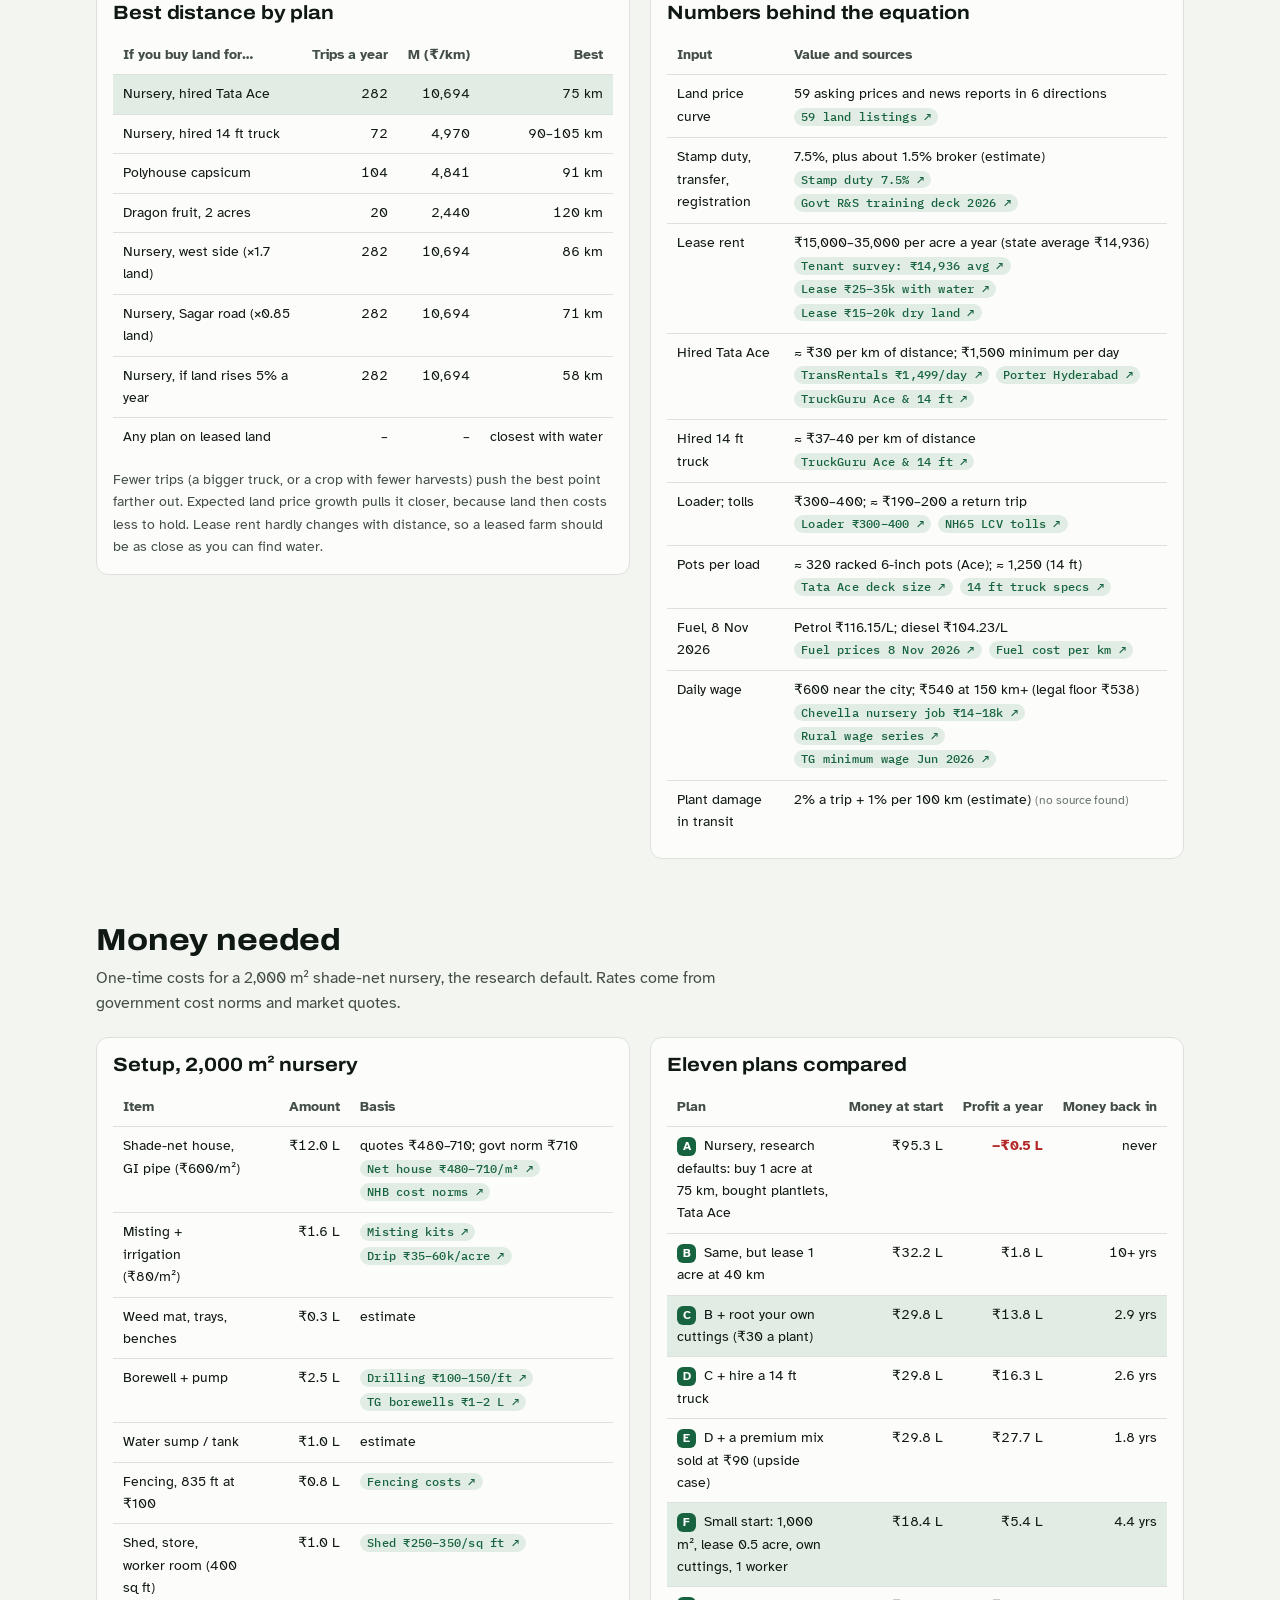
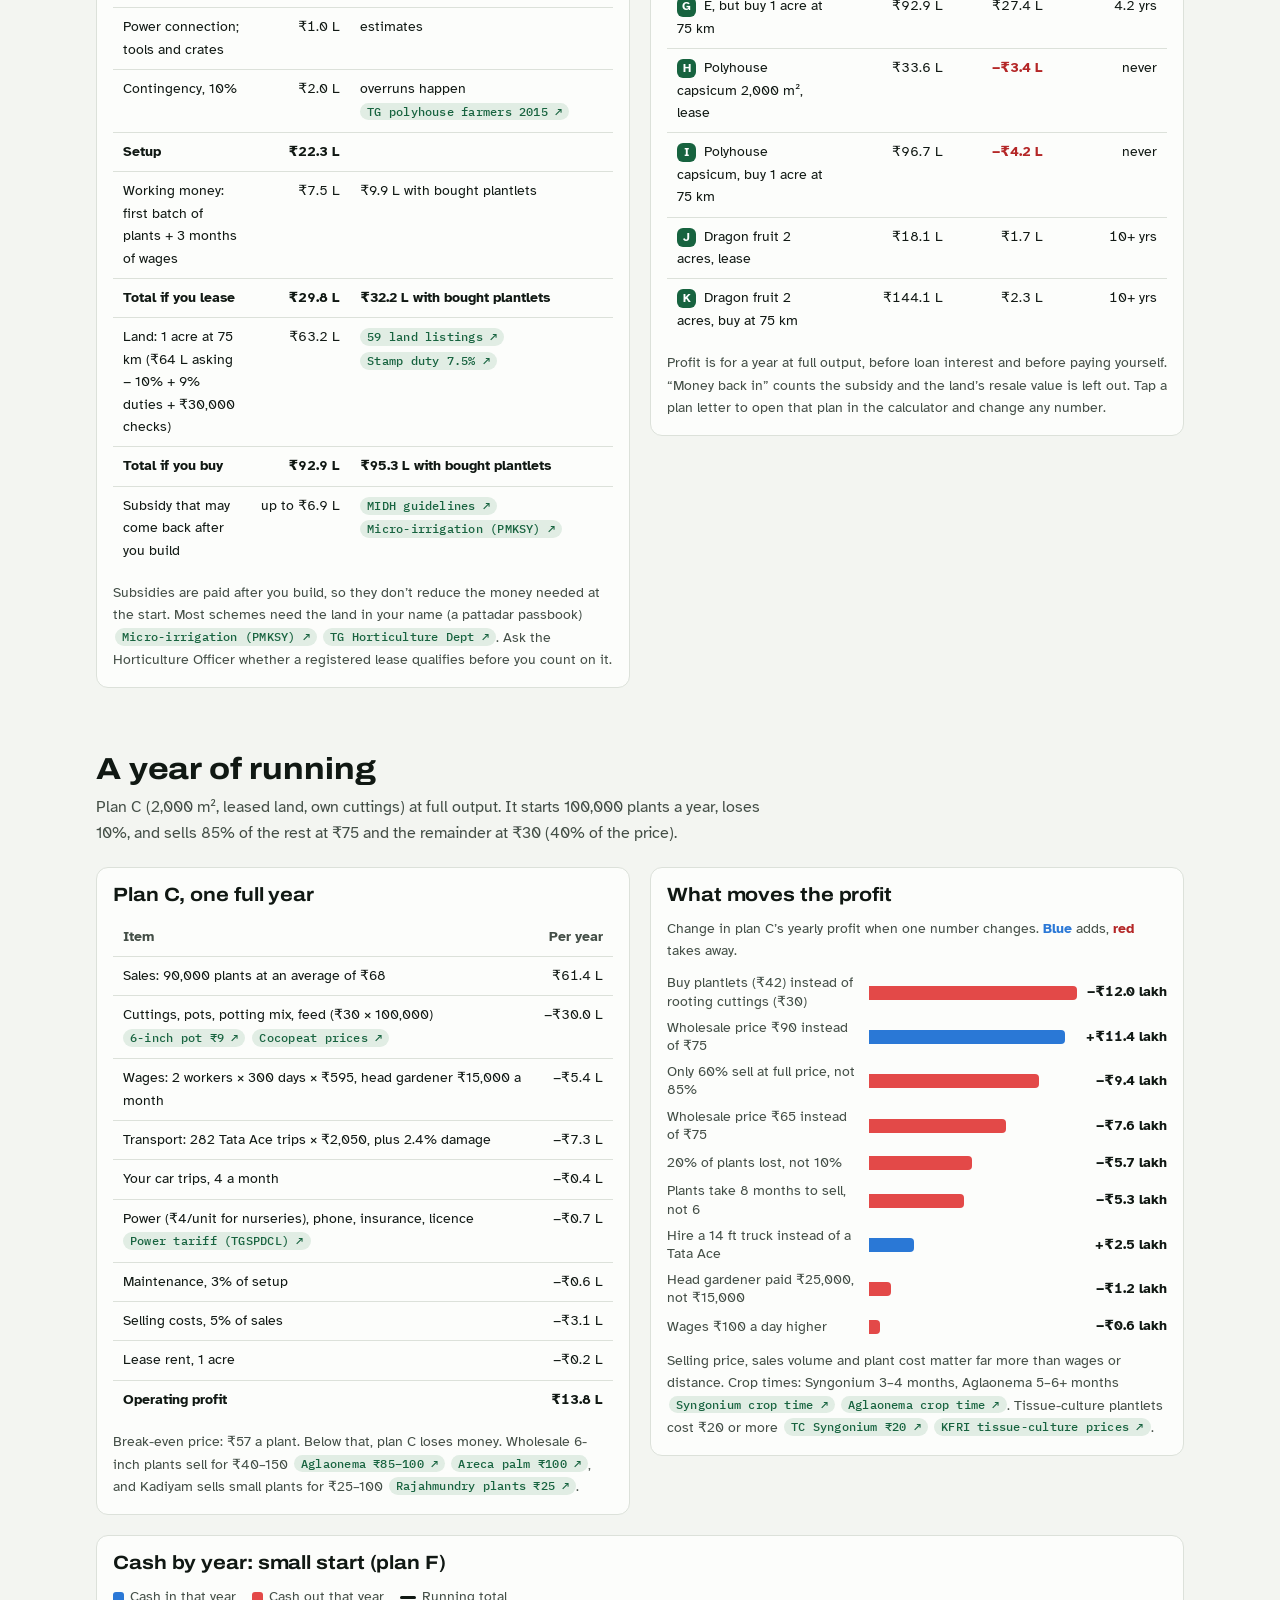
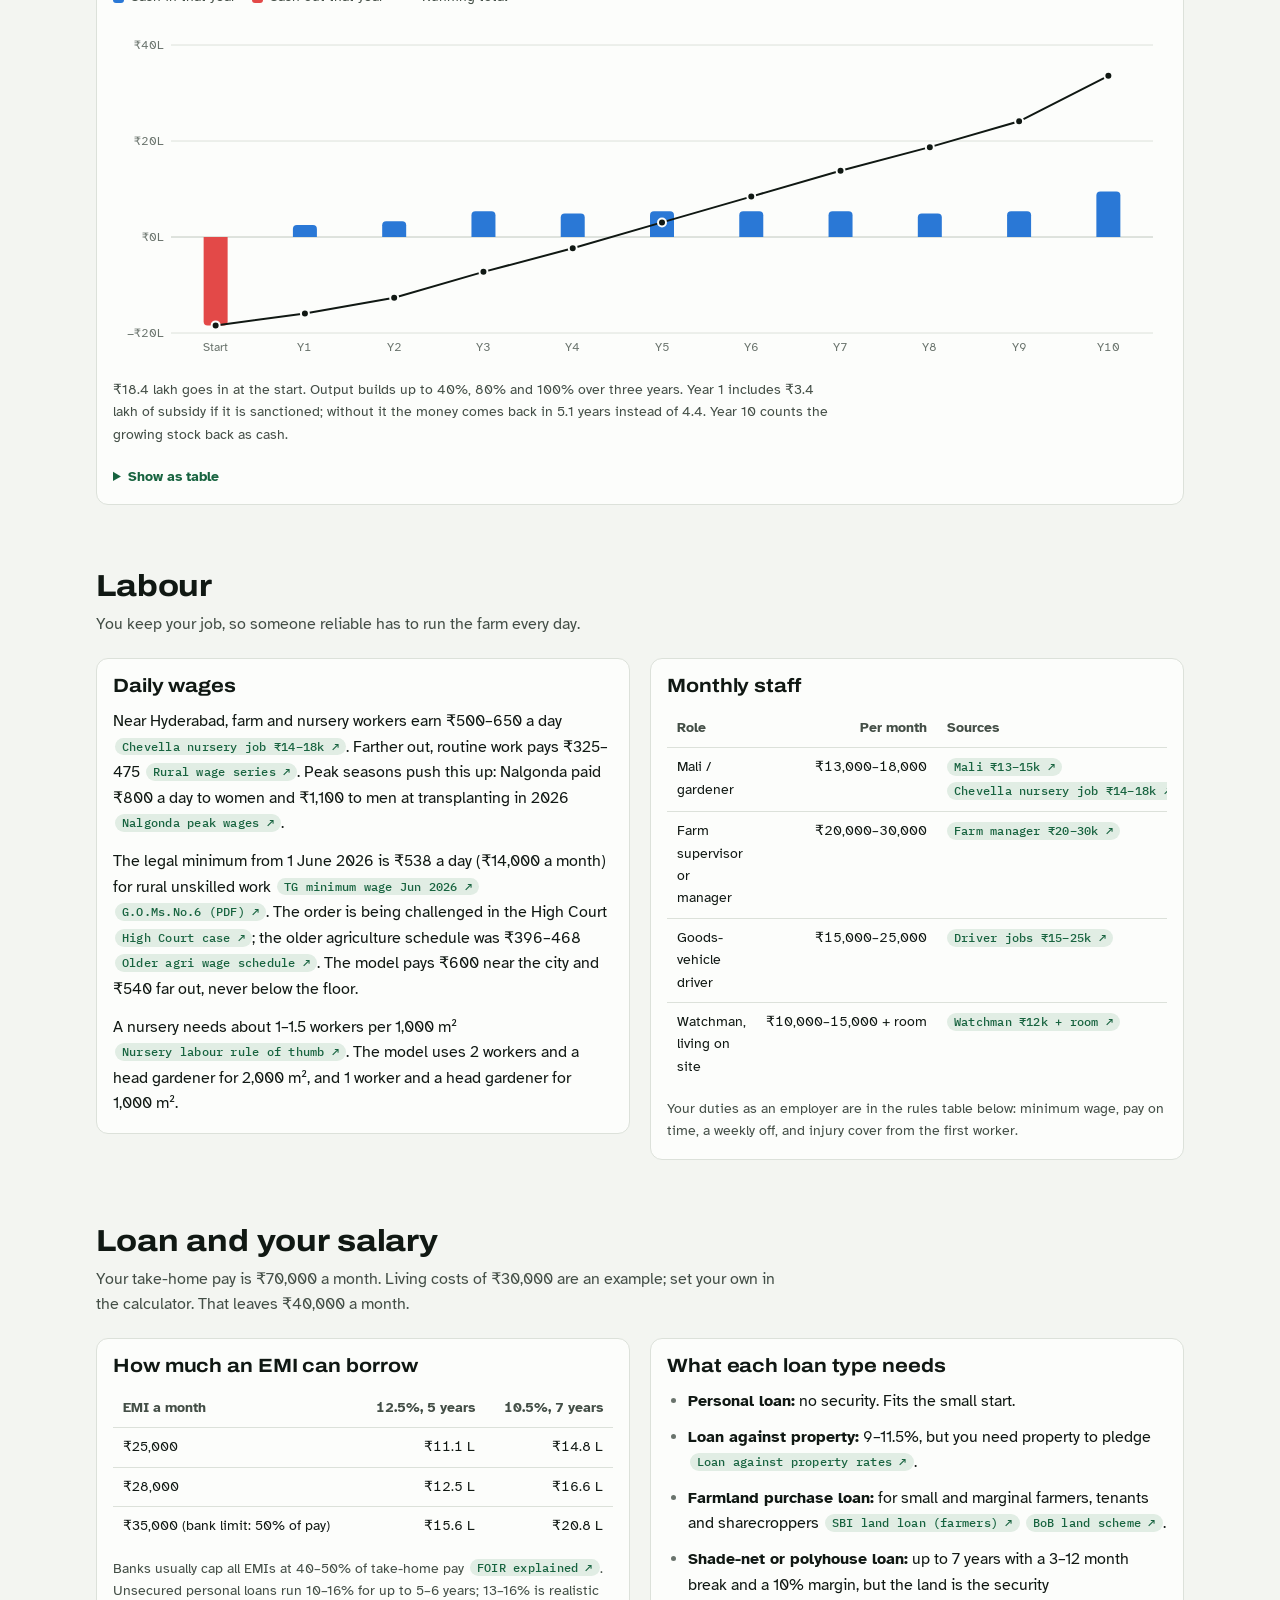
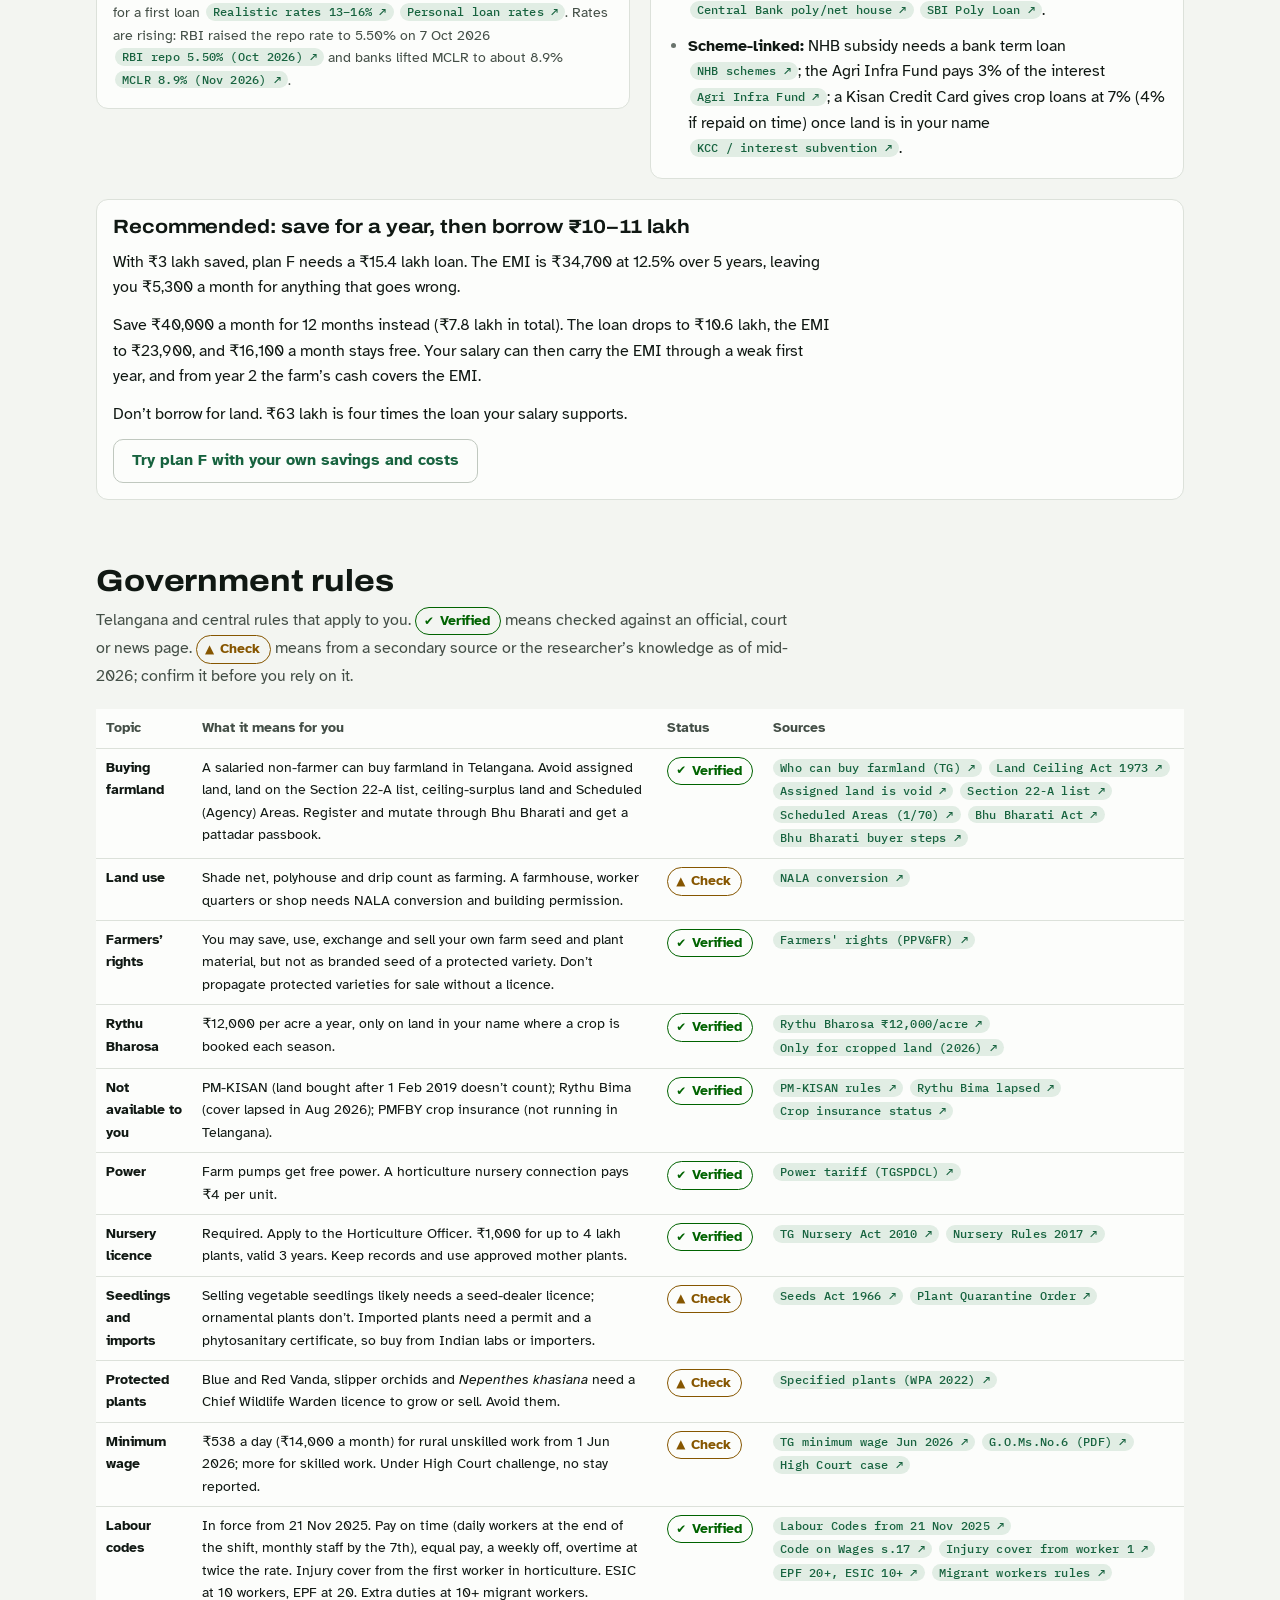
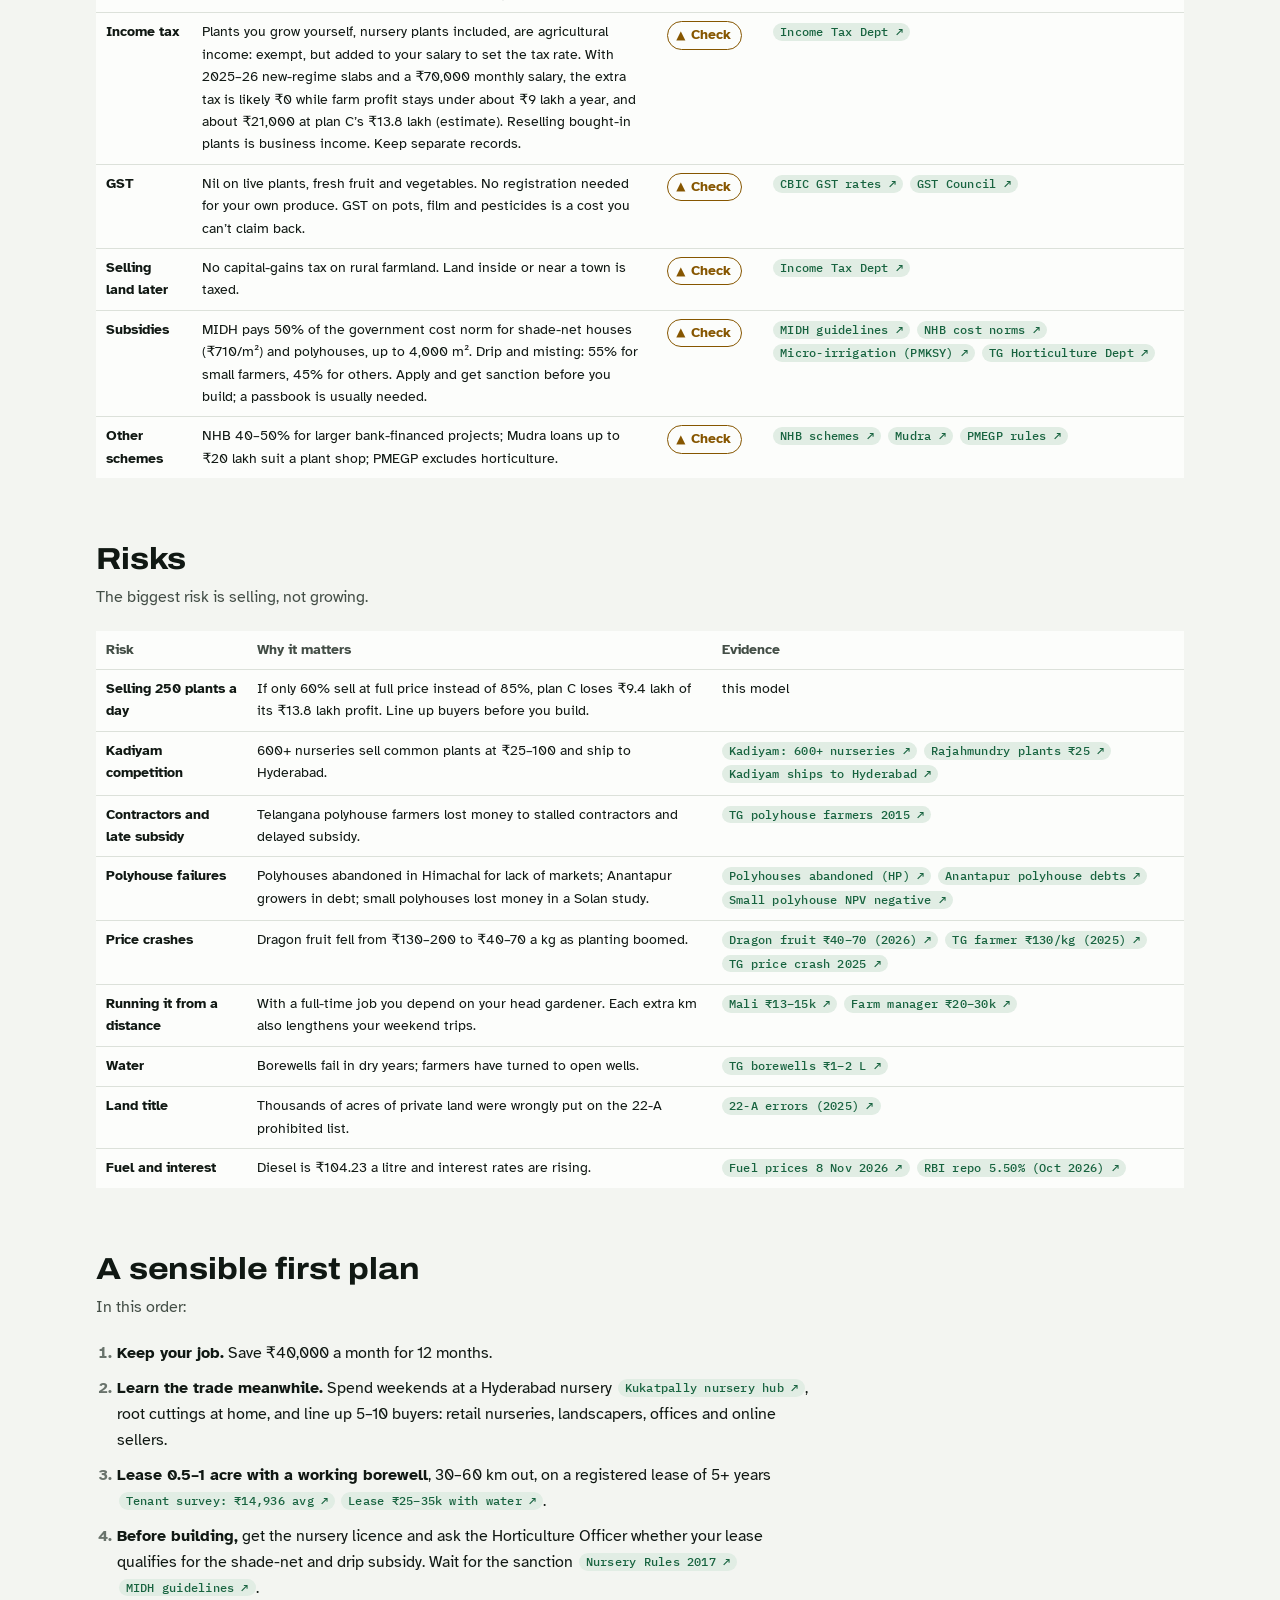
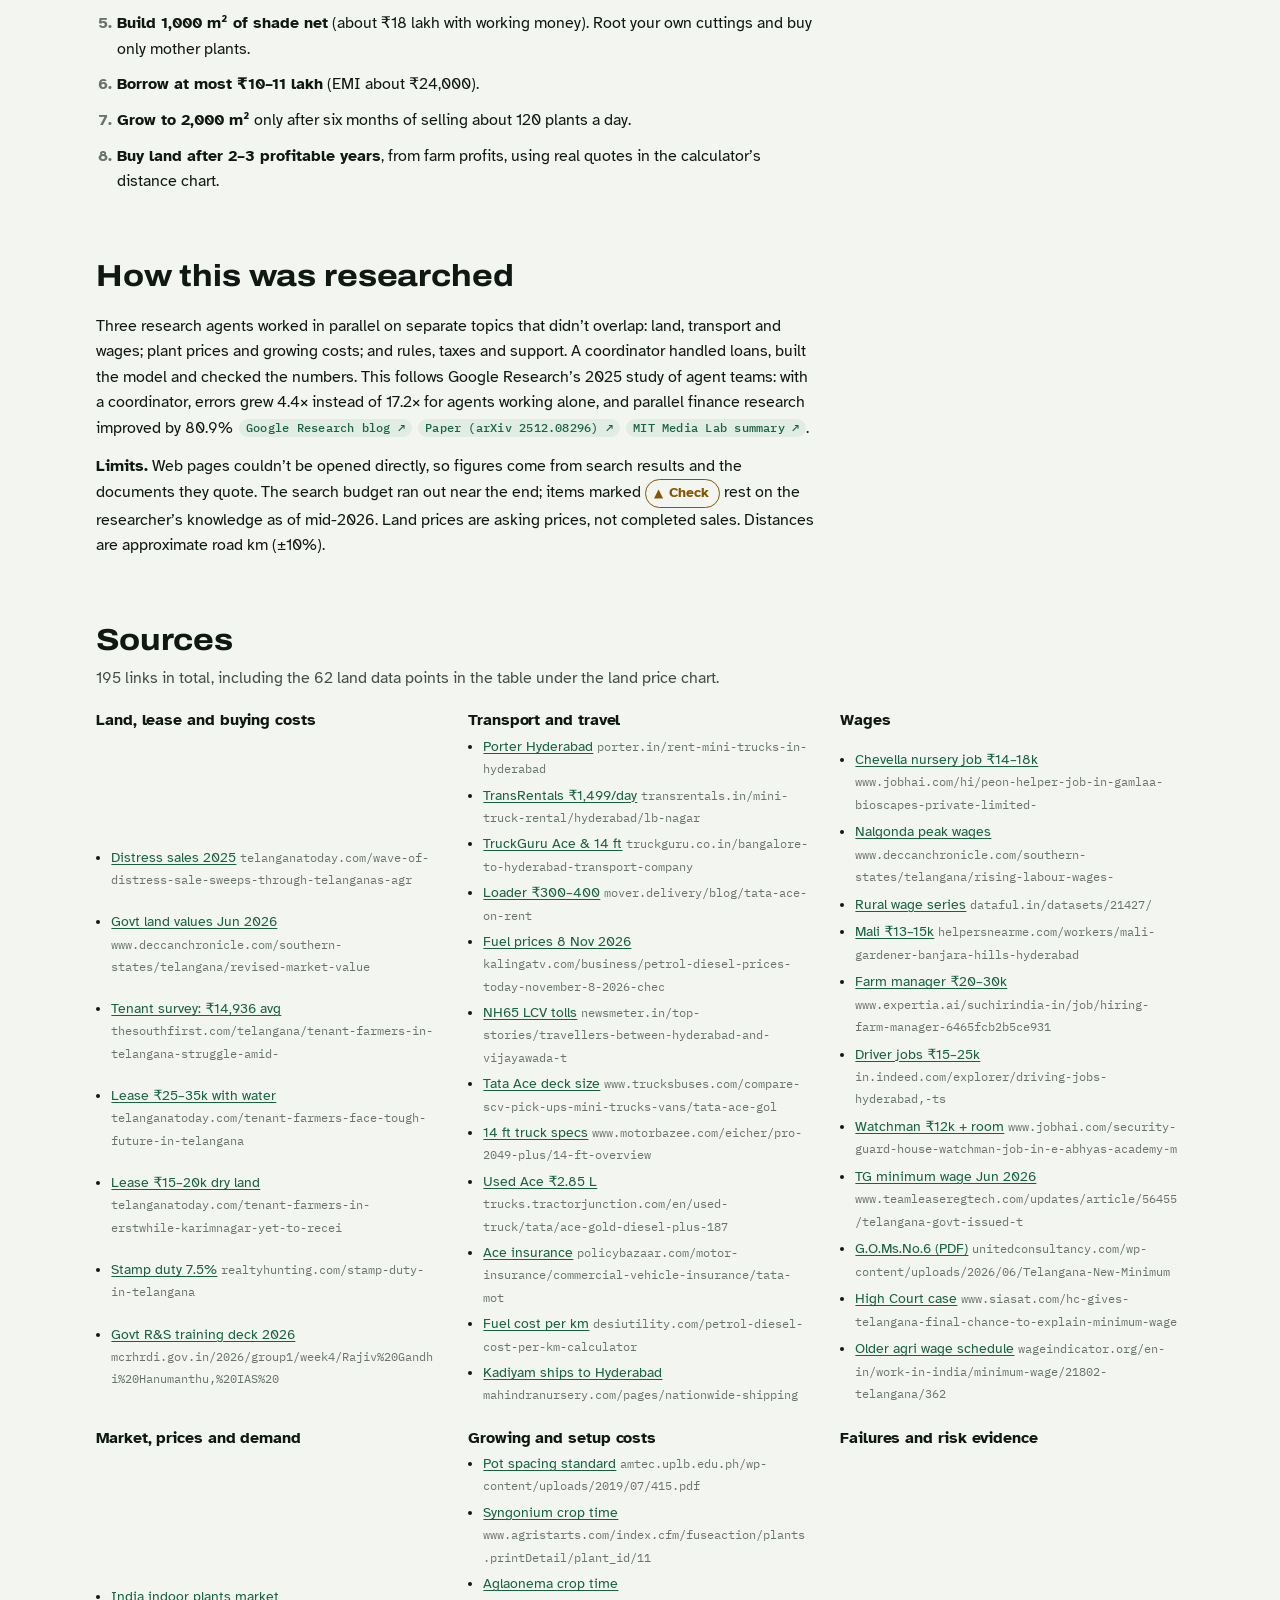
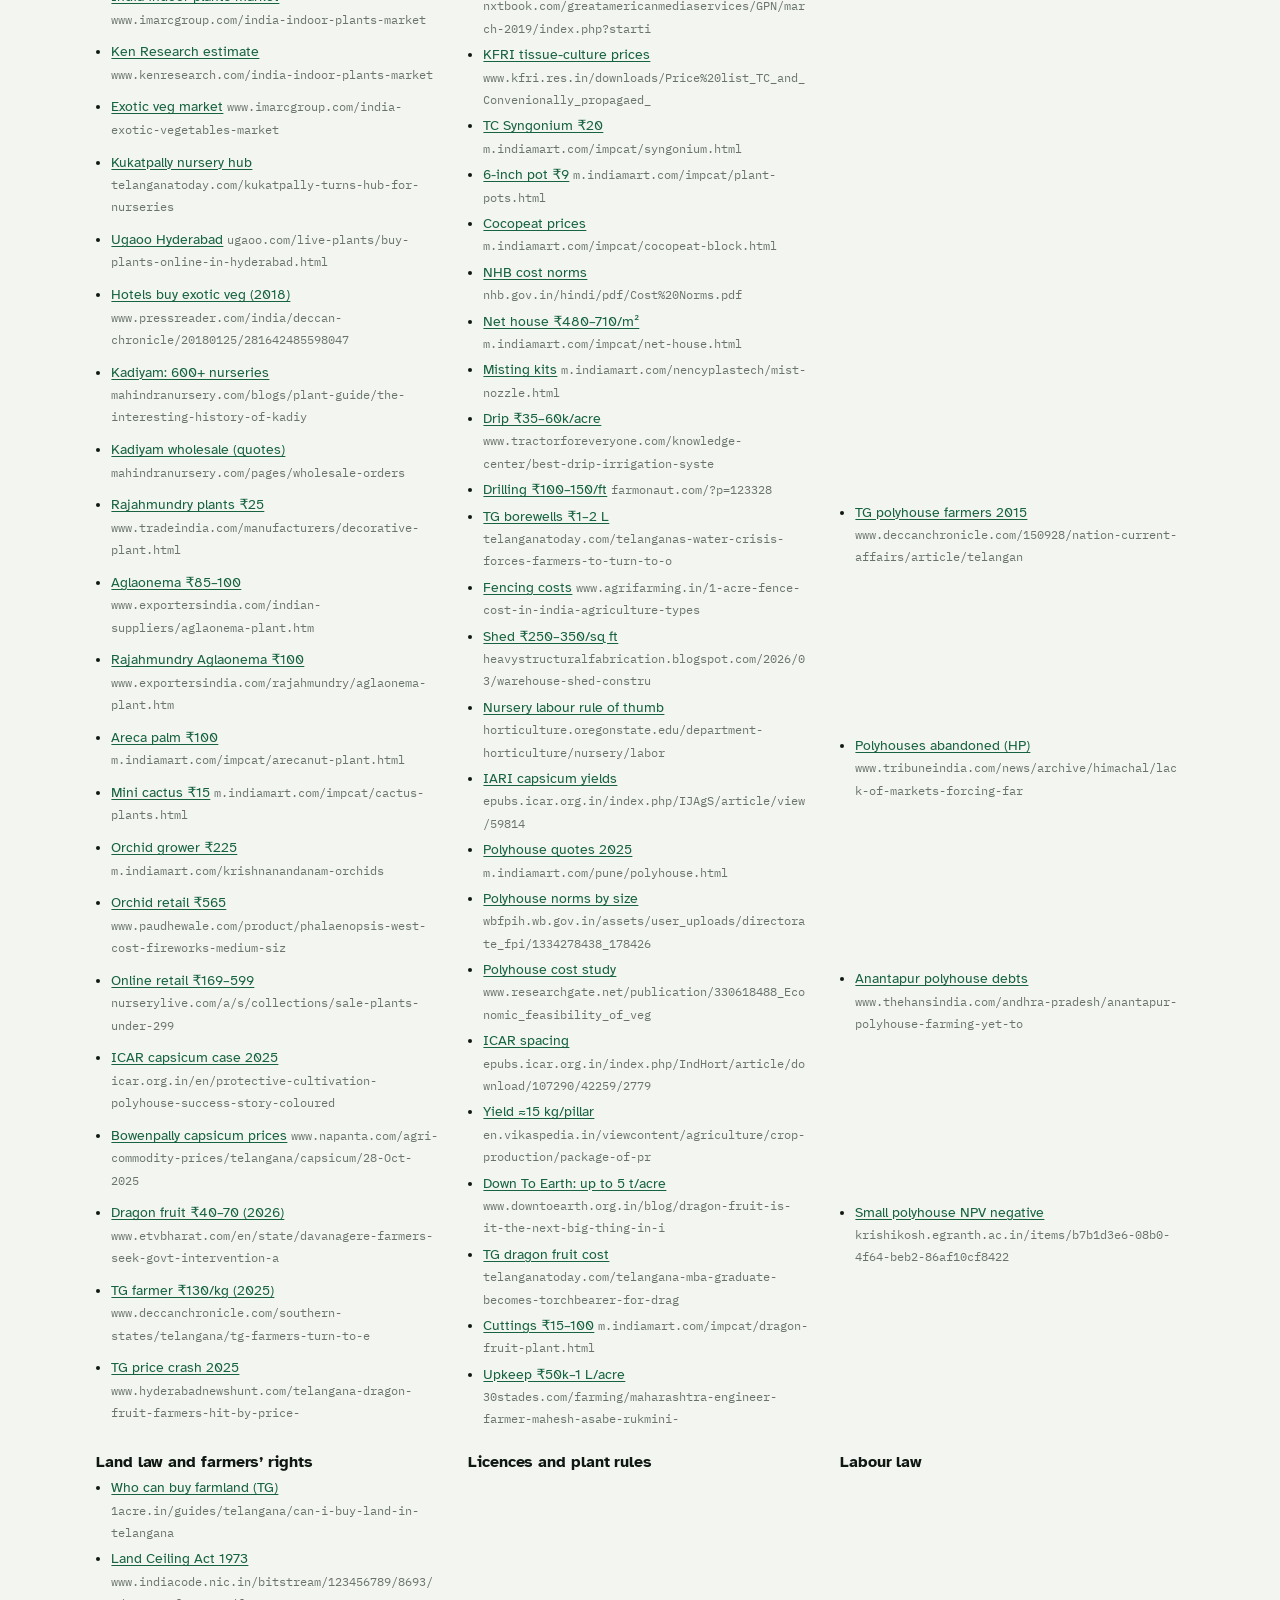
==== commit c8ee9b5d: "Add a 14-lesson course that walks through the plant-farm study course.html teaches every calculation" ====
--- a/exotic-plants-hyderabad/index.html
+++ b/exotic-plants-hyderabad/index.html
@@ -189,7 +189,7 @@
     <p class="eyebrow">Feasibility study · Hyderabad, Telangana · 8 Nov 2026</p>
     <h1>Does growing exotic plants for Hyderabad pay?</h1>
     <p class="lede">Yes, as a well-run plant nursery on leased land where you root your own cuttings. Buying land does not pay back from farming yet. Every number links to its source, and the calculator lets you change any of them.</p>
-    <div class="actions"><a class="btn primary" href="calculator.html">Open the calculator</a><a class="btn secondary" href="#where">See the land vs transport equation</a></div>
+    <div class="actions"><a class="btn primary" href="calculator.html">Open the calculator</a><a class="btn secondary" href="course.html" target="_blank" rel="noopener">Learn it step by step: the 14-lesson course</a><a class="btn secondary" href="#where">See the land vs transport equation</a></div>
     <p class="meta">Written for a 24-year-old earning ₹70,000 a month in Hyderabad. Values collected on 8 Nov 2026. For planning, not financial advice.</p>
   </div>
 </header>
@@ -215,7 +215,7 @@
         <li><strong>Don’t buy land yet.</strong> Lease 0.5–1 acre with water for ₹15,000–35,000 per acre a year <a class="src" href="https://thesouthfirst.com/telangana/tenant-farmers-in-telangana-struggle-amid-soaring-lease-costs-policy-gaps-survey/" target="_blank" rel="noopener">Tenant survey: ₹14,936 avg</a> <a class="src" href="https://telanganatoday.com/tenant-farmers-face-tough-future-in-telangana" target="_blank" rel="noopener">Lease ₹25–35k with water</a>. One acre at 75 km costs about ₹63 lakh all-in. Buying it stretches the payback of the best plan from 1.8 to 4.2 years.</li>
         <li><strong>Borrow only what your salary alone can repay:</strong> about ₹10–15 lakh. That pays for the 1,000 m² start, not for land. Bank farmland loans are for farmers and tenants, not salaried buyers <a class="src" href="https://sbi.co.in/portal/web/agriculture-banking/land-purchase" target="_blank" rel="noopener">SBI land loan (farmers)</a> <a class="src" href="https://bankofbaroda.in/business-banking/rural-and-agri/loans-and-advances/scheme-for-purchase-of-agriculture-land" target="_blank" rel="noopener">BoB land scheme</a>.</li>
         <li><strong>Polyhouse vegetables and dragon fruit don’t pay at today’s prices</strong> for an owner who must pay a supervisor. In this model capsicum needs about ₹110/kg all year to break even, against ₹40–300/kg in a 2025 case <a class="src" href="https://icar.org.in/en/protective-cultivation-polyhouse-success-story-coloured-capsicum-production" target="_blank" rel="noopener">ICAR capsicum case 2025</a>. Dragon fruit has fallen to ₹40–70/kg <a class="src" href="https://www.etvbharat.com/en/state/davanagere-farmers-seek-govt-intervention-as-dragon-fruit-prices-nosedive-enn26071404266" target="_blank" rel="noopener">Dragon fruit ₹40–70 (2026)</a>.</li>
-        <li><strong>The rules are manageable:</strong> a nursery licence (₹1,000) <a class="src" href="https://horticulture.tg.nic.in/Downloads/ACT/Nursery%20act%202017.pdf" target="_blank" rel="noopener">Nursery Rules 2017</a>, at least ₹538 a day for workers <a class="src" href="https://www.teamleaseregtech.com/updates/article/56455/telangana-govt-issued-the-revision-of-minimum-wages-across-all-employm/" target="_blank" rel="noopener">TG minimum wage Jun 2026</a>, nil GST on live plants <a class="src" href="https://cbic-gst.gov.in" target="_blank" rel="noopener">CBIC GST rates</a>, and likely no extra income tax at your salary (confirm with a CA).</li>
+        <li><strong>The rules are manageable:</strong> a nursery licence (₹1,000) <a class="src" href="https://horticulture.tg.nic.in/Downloads/ACT/Nursery%20act%202017.pdf" target="_blank" rel="noopener">Nursery Rules 2017</a>, at least ₹538 a day for workers <a class="src" href="https://www.teamleaseregtech.com/updates/article/56455/telangana-govt-issued-the-revision-of-minimum-wages-across-all-employm/" target="_blank" rel="noopener">TG minimum wage Jun 2026</a>, nil GST on live plants <a class="src" href="https://cbic-gst.gov.in" target="_blank" rel="noopener">CBIC GST rates</a>, and little or no extra income tax at your salary (confirm with a CA).</li>
       </ul>
     </div>
   </div>
@@ -421,7 +421,7 @@
 </section>
 
 <section class="rs" id="year">
-  <header><h2>A year of running</h2><p>Plan C (2,000 m², leased land, own cuttings) at full output. It starts 100,000 plants a year, loses 10%, and sells 85% of the rest at ₹75 and the remainder at ₹45.</p></header>
+  <header><h2>A year of running</h2><p>Plan C (2,000 m², leased land, own cuttings) at full output. It starts 100,000 plants a year, loses 10%, and sells 85% of the rest at ₹75 and the remainder at ₹30 (40% of the price).</p></header>
   <div class="cols">
     <div class="panel">
       <h3>Plan C, one full year</h3>
@@ -538,7 +538,7 @@
       <tr><td><strong>Protected plants</strong></td><td>Blue and Red Vanda, slipper orchids and <i>Nepenthes khasiana</i> need a Chief Wildlife Warden licence to grow or sell. Avoid them.</td><td><span class="chip warn">Check</span></td><td><a class="src" href="https://www.drishtiias.com/daily-updates/daily-news-analysis/wildlife-protection-amendment-bill-2021" target="_blank" rel="noopener">Specified plants (WPA 2022)</a></td></tr>
       <tr><td><strong>Minimum wage</strong></td><td>₹538 a day (₹14,000 a month) for rural unskilled work from 1 Jun 2026; more for skilled work. Under High Court challenge, no stay reported.</td><td><span class="chip warn">Check</span></td><td><a class="src" href="https://www.teamleaseregtech.com/updates/article/56455/telangana-govt-issued-the-revision-of-minimum-wages-across-all-employm/" target="_blank" rel="noopener">TG minimum wage Jun 2026</a> <a class="src" href="https://unitedconsultancy.com/wp-content/uploads/2026/06/Telangana-New-Minimum-Wages-GO-No-6-Date-30-May-2026.pdf" target="_blank" rel="noopener">G.O.Ms.No.6 (PDF)</a> <a class="src" href="https://www.siasat.com/hc-gives-telangana-final-chance-to-explain-minimum-wage-delay-3518887/" target="_blank" rel="noopener">High Court case</a></td></tr>
       <tr><td><strong>Labour codes</strong></td><td>In force from 21 Nov 2025. Pay on time (daily workers at the end of the shift, monthly staff by the 7th), equal pay, a weekly off, overtime at twice the rate. Injury cover from the first worker in horticulture. ESIC at 10 workers, EPF at 20. Extra duties at 10+ migrant workers.</td><td><span class="chip good">Verified</span></td><td><a class="src" href="https://www.ey.com/content/dam/ey-unified-site/ey-com/en-in/alerts-hub/2025/11/new-labour-codes-implemented-across-the-country-effective-21-november-2025.pdf" target="_blank" rel="noopener">Labour Codes from 21 Nov 2025</a> <a class="src" href="https://www.advocatekhoj.com/library/bareacts/codeonwages/17.php" target="_blank" rel="noopener">Code on Wages s.17</a> <a class="src" href="https://bareactschedules.blogspot.com/2020/10/schedule-2-of-code-on-social-security.html" target="_blank" rel="noopener">Injury cover from worker 1</a> <a class="src" href="https://www.mondaq.com/india/employee-benefits-compensation/1735668/part-1-of-indias-new-labour-codes-code-on-social-security-2020" target="_blank" rel="noopener">EPF 20+, ESIC 10+</a> <a class="src" href="https://ksandk.com/labour-employment/inter-state-migrant-workers-osh-code-2020/" target="_blank" rel="noopener">Migrant workers rules</a></td></tr>
-      <tr><td><strong>Income tax</strong></td><td>Plants you grow yourself, nursery plants included, are agricultural income: exempt, but added to your salary to set the tax rate. At ₹70,000 a month the extra tax works out to ₹0 under the new regime. Reselling bought-in plants is business income. Keep separate records.</td><td><span class="chip warn">Check</span></td><td><a class="src" href="https://incometaxindia.gov.in" target="_blank" rel="noopener">Income Tax Dept</a></td></tr>
+      <tr><td><strong>Income tax</strong></td><td>Plants you grow yourself, nursery plants included, are agricultural income: exempt, but added to your salary to set the tax rate. With 2025–26 new-regime slabs and a ₹70,000 monthly salary, the extra tax is likely ₹0 while farm profit stays under about ₹9 lakh a year, and about ₹21,000 at plan C’s ₹13.8 lakh (estimate). Reselling bought-in plants is business income. Keep separate records.</td><td><span class="chip warn">Check</span></td><td><a class="src" href="https://incometaxindia.gov.in" target="_blank" rel="noopener">Income Tax Dept</a></td></tr>
       <tr><td><strong>GST</strong></td><td>Nil on live plants, fresh fruit and vegetables. No registration needed for your own produce. GST on pots, film and pesticides is a cost you can’t claim back.</td><td><span class="chip warn">Check</span></td><td><a class="src" href="https://cbic-gst.gov.in" target="_blank" rel="noopener">CBIC GST rates</a> <a class="src" href="https://gstcouncil.gov.in" target="_blank" rel="noopener">GST Council</a></td></tr>
       <tr><td><strong>Selling land later</strong></td><td>No capital-gains tax on rural farmland. Land inside or near a town is taxed.</td><td><span class="chip warn">Check</span></td><td><a class="src" href="https://incometaxindia.gov.in" target="_blank" rel="noopener">Income Tax Dept</a></td></tr>
       <tr><td><strong>Subsidies</strong></td><td>MIDH pays 50% of the government cost norm for shade-net houses (₹710/m²) and polyhouses, up to 4,000 m². Drip and misting: 55% for small farmers, 45% for others. Apply and get sanction before you build; a passbook is usually needed.</td><td><span class="chip warn">Check</span></td><td><a class="src" href="https://midh.gov.in/PDF/midh(English).pdf" target="_blank" rel="noopener">MIDH guidelines</a> <a class="src" href="https://nhb.gov.in/hindi/pdf/Cost%20Norms.pdf" target="_blank" rel="noopener">NHB cost norms</a> <a class="src" href="https://pmksy.gov.in" target="_blank" rel="noopener">Micro-irrigation (PMKSY)</a> <a class="src" href="https://horticulture.tg.nic.in" target="_blank" rel="noopener">TG Horticulture Dept</a></td></tr>
@@ -798,7 +798,7 @@
 }
 
 // ---------- Scatter (log y) with a fitted curve ----------
-// o = { points:[{x,y,label,sub}], curve:(x)=>y, xMax, yTicks:[], xTitle, yTitle, label }
+// o = { points:[{x,y,label,sub,color}], curve:(x)=>y, xMax, yTicks:[], xTitle, yTitle, label, marker:{x,y,label} }
 function scatterChart(host, o) {
   const W = Math.max(280, host.clientWidth || 600);
   const H = o.height || Math.round(Math.min(380, Math.max(260, W * 0.55)));
@@ -829,6 +829,13 @@
     g.addEventListener('pointerleave', hideTip);
     g.addEventListener('focus', () => { const b = g.getBoundingClientRect(); showTip(b.left + b.width / 2, b.top, p.label, rows()); });
     g.addEventListener('blur', hideTip);
+  }
+  if (o.marker && o.marker.x >= 0 && o.marker.x <= o.xMax) {
+    const mx = X(o.marker.x);
+    sv('line', { x1: mx, x2: mx, y1: m.t - 4, y2: H - m.b, stroke: 'var(--accent)', 'stroke-width': 1.5, 'stroke-dasharray': '4 3' }, svg);
+    if (o.marker.y != null) sv('circle', { cx: mx, cy: Y(o.marker.y), r: 6, fill: 'var(--accent)', class: 'ring' }, svg);
+    const right = mx > W * 0.6;
+    svText(svg, mx + (right ? -8 : 8), m.t + 6, o.marker.label, 'lbl', right ? 'end' : 'start');
   }
   host.replaceChildren(svg);
 }
